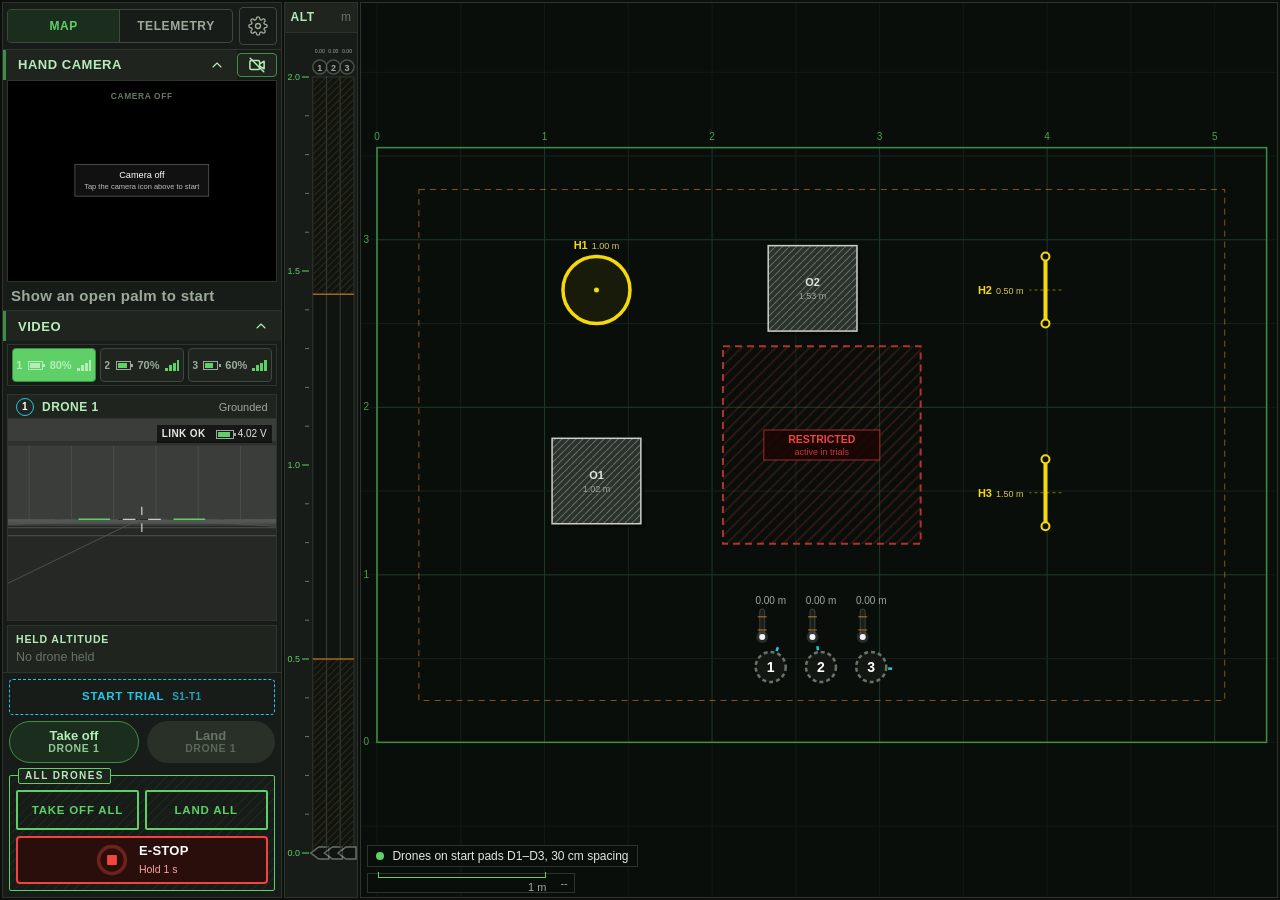
==== index.html @ 1b7cb474 "feat(mockup): paper-based trial start and automatic end; controls under video - Start trial checks p" ====
<!DOCTYPE html>
<html lang="en">
<head>
<meta charset="utf-8">
<meta name="viewport" content="width=device-width, initial-scale=1, maximum-scale=1, user-scalable=no, viewport-fit=cover">
<meta name="mobile-web-app-capable" content="yes">
<meta name="apple-mobile-web-app-capable" content="yes">
<meta name="apple-mobile-web-app-status-bar-style" content="black-translucent">
<meta name="apple-mobile-web-app-title" content="Thesis UI">
<meta name="theme-color" content="#181C18">
<link rel="manifest" href="manifest.webmanifest">
<link rel="icon" type="image/png" sizes="64x64" href="icons/favicon-64.png">
<link rel="icon" type="image/png" sizes="192x192" href="icons/icon-192.png">
<link rel="apple-touch-icon" href="icons/apple-touch-icon.png">
<title>Thesis UI Mockup</title>
<style>
/* =====================================================================
   TYPE: Helvetica / Arial system stack throughout (no web fonts).
   TOKENS — modeled on the reference C2 screenshot:
   neutral charcoal (no blue tint), neo-grotesk UI text, monospace for
   time/telemetry, green affiliation chip, amber-yellow primary action.
   ===================================================================== */
:root{
  --bg:#0C0F0C; --panel:#181C18; --panel-2:#1F241F; --panel-3:#283028;
  --line:#2C342C; --line-2:#3E483D;
  --tx:#E1E8DF; --tx-2:#9DAA9B; --tx-3:#687566;
  --grn:#5FD068; --grn-2:#3E8F46; --grn-dim:#1B2E1D; --grn-tx:#B4EDB8; /* tactical green */
  --friend:#5FD068; --friend-bg:#16301A;    /* affiliation / online */
  --own:#25C6E8;                            /* own units, commands */
  --sel:#F5D90A;                            /* detection box / selection */
  --task:#4CB957;                           /* primary action (green) */
  --caut:#FF9A1F; --crit:#F2453D;
  --f:"Helvetica Neue",Helvetica,Arial,sans-serif;
  --fm:"Helvetica Neue",Helvetica,Arial,sans-serif;
  --r:4px; --touch:48px;
  --ovl:rgba(10,14,11,.88); --mapbg:#0A0E0B;
}
*{box-sizing:border-box;margin:0;padding:0}
html,body{height:100%;overscroll-behavior:none;background:var(--bg);color:var(--tx);font-family:var(--f);font-size:14px;line-height:1.35;overflow:hidden;-webkit-font-smoothing:antialiased}
button{font:inherit;color:inherit;background:none;border:0;cursor:pointer;touch-action:manipulation}
:focus-visible{outline:2px solid var(--grn);outline-offset:1px}
.m{font-family:var(--fm);font-variant-numeric:tabular-nums;font-feature-settings:"tnum" 1}
.mut{color:var(--tx-2)} .dim{color:var(--tx-3)}
.ico{width:20px;height:20px;stroke:currentColor;fill:none;stroke-width:1.6;stroke-linecap:round;stroke-linejoin:round}
svg text{font-family:"Helvetica Neue",Helvetica,Arial,sans-serif;font-variant-numeric:tabular-nums}

/* =====================================================================
   LAYOUT
   ===================================================================== */
/* ===== Target display: 11" tablet, 2560 x 1600 px (WQXGA, 16:10).
   Designed on a fixed 1280 x 800 CSS-px stage = exactly 2560 x 1600 physical px at devicePixelRatio 2.
   On any other window the stage is scaled uniformly to fit (letterboxed), never re-flowed. */
html,body{background:#000}
/* ---------- light mode: same layout, neon-on-glass: electric blue accent, magenta selection, cyan own units ---------- */
:root.light{--bg:#E6ECF5;--panel:rgba(255,255,255,.82);--panel-2:#F1F5FC;--panel-3:#E2EAF7;--line:#CCD8EA;--line-2:#A9BCD9;--tx:#07132A;--tx-2:#3C4E6B;--tx-3:#7486A3;
  --grn:#0066FF;--grn-2:#4D8DFF;--grn-dim:#E1ECFF;--grn-tx:#0047C2;--friend:#0066FF;--friend-bg:#E1ECFF;--own:#00A6C8;--sel:#E0147C;--task:#0066FF;--caut:#EA7300;--crit:#E5173F;
  --ovl:rgba(255,255,255,.86);--mapbg:#F3F7FD;--neon:0 0 0 1px rgba(0,102,255,.55),0 0 16px rgba(0,102,255,.35);--glass:0 10px 30px -12px rgba(18,52,120,.28),inset 0 1px 0 rgba(255,255,255,.9)}
:root.light,:root.light body,:root.light .stage{background:radial-gradient(1200px 600px at 85% -10%,rgba(0,102,255,.14),transparent 60%),radial-gradient(900px 500px at -10% 110%,rgba(224,20,124,.10),transparent 60%),linear-gradient(180deg,#EEF3FA,#DFE7F3)}
:root.light .card,:root.light .mapcard,:root.light .alt{background:var(--panel);-webkit-backdrop-filter:blur(14px) saturate(1.4);backdrop-filter:blur(14px) saturate(1.4);border:1px solid rgba(0,102,255,.20);box-shadow:var(--glass);border-radius:10px}
:root.light .card,:root.light .alt{border-top:2px solid var(--grn)}
:root.light .mapcard{overflow:hidden;border-top:2px solid var(--grn)}
:root.light .gbar{background:linear-gradient(180deg,rgba(255,255,255,.7),rgba(225,236,255,.7));box-shadow:0 0 0 1px rgba(0,102,255,.15),0 0 16px rgba(0,102,255,.15)}
:root.light .gbar .glabel{color:#fff;background:var(--grn);border-color:var(--grn);box-shadow:0 0 10px rgba(0,102,255,.4)}
:root.light .gbtn{border:1.5px solid var(--grn);border-radius:6px;background:linear-gradient(180deg,#FFFFFF,#E6EFFF);color:var(--grn-tx);box-shadow:var(--neon)}
:root.light .gbtn:active{background:var(--grn);color:#fff}
:root.light .gbtn[disabled]{box-shadow:none;background:#F2F5FA;border-color:var(--line-2);color:var(--tx-3)}
:root.light .pair{border-radius:999px}
:root.light .pair.ld{background:linear-gradient(135deg,#0066FF,#6A3DFF);color:#fff;border:0;box-shadow:0 6px 18px -6px rgba(0,102,255,.7)}
:root.light .pair.to{background:linear-gradient(135deg,rgba(0,102,255,.10),rgba(106,61,255,.10));border:1px solid rgba(0,102,255,.45);color:var(--grn-tx)}
:root.light .cbs[aria-checked="true"],:root.light .cb[aria-checked="true"],:root.light .apply{color:#FFFFFF}
:root.light .vtabs button[aria-selected="true"]{background:linear-gradient(135deg,#0066FF,#3D7BFF);color:#fff;box-shadow:0 0 14px rgba(0,102,255,.45)}
:root.light .cbs[aria-checked="true"]{box-shadow:0 0 0 1px var(--grn),0 0 12px rgba(0,102,255,.4)}
:root.light .estop{background:linear-gradient(180deg,#FFF1F3,#FFD9E0);color:#7A0A22;border-color:var(--crit);box-shadow:0 0 0 1px rgba(229,23,63,.35),0 0 18px rgba(229,23,63,.30)} :root.light .estop small{color:#C3102F}
:root.light .estop.fired{background:var(--crit);color:#fff} :root.light .estop.fired small{color:#fff}
:root.light .alertbar{background:#FFECEF;color:#7A0A22;box-shadow:0 0 0 1px rgba(229,23,63,.4),0 0 18px rgba(229,23,63,.25)}
:root.light .sec>button,:root.light .camhead>button:first-child{border-left-color:var(--grn);color:var(--grn-tx);letter-spacing:.08em}
:root.light .camico{background:#fff;border-color:rgba(0,102,255,.45);box-shadow:var(--neon)}
:root.light .camico.on{background:linear-gradient(135deg,#0066FF,#6A3DFF);color:#fff;border-color:transparent}
:root.light .dfeed .fh .num{color:var(--tx)}
:root.light .telpane{background:transparent}
:root.light .tcard{background:var(--panel);border:1px solid rgba(0,102,255,.18);border-radius:10px;overflow:hidden;box-shadow:var(--glass)}
:root.light .tcard h3{background:linear-gradient(90deg,rgba(0,102,255,.12),rgba(224,20,124,.05) 70%,transparent);border-bottom-color:rgba(0,102,255,.2);color:var(--grn-tx)}
:root.light .tlog li.lh{background:#F6F9FE}
:root.light .ds{border-radius:6px}
:root.light .mapbody{background:radial-gradient(900px 520px at 70% 0%,rgba(0,102,255,.07),transparent 65%),radial-gradient(700px 420px at 0% 100%,rgba(224,20,124,.05),transparent 60%),var(--mapbg)}
:root.light .settings{background:rgba(250,252,255,.94);-webkit-backdrop-filter:blur(16px);backdrop-filter:blur(16px)}
.stage{position:fixed;inset:0;overflow:hidden;background:var(--bg)}
.rotate{position:fixed;inset:0;z-index:100;display:grid;place-items:center;padding:24px;background:var(--bg);color:var(--tx);font-size:18px;font-weight:700;text-align:center}
.rotate[hidden]{display:none}
.app{display:grid;height:100%;grid-template-rows:minmax(0,1fr);grid-template-columns:clamp(200px,22vw,310px) clamp(56px,6vw,90px) minmax(0,1fr);grid-template-areas:"side alt main";position:relative}
.top{grid-area:top;display:flex;align-items:center;gap:8px;padding:0 6px;border-bottom:2px solid var(--grn-2);background:var(--panel)}
.top .ttl{font-weight:700;font-size:16px;letter-spacing:.06em;color:var(--grn)}
.top .right{margin-left:auto;display:flex;align-items:center;gap:6px}
.online{font-family:var(--fm);font-size:13px}
.online b{color:var(--friend);font-weight:500;margin-right:8px}
.lk{font-family:var(--fm);font-size:12px;color:var(--tx-2);display:flex;align-items:center;gap:6px}
.lk i{width:7px;height:7px;border-radius:0;background:var(--grn)}
.lk[data-s="warn"]{color:var(--caut)} .lk[data-s="warn"] i{background:var(--caut)}
.tbtn{height:30px;padding:0 10px;border:1px solid var(--line-2);border-radius:var(--r);font-size:12px;color:var(--tx-2)}
.tbtn[aria-expanded="true"]{color:var(--grn);border-color:var(--grn)}

.rail{grid-area:rail;display:flex;flex-direction:column;align-items:center;gap:6px;padding-top:8px;border-right:1px solid var(--line)}
.rail button{width:40px;height:40px;display:grid;place-items:center;color:var(--tx-2);border-radius:var(--r)}
.rail button[aria-expanded="true"]{color:var(--grn);background:var(--grn-dim);box-shadow:inset 3px 0 0 var(--grn)}

/* =====================================================================
   SIDE PANEL (entity + camera)
   ===================================================================== */
.side{grid-area:side;padding:4px 0 4px 4px;display:flex;min-height:0}
.card{flex:1;background:var(--panel);border:1px solid var(--line);display:flex;flex-direction:column;min-height:0}
.hdr{display:flex;align-items:center;height:40px;border-bottom:1px solid var(--line);background:var(--panel-2)}
.hdr>*{height:100%;display:flex;align-items:center}
.hdr .ib{width:40px;justify-content:center;color:var(--tx-2);border-right:1px solid var(--line)}
.hdr .ib:last-child{border-right:0;border-left:1px solid var(--line);margin-left:auto}
.hdr .nm{gap:8px;padding:0 12px;font-size:15px}
.unitTabs{display:flex;border-bottom:1px solid var(--line)}
.unitTabs button{flex:1;height:36px;font-family:var(--fm);font-size:13px;color:var(--tx-2);border-right:1px solid var(--line);display:flex;align-items:center;justify-content:center;gap:6px}
.unitTabs button:last-child{border-right:0}
.unitTabs button[aria-pressed="true"]{color:var(--grn);background:var(--grn-dim);box-shadow:inset 0 -3px 0 var(--grn)}
.unitTabs i{width:8px;height:8px;border-radius:50%;border:1.5px solid var(--own)}
.unitTabs .h i{background:var(--own)}
.scroll{flex:1;overflow:auto;min-height:0;scrollbar-width:thin;scrollbar-color:#3A3A3E transparent}
.ent{padding:10px 12px;border-bottom:1px solid var(--line)}
.ent-row{display:flex;justify-content:space-between;gap:10px;align-items:flex-start}
.crumb{font-size:15px;font-weight:500;line-height:1.3}
.chip{min-width:104px;padding:5px 10px;border:1px solid var(--friend);background:var(--friend-bg);color:var(--friend);font-size:13px;text-align:center;line-height:1.2}
.chip.held{border-color:var(--own);background:#0C2A30;color:var(--own)}
.ent h1{font-size:20px;font-weight:600;margin:8px 0 6px;letter-spacing:-.005em}
.meta{font-size:13px;color:var(--tx-2);line-height:1.5}
.meta b{color:var(--tx);font-weight:600}
.sec{border-bottom:1px solid var(--line)}
.sec>button,.camhead>button:first-child{width:100%;height:34px;display:flex;align-items:center;justify-content:space-between;padding:0 12px;background:var(--panel-2);color:var(--grn-tx);border-left:3px solid var(--grn-2);font-size:13px;font-weight:600;letter-spacing:.04em;text-transform:uppercase}
.sec>button svg,.camhead>button:first-child svg{transition:transform .15s}
.sec.closed>button svg,.sec.closed .camhead>button:first-child svg{transform:rotate(180deg)}
.sec.closed .sbody{display:none}
.sbody{padding:0 12px 12px}
.srcRow{display:flex;align-items:center;gap:8px;height:34px;font-size:13px;font-weight:600;letter-spacing:.02em}
.srcRow .m{font-weight:400;color:var(--tx-2);font-size:12px}
.feed{aspect-ratio:1/1;background:#000;border:1px solid var(--line);position:relative;overflow:hidden}
.feed svg{display:block;width:100%;height:100%}
.feedbar{display:flex;align-items:center;justify-content:space-between;height:32px;font-family:var(--fm);font-size:12px;color:var(--tx-2)}
.feedbar b{color:var(--friend);font-weight:500}
.kv{display:grid;grid-template-columns:1fr 1fr;gap:10px 16px}
.kv>div{display:flex;flex-direction:column;gap:2px;min-width:0}
.kv .k{font-size:13px;color:var(--tx-2)}
.kv .v{font-size:15px;font-weight:500;color:var(--grn-tx)}
.kv .v small{font-size:12px;color:var(--tx-3);font-weight:400;margin-left:3px}
.gsum{display:grid;grid-template-columns:1fr 1fr;gap:10px 16px}
.gsum>div{display:flex;flex-direction:column;gap:2px;min-width:0}
.act{display:flex;gap:8px;padding:10px 12px;border-top:1px solid var(--line)}
.more{width:40px;height:var(--touch);background:var(--panel-3);border-radius:var(--r);display:grid;place-items:center;color:var(--tx-2)}
.primary{flex:1;height:var(--touch);background:var(--task);color:#07120A;border-radius:var(--r);font-weight:600;font-size:16px;display:flex;align-items:center;justify-content:center;gap:8px}
.primary:hover{background:#5CCB67} .primary:active{background:#3E9A48}
.primary[disabled]{background:var(--panel-3);color:var(--tx-3);cursor:not-allowed}

/* =====================================================================
   MAP
   ===================================================================== */
.main{grid-area:main;padding:2px;display:flex;min-width:0;min-height:0}
.mapcard{flex:1;display:flex;flex-direction:column;border:1px solid var(--line);background:var(--panel);min-width:0;min-height:0}
.mtool{display:flex;align-items:center;height:34px;border-bottom:1px solid var(--line);background:var(--panel-2)}
.mtool>*{height:100%;display:flex;align-items:center;padding:0 10px;border-right:1px solid var(--line);white-space:nowrap}
.mtool .tab{font-weight:600;font-size:12.5px;letter-spacing:.05em;text-transform:uppercase;color:var(--tx-2)}
.mtool .tab[aria-selected="true"]{color:var(--grn);box-shadow:inset 0 -3px 0 var(--grn)}
.mtool .coord{min-width:170px;gap:8px;color:var(--tx-2);font-family:var(--fm);font-size:13px}
.mtool .sp{flex:1;border-right:0}
.mtool .dd{border-left:1px solid var(--line);border-right:0;font-size:13px;color:var(--tx-2);gap:8px}
.mapbody{position:relative;flex:1;min-height:0;background:var(--mapbg)}
#mapSvg{position:absolute;inset:0;width:100%;height:100%;touch-action:none;user-select:none}
.ov{position:absolute;background:rgba(24,28,24,.95);border:1px solid var(--line)}
.altcol{grid-area:alt;padding:4px 0 4px 4px;display:flex;min-height:0}
.alt{flex:1;display:flex;flex-direction:column;background:var(--panel);border:1px solid var(--line);min-height:0}
/* Drone camera column */
.feeds{grid-area:feeds;padding:4px 0 4px 4px;display:flex;flex-direction:column;gap:4px;min-height:0}
.dfeed{flex:1 1 0;min-height:0;display:flex;flex-direction:column;background:var(--panel);border:1px solid var(--line);text-align:left;padding:0}
.dfeed.on{border-color:var(--grn);box-shadow:inset 0 0 0 1px var(--grn)}
.dfeed .fh{height:26px;flex:none;display:flex;align-items:center;gap:8px;padding:0 8px;background:var(--panel-2);border-bottom:1px solid var(--line);font-size:12px;font-weight:700;letter-spacing:.04em;color:var(--grn-tx)}
.dfeed .fh .num{width:18px;height:18px;border-radius:50%;border:1.5px solid var(--own);display:grid;place-items:center;font-size:10px;color:#fff}
.dfeed .fh .simtag{font-size:9px;font-weight:600;color:var(--tx-3);border:1px solid var(--line-2);padding:0 3px;letter-spacing:.06em}
.dfeed.held svg{box-shadow:inset 0 0 0 2px var(--own)}
.dfeed{position:relative}
.dfeed.held::after{content:"";position:absolute;left:0;right:0;top:26px;bottom:0;border:2px solid var(--own);pointer-events:none}
.dfeed .fh .st{margin-left:auto;font-weight:500;font-size:11px;color:var(--tx-2);letter-spacing:0}
.dfeed svg{flex:1;min-height:0;width:100%;display:block;background:#262826;overflow:hidden}
.alt .h{color:var(--grn-tx);background:var(--panel-2);height:30px;display:flex;align-items:center;justify-content:space-between;padding:0 10px;font-size:12px;font-weight:600;letter-spacing:.04em;border-bottom:1px solid var(--line)}
#tapeSvg{flex:1;width:100%;min-height:0}
.dimchip{position:absolute;left:10px;top:10px;height:30px;padding:0 10px;display:flex;align-items:center;font-family:var(--fm);font-size:13px}
.hud{position:absolute;right:10px;bottom:10px;display:flex;gap:8px;align-items:stretch}
.hud>div{background:rgba(18,18,19,.94);border:1px solid var(--line);padding:6px 10px;font-family:var(--fm);font-size:12px;display:flex;align-items:center;gap:6px}
.scale{flex-direction:column;align-items:flex-end!important;gap:2px!important;background:none!important;border:0!important;padding:0 4px!important}
.scale i{display:block;width:60px;height:6px;border:1px solid var(--tx-2);border-top:0}
.hint{position:absolute;left:10px;bottom:10px;font-size:12px;color:var(--tx-3)}
.blink{animation:blink 1s steps(2,end) infinite}
@keyframes blink{50%{opacity:.2}}

/* ---------------- Responsive modes (set by layout()) ---------------- */
.top .gear2{display:none}
.app[data-mode="portrait"] .feeds{padding:0 4px 4px 4px}
.app[data-mode="compact"] .dfeed svg{flex:none;height:auto;aspect-ratio:4/3}
.app[data-mode="portrait"] .side{padding:0 0 4px 4px}
.app[data-mode="portrait"] .altcol{padding:4px 4px 4px 0}
.app[data-mode="portrait"] .main{padding:4px}
.app[data-mode="compact"]{height:auto;min-height:100dvh}
html:has(.app[data-mode="compact"]),html:has(.app[data-mode="compact"]) body{overflow:auto;height:auto}
.app[data-mode="compact"] .rail{display:none}
.app[data-mode="compact"] .top .gear2{display:grid;width:40px;height:40px;place-items:center;color:var(--tx-2);margin-left:4px}
.app[data-mode="compact"] .side,.app[data-mode="compact"] .feeds,.app[data-mode="compact"] .altcol,.app[data-mode="compact"] .main{padding:4px}
.app[data-mode="compact"] .scroll{overflow:visible;flex:none}
.app[data-mode="compact"] .feeds{flex-direction:row;height:auto;align-items:flex-start}
.app[data-mode="compact"] .dfeed{flex:1 1 0;min-width:0;overflow:hidden}
.app[data-mode="compact"] .dfeed .fh .simtag,.app[data-mode="compact"] .dfeed .fstat .m{display:none}
.dfeed .fh{overflow:hidden;white-space:nowrap}
.app[data-mode="compact"] .plan{position:sticky;bottom:0;grid-template-columns:1fr;grid-template-rows:auto auto;height:auto;padding:4px 0;gap:4px}
.app[data-mode="compact"] .plan-l,.app[data-mode="compact"] .plan-r{border:0}
.app[data-mode="compact"] .plan .tl{display:none}
.app[data-mode="compact"] .settings{position:fixed;left:0;right:0;width:auto;top:40px;bottom:0}
@media (max-width:1100px){.lk span{font-size:11px}}
@media (max-width:900px){.lk{display:none}}
#secCam .sbody{padding:0 4px 4px}
#secCam .feedbar{padding:0 6px}
/* drone feed status overlay: signal + battery */
.fstat{position:absolute;right:4px;top:30px;display:flex;align-items:center;gap:4px;padding:2px 5px;background:rgba(0,0,0,.62);font-size:10px;color:var(--tx);pointer-events:none}
.fstat .sig{display:flex;align-items:flex-end;gap:1px;height:10px}
.fstat .sig i{width:2.5px;background:#4a524a}.fstat .sig i:nth-child(1){height:3px}.fstat .sig i:nth-child(2){height:5px}.fstat .sig i:nth-child(3){height:7.5px}.fstat .sig i:nth-child(4){height:10px}
.fstat .sig i.on{background:var(--grn)} .fstat .sig.warn i.on{background:var(--caut)} .fstat .sig.crit i.on{background:var(--crit)}
.fstat .bat{position:relative;width:18px;height:9px;border:1.2px solid var(--tx-2);margin-left:4px}
.fstat .bat::after{content:"";position:absolute;right:-3.5px;top:2px;width:2px;height:3px;background:var(--tx-2)}
.fstat .bat i{position:absolute;left:1px;top:1px;bottom:1px;background:var(--grn)}
.fstat .bat.warn i{background:var(--caut)} .fstat .bat.crit i{background:var(--crit)}
.fstat .m.warn{color:var(--caut)} .fstat .m.crit{color:var(--crit)}
/* map corner chip (scale + cursor) */
.mapchip{position:absolute;left:6px;bottom:4px;z-index:2;display:flex;align-items:center;gap:10px;height:20px;padding:0 6px;background:var(--ovl);border:1px solid var(--line);font-size:11px;color:var(--tx-2);pointer-events:none}
.mapchip .scale{display:flex;align-items:center;gap:5px}
.mapchip .scale i{display:block;height:6px;border:1px solid var(--grn);border-top:0}
/* side panel: info beside the CV camera when there is room */
.side.wide .scroll{display:grid;grid-template-columns:minmax(0,1.7fr) minmax(0,1fr);grid-template-areas:"ent ent" "cam alt" "cam trk";align-content:start}
.side.wide .ent{grid-area:ent} .side.wide #secCam{grid-area:cam;border-right:1px solid var(--line)} .side.wide #secAlt{grid-area:alt} .side.wide #secTrk{grid-area:trk}
.side.wide #secAlt .gsum{grid-template-columns:1fr}
.side.wide #secTrk .kv{grid-template-columns:1fr 1fr}
.side.wide #secCam{align-self:start}
/* drone connection indicators (top bar) */
.conn{display:flex;gap:6px;margin-left:6px}
.cn{display:flex;align-items:center;gap:6px;height:26px;padding:0 9px;border:1px solid var(--line-2);background:var(--bg);font-size:12px;font-weight:700;letter-spacing:.03em;white-space:nowrap}
.cn i{width:8px;height:8px;border-radius:50%;background:var(--grn);box-shadow:0 0 6px var(--grn)}
.cn small{font-weight:500;font-size:11px;color:var(--tx-2)}
.cn.weak{border-color:var(--caut)} .cn.weak i{background:var(--caut);box-shadow:0 0 6px var(--caut)} .cn.weak small{color:var(--caut)}
.cn.lost{border-color:var(--crit);background:#2A0B09} .cn.lost i{background:var(--crit);box-shadow:none;animation:blink 1s steps(2,end) infinite} .cn.lost small{color:var(--crit)}
@media (max-width:1100px){.cn small{display:none}}
/* essential gesture status under the CV camera */
.gstat{display:flex;flex-direction:column;gap:2px;padding:8px 6px 4px}
.gstat b{font-size:17px;font-weight:700;letter-spacing:.02em}
.gstat span{font-size:13px;color:var(--tx-2)}
.gstat[data-k="ok"] b{color:var(--own)} .gstat[data-k="warn"] b{color:var(--caut)} .gstat[data-k="lock"] b{color:var(--tx)} .gstat[data-k="idle"] b{color:var(--tx-2)}
/* camera feed picker */
.fpick{display:flex;flex-direction:column;gap:6px;padding:8px 10px;border:1px solid var(--line);background:var(--panel-2);border-radius:var(--r);font-size:13px}
.fp-row{display:grid;grid-template-columns:repeat(3,1fr);gap:6px}
.fp-row:last-child{grid-template-columns:1fr 1fr}
.cb{height:44px;display:flex;align-items:center;justify-content:center;gap:8px;border:1px solid var(--line-2);background:var(--panel);border-radius:var(--r);font-weight:700;font-size:13px;color:var(--tx-2)}
.cb::before{content:"";width:16px;height:16px;border:1.5px solid var(--tx-3);border-radius:2px;box-sizing:border-box}
.cb[aria-checked="true"]{color:var(--grn-tx);border-color:var(--grn-2)}
.cb[aria-checked="true"]::before{background:var(--grn) url("data:image/svg+xml,%3Csvg xmlns='http://www.w3.org/2000/svg' viewBox='0 0 16 16'%3E%3Cpath d='M3.5 8.5l3 3 6-7' fill='none' stroke='%230C0F0C' stroke-width='2.2'/%3E%3C/svg%3E") center/100% no-repeat;border-color:var(--grn)}
.fp-all{height:36px;border:1px solid var(--line-2);background:var(--panel);border-radius:var(--r);font-size:12px;color:var(--tx-2)}
.fp-all:active{border-color:var(--grn)}
.dfeed.off{display:none}
.feeds.few .dfeed{flex:none} .feeds.few .dfeed svg{flex:none;height:auto;aspect-ratio:4/3}
.dispinfo{font-size:12px;color:var(--tx-2);line-height:1.5;padding:6px 10px;border:1px solid var(--line);background:var(--panel-2);border-radius:var(--r)}
/* left-handed mirror */
.app.lefty .plan{direction:rtl} .app.lefty .plan>*{direction:ltr}
.app.lefty .plan-l .estop{margin-left:0;margin-right:6px}
.app.lefty .settings{left:auto;right:0;border-right:0;border-left:1px solid var(--grn-2)}
.app.lefty .rail{border-right:0;border-left:1px solid var(--line)}
.app.lefty .rail button[aria-expanded="true"]{box-shadow:inset -3px 0 0 var(--grn)}
.app.lefty .side{padding:4px 4px 4px 0}
.app.lefty .altcol{padding:4px 4px 4px 0}
.app.lefty .feeds{padding:4px 0 4px 4px}
/* E-stop in the top bar */
.gbar .estop strong{font-size:13px}
.gbar .estop small{font-size:10.5px}
.gbar .estop svg{width:34px;height:34px;flex:none}
/* feed selector is single-choice (radio): selected = filled, no checkbox */
.cbs::before,.cb::before{display:none}
.cbs{min-width:52px}
.cbs[aria-checked="true"],.cb[aria-checked="true"]{background:var(--grn);color:#07120A;border-color:var(--grn)}
.cbs[aria-checked="true"]::before,.cb[aria-checked="true"]::before{display:none}
/* drone on/off status dot on selector buttons */
.sd{width:9px;height:9px;border-radius:50%;background:var(--grn);box-shadow:0 0 0 2px rgba(0,0,0,.35);flex:none}
.sd.weak{background:var(--caut)}
.sd.lost{background:var(--crit);animation:blink 1s steps(2,end) infinite}
.cbs,.cb{gap:7px}
/* Settings drawer */
.settings{position:absolute;left:0;top:0;bottom:0;width:min(320px,92vw);z-index:20;background:var(--panel);border-right:1px solid var(--grn-2);display:flex;flex-direction:column;box-shadow:8px 0 24px rgba(0,0,0,.45)}
.settings[hidden]{display:none}
.set-h{height:40px;flex:none;display:flex;align-items:center;justify-content:space-between;padding:0 4px 0 14px;background:var(--panel-2);border-bottom:1px solid var(--line);font-weight:700;color:var(--grn)}
.set-h button{width:40px;height:40px;display:grid;place-items:center;color:var(--tx-2)}
.set-b{flex:1;overflow:auto;padding:4px 12px 12px;display:flex;flex-direction:column;gap:6px}
.set-b>*{flex:none}
.set-g{margin-top:10px;font-size:11px;font-weight:700;letter-spacing:.08em;text-transform:uppercase;color:var(--grn-tx)}
.stp{display:grid;grid-template-columns:1fr 44px 64px 44px;align-items:center;gap:4px;font-size:13px}
.stp button{height:44px;border:1px solid var(--line-2);background:var(--panel-2);font-size:18px;border-radius:var(--r)}
.stp button:active{border-color:var(--grn)}
.stp b{text-align:center;font-weight:500;color:var(--grn-tx);font-size:14px}
.sw-row{height:44px;display:flex;align-items:center;justify-content:space-between;padding:0 10px;border:1px solid var(--line);background:var(--panel-2);border-radius:var(--r);font-size:13px;text-align:left}
.sw-row::after{content:"";width:34px;height:18px;border-radius:9px;background:var(--panel-3);box-shadow:inset 0 0 0 1px var(--line-2),inset 18px 0 0 -2px var(--tx-3)}
.sw-row[aria-pressed="true"]::after{background:var(--grn-2);box-shadow:inset -16px 0 0 -2px var(--grn-tx)}
.sw-row.reset{justify-content:center;color:var(--tx-2)} .sw-row.reset::after{display:none}
.settings .seg{display:grid;grid-template-columns:1fr 1fr;gap:4px}
.settings .seg button{height:40px;border:1px solid var(--line);background:var(--panel-2);border-radius:var(--r);font-size:12px;color:var(--tx-2)}
.settings .seg button[aria-pressed="true"]{color:var(--grn);border-color:var(--grn)}
.app.nofeeds .feeds{display:none}
#fheadSlot .fhead{margin:4px 0 6px}
#sideFeed .dfeed{flex:none;border-color:var(--line)}
/* CV camera and drone camera are equal squares */
#camVideo{position:absolute;inset:0;width:100%;height:100%;object-fit:cover}
#camVideo.mirror{transform:scaleX(-1)}
.camsw{position:absolute;left:6px;bottom:6px;z-index:2;display:flex;align-items:center;gap:6px;height:32px;padding:0 10px;background:rgba(11,16,12,.85);border:1px solid var(--line-2);border-radius:var(--r);color:var(--tx-2);font-size:12px;font-weight:700;white-space:nowrap}
.camhead{display:flex;align-items:stretch}
.camhead>button:first-child{flex:1;min-width:0;white-space:nowrap;overflow:hidden;text-overflow:ellipsis}
.camico{flex:none;width:40px;display:grid;place-items:center;border:1px solid var(--grn-2);border-radius:var(--r);margin:3px 4px 3px 0;color:var(--grn-tx);background:var(--panel-2)}
.camico .slash{display:inline}
.camico.on{background:var(--grn);border-color:var(--grn);color:var(--bg)}
.camico.on .slash{display:none}
#camSvg{position:absolute;inset:0;width:100%;height:100%}
.cambtn{white-space:nowrap;position:absolute;right:6px;bottom:6px;z-index:2;display:flex;align-items:center;gap:6px;height:32px;padding:0 10px;background:rgba(11,16,12,.85);border:1px solid var(--grn-2);border-radius:var(--r);color:var(--grn-tx);font-size:12px;font-weight:700}
.cambtn.on{border-color:var(--line-2);color:var(--tx-2)}
.camnote{position:absolute;left:6px;right:6px;top:6px;z-index:2;padding:4px 6px;background:rgba(0,0,0,.72);font-size:10.5px;line-height:1.35;color:var(--caut)}
#sideFeed .dfeed{flex:none}
#sideFeed .dfeed svg{flex:none;height:auto;aspect-ratio:1/1}
.side .gstat{padding:4px 4px 2px;gap:0}
.side #secCam .camhead>button:first-child{height:30px}
.side #secCam .sbody{padding:0 4px 2px}
.side .gstat b{font-size:15px}
.side .gstat span{font-size:12px}
#fheadSlot .fhead{height:34px;margin:3px 0 4px}
#fheadSlot .cbs{height:34px;flex:1;min-width:0;padding:0 4px}
#fheadSlot .fhead{height:42px;padding:0 4px}
/* each video button carries that drone's battery and radio signal */
.cbs .ds{height:auto;border:0;background:none;padding:0;gap:4px;display:flex;align-items:center;justify-content:center;min-width:0;overflow:hidden}
.cbs .ds>*{flex:none} .cbs .ds .bt{margin-left:2px;margin-right:4px}
.cbs[aria-checked="true"] .ds .bt{border-color:currentColor} .cbs[aria-checked="true"] .ds .bt::after{background:currentColor}
.cbs[aria-checked="true"] .ds .v{color:inherit}
.cbs[aria-checked="true"] .ds .sg i:not(.on){background:rgba(0,0,0,.25)}
.cbs[aria-checked="true"] .ds .sg i.on,.cbs[aria-checked="true"] .ds .bt i{background:currentColor}
#sideFeed .dfeed .fh{height:24px}
/* feed checkbox bar */
.fhead{flex:none;display:flex;align-items:center;gap:4px;height:40px;padding:0 4px 0 8px;background:var(--panel);border:1px solid var(--line)}
.fhead .fl{font-size:11px;font-weight:700;letter-spacing:.08em;color:var(--grn-tx);margin-right:auto}
.cbs{height:32px;min-width:44px;padding:0 8px;display:flex;align-items:center;justify-content:center;gap:6px;border:1px solid var(--line-2);background:var(--panel-2);border-radius:var(--r);font-weight:700;font-size:13px;color:var(--tx-2)}
.cbs::before{content:"";width:14px;height:14px;border:1.5px solid var(--tx-3);border-radius:2px;box-sizing:border-box}
.cbs[aria-checked="true"]{color:var(--grn-tx);border-color:var(--grn-2)}
.cbs[aria-checked="true"]::before{background:var(--grn) url("data:image/svg+xml,%3Csvg xmlns='http://www.w3.org/2000/svg' viewBox='0 0 16 16'%3E%3Cpath d='M3.5 8.5l3 3 6-7' fill='none' stroke='%230C0F0C' stroke-width='2.2'/%3E%3C/svg%3E") center/100% no-repeat;border-color:var(--grn)}
/* all feeds off: column collapses to a slim strip that keeps the checkboxes */
/* video feed section under the hand camera, and the per-drone take off / land pair */
#secVid .sbody{padding:0 4px 4px;display:flex;flex-direction:column;gap:4px}
.side #secVid>button{height:30px}
.side .feed{aspect-ratio:4/3}
#sideFeed .dfeed svg{aspect-ratio:4/3!important}
.heldalt{border:1px solid var(--line);background:var(--panel-2);padding:5px 8px;display:flex;flex-wrap:wrap;gap:2px 12px;font-size:12px}
.heldalt .t{width:100%;font-size:10.5px;font-weight:700;letter-spacing:.08em;color:var(--grn-tx)}
.heldalt b{color:var(--own);font-weight:600;margin-left:4px} .heldalt .none{color:var(--tx-3)}
.side .act{padding:6px}
.pair{flex:1;height:52px;border-radius:var(--r);display:flex;flex-direction:column;align-items:center;justify-content:center;gap:0;font-weight:700;font-size:14px;line-height:1.15}
.pair small{font-size:11px;font-weight:600;letter-spacing:.04em;opacity:.8}
.pair.to{border:1px solid var(--grn-2);background:var(--grn-dim);color:var(--grn-tx)}
.pair.to:active{border-color:var(--grn)}
.pair.ld{background:var(--task);color:#07120A}
.pair.ld:active{background:#3E9A48}
.pair[disabled]{background:var(--panel-3);border-color:var(--line);color:var(--tx-3);cursor:not-allowed}
/* telemetry / logs tab */
.telpane{flex:1;min-height:0;overflow:auto;padding:8px;display:flex;flex-direction:column;gap:8px;background:#0A0E0B}
.telpane[hidden],.mapbody[hidden]{display:none}
.telpane>.tcard:not(.tlog),.telpane>.tel-row{flex:none}
.tlog{min-height:320px}
.tel-row{display:grid;grid-template-columns:1fr 1fr;gap:8px}
.tcard{background:var(--panel);border:1px solid var(--line);display:flex;flex-direction:column;min-height:0}
.tcard h3{height:28px;flex:none;display:flex;align-items:center;justify-content:space-between;padding:0 10px;background:var(--panel-2);border-bottom:1px solid var(--line);font-size:12px;font-weight:700;letter-spacing:.06em;text-transform:uppercase;color:var(--grn-tx)}
.tcard h3 .gbtn{border-width:1px}
.tcard h3 span{font-weight:500;letter-spacing:0;text-transform:none;color:var(--tx-3)}
.tscroll{overflow-x:auto}
.ttab{width:100%;border-collapse:collapse;font-size:12.5px;font-variant-numeric:tabular-nums}
.ttab th{text-align:right;font-weight:600;color:var(--tx-3);font-size:11px;padding:6px 8px;border-bottom:1px solid var(--line);white-space:nowrap}
.ttab td{text-align:right;padding:6px 8px;border-bottom:1px solid var(--line);white-space:nowrap}
.ttab tr:last-child td{border-bottom:0}
.ttab thead tr:first-child th:nth-child(-n+2),.ttab td:nth-child(-n+2){text-align:left}
.ttab .grp{text-align:center;color:var(--grn-tx);border-bottom:1px solid var(--line-2)}
.ttab .warn{color:var(--caut)} .ttab .crit{color:var(--crit)} .ttab .ok{color:var(--grn)} .ttab .own{color:var(--own)} .ttab .caut{color:var(--caut)} .ttab .dim{color:var(--tx-3)}
.kvs{display:grid;grid-template-columns:auto 1fr;gap:6px 14px;padding:8px 10px;margin:0;font-size:12.5px}
.kvs dt{color:var(--tx-2)} .kvs dd{margin:0;text-align:right;font-variant-numeric:tabular-nums}
.kvs dd.warn{color:var(--caut)} .kvs dd.crit{color:var(--crit)} .kvs dd.ok{color:var(--grn)}
.tlog{flex:1;min-height:180px}
.tlog ol{list-style:none;margin:0;padding:0 10px;overflow:auto;flex:1;min-height:0}
.tlog li{display:grid;grid-template-columns:84px 64px 10px 1fr;gap:10px;align-items:center;padding:5px 0;border-bottom:1px solid var(--line);font-size:12.5px}
.tlog li.lh{position:sticky;top:0;background:var(--panel);font-size:11px;font-weight:700;letter-spacing:.06em;text-transform:uppercase;color:var(--tx-3)}
.tlog .t{color:var(--tx-2);font-size:12px;font-variant-numeric:tabular-nums}
.tlog li.ldiv{display:flex;align-items:center;gap:10px;padding:8px 0 4px;border-bottom:0;font-size:11px;font-weight:800;letter-spacing:.08em;text-transform:uppercase;color:var(--grn-tx)}
.tlog li.ldiv::before,.tlog li.ldiv::after{content:"";flex:1;height:0;border-top:1px dashed var(--grn-2)}
.tlog li.ldiv::before{flex:0 0 12px}
.logtools{display:flex;align-items:center;gap:12px}
.logsel{display:flex;align-items:center;gap:6px;font-size:11px;font-weight:700;letter-spacing:.06em;text-transform:uppercase;color:var(--tx-3)}
.logsel select{height:24px;padding:0 6px;background:var(--panel);color:var(--tx);border:1px solid var(--line-2);border-radius:var(--r);font:inherit;font-size:12px;text-transform:none;letter-spacing:0}
.trsum{grid-template-columns:repeat(4,auto 1fr);border-bottom:1px solid var(--line);background:var(--panel-2)}
.trsum dd{white-space:nowrap}
.trsum[hidden]{display:none}
@media (max-width:900px){.trsum{grid-template-columns:auto 1fr auto 1fr}}
/* top bar: per-drone telemetry and the trial clock */
.dstat{display:flex;gap:4px}
.ds{display:flex;align-items:center;gap:6px;height:30px;padding:0 8px;border:1px solid var(--line-2);background:var(--bg);font-size:12px;white-space:nowrap}
.ds b{font-weight:700;letter-spacing:.03em}
.ds .v{color:var(--tx-2)} .ds .v.warn{color:var(--caut)}
.ds em{font-style:normal;color:var(--tx-2)} .ds em.caut{color:var(--caut)} .ds em.crit{color:var(--crit)} .ds em.own{color:var(--own)} .ds em.ok{color:var(--grn)}
.trial{display:flex;align-items:center;gap:8px;height:30px;padding:0 8px;border:1px solid var(--line-2);font-size:12px;white-space:nowrap;color:var(--tx-2)}
.trial b{color:var(--tx);font-weight:700;letter-spacing:.03em}
.trial.run{border-color:var(--grn-2)} .trial.run b{color:var(--grn)}
.trial.fail{border-color:var(--crit)} .trial.fail b{color:var(--crit)}
.fstat .lnk{font-weight:700;letter-spacing:.04em;margin-right:2px} .fstat .lnk.warn{color:var(--caut)} .fstat .lnk.crit{color:var(--crit)}
.alertbar{position:absolute;left:50%;top:10px;transform:translateX(-50%);z-index:3;display:flex;align-items:center;gap:12px;max-width:92%;padding:8px 8px 8px 12px;background:#2A0B09;border:1px solid var(--crit);color:#fff;font-size:13px;box-shadow:0 4px 16px rgba(0,0,0,.5)}
.alertbar[hidden]{display:none}
.alertbar button{flex:none;height:30px;padding:0 10px;border:1px solid var(--line-2);border-radius:var(--r);color:var(--tx)}
/* simplified shell: one top bar, side panel with cameras + altitude, map fills the rest */
.vtabs{display:flex;height:34px;border:1px solid var(--line-2);border-radius:var(--r);overflow:hidden;flex:none}
.vtabs button{padding:0 12px;font-size:12px;font-weight:700;letter-spacing:.05em;text-transform:uppercase;color:var(--tx-2)}
.vtabs button+button{border-left:1px solid var(--line-2)}
.vtabs button[aria-selected="true"]{background:var(--grn-dim);color:var(--grn)}
.tbtn2{height:38px;padding:0 12px;border:1px solid var(--grn-2);background:var(--grn-dim);color:var(--grn-tx);border-radius:var(--r);font-weight:700;font-size:13px;white-space:nowrap}
.tbtn2:active{border-color:var(--grn)}
.gear{width:38px;height:38px;display:grid;place-items:center;color:var(--tx-2);border:1px solid var(--line-2);border-radius:var(--r)}
.gear[aria-expanded="true"]{color:var(--grn);border-color:var(--grn)}
.side{padding:2px 0 2px 2px}
.side .card{overflow:hidden}
.side .scroll{flex:1;min-height:0;overflow-y:auto;overflow-x:hidden}
.side .act{padding:4px;border-top:1px solid var(--line)}
.side .pair{height:42px;font-size:13px}
.altcol{padding:2px 0 2px 2px}
.app.lefty .altcol{padding:2px 2px 2px 0}
.alt .h{height:30px;padding:0 6px}
.ticker{position:absolute;left:6px;bottom:30px;z-index:2;max-width:44%;height:22px;display:flex;align-items:center;gap:8px;padding:0 8px;background:var(--ovl);border:1px solid var(--line);font-size:12px;text-align:left;color:var(--tx)}
.ticker .ln{min-width:0;white-space:nowrap;overflow:hidden;text-overflow:ellipsis}
.sync{position:absolute;inset:0;z-index:30;background:rgba(0,0,0,.6);display:grid;place-items:center}
.sync[hidden]{display:none}
.sync .dlg{width:min(640px,94vw);max-height:92%;background:var(--panel);border:1px solid var(--grn-2);display:flex;flex-direction:column;box-shadow:0 12px 40px rgba(0,0,0,.6)}
.sync .dh{height:40px;flex:none;display:flex;align-items:center;padding:0 14px;background:var(--panel-2);border-bottom:1px solid var(--line);font-weight:700;color:var(--grn)}
.sync .db{padding:10px 14px;overflow:auto;display:flex;flex-direction:column;gap:10px;font-size:13px}
.sync .db p{color:var(--tx-2);line-height:1.45}
.sync .df{display:flex;justify-content:flex-end;gap:8px;padding:10px 14px;border-top:1px solid var(--line)}
.sync .apply{height:38px;padding:0 16px;background:var(--task);color:#07120A;border-radius:var(--r);font-weight:700}
.sync .apply[disabled]{background:var(--panel-3);color:var(--tx-3)}
.vid{grid-area:vid;padding:2px 2px 2px 0;display:flex;min-height:0}
.app.lefty .vid{padding:2px 0 2px 2px}
.vid .card{overflow:hidden}
.vid .vhead{height:30px;flex:none;display:flex;align-items:center;padding:0 10px;background:var(--panel-2);color:var(--grn-tx);border-left:3px solid var(--grn-2);border-bottom:1px solid var(--line);font-size:13px;font-weight:600;letter-spacing:.04em;text-transform:uppercase}
.vid .vbody{flex:1;min-height:0;overflow:auto;padding:4px;display:flex;flex-direction:column;gap:4px}
.vid #sideFeed .dfeed svg{aspect-ratio:4/3!important}
.vid .act{padding:4px;border-top:1px solid var(--line)}
.vid .pair{height:42px;font-size:13px}
.heldalt{border:1px solid var(--line);background:var(--panel-2);padding:6px 8px;display:flex;flex-direction:column;gap:3px;font-size:12.5px}
.heldalt .t{font-size:10.5px;font-weight:700;letter-spacing:.08em;color:var(--grn-tx)}
.heldalt div{display:flex;justify-content:space-between} .heldalt b{color:var(--own);font-weight:600} .heldalt .none{color:var(--tx-3)}
/* top bar: battery and signal per drone */
.ds .bt{position:relative;width:18px;height:9px;border:1.2px solid var(--tx-2);margin-right:3px}
.ds .bt::after{content:"";position:absolute;right:-3.5px;top:2px;width:2px;height:3px;background:var(--tx-2)}
.ds .bt i{position:absolute;left:1px;top:1px;bottom:1px;background:var(--grn)}
.ds .bt.warn i{background:var(--caut)} .ds .bt.crit i{background:var(--crit)}
.ds .sg{display:flex;align-items:flex-end;gap:1px;height:11px;margin-left:4px}
.ds .sg i{width:3px;background:#3a423a}.ds .sg i:nth-child(1){height:3px}.ds .sg i:nth-child(2){height:5.5px}.ds .sg i:nth-child(3){height:8px}.ds .sg i:nth-child(4){height:11px}
.ds .sg i.on{background:var(--grn)} .ds .sg.warn i.on{background:var(--caut)} .ds .sg.crit i.on{background:var(--crit)}
.ds .v{min-width:30px;text-align:right}
/* left sidebar: view tabs, settings, drone status, hand camera, video, one-drone commands */
.side{padding:2px 0 2px 2px}
.app.lefty .side{padding:2px 2px 2px 0}
.shead{display:flex;align-items:center;gap:6px;padding:4px;border-bottom:1px solid var(--line);flex:none}
.shead .vtabs{flex:1} .shead .vtabs button{flex:1}
.side .dstat{display:flex;gap:4px;padding:4px;border-bottom:1px solid var(--line);flex:none}
.side .ds{flex:1;min-width:0;justify-content:center;gap:3px;padding:0 3px;height:28px;font-size:11px}
.side .ds .v{min-width:24px} .side .ds .bt{width:15px;margin-right:2px} .side .ds .sg{margin-left:2px}
/* chips share the panel width; on a narrow panel the percentage hides and the battery bar remains */
.side .card{container-type:inline-size}
.side .ds{flex:1;min-width:0;gap:3px;padding:0 4px;justify-content:center;overflow:hidden}
@container (max-width:250px){.side .ds .v{display:none}}
@container (max-width:220px){.vtabs button{font-size:11px;letter-spacing:.02em;padding:0 4px}}
#secVid .sbody{padding:0 4px 4px;display:flex;flex-direction:column;gap:4px}
.side #secVid>button{height:30px}
#sideFeed .dfeed svg{aspect-ratio:4/3!important}
.side .act{margin-top:auto}
.pair{flex:1;height:46px;border-radius:999px;display:flex;flex-direction:column;align-items:center;justify-content:center;line-height:1.1}
.pair span{font-size:13px;font-weight:700} .pair small{font-size:10.5px;font-weight:700;letter-spacing:.06em}
/* all-drone controls: bottom right of the map, square and outlined, apart from the one-drone pills */
/* panel footer: trial, one-drone pills, then the framed all-drone group */
.foot{flex:none;display:flex;flex-direction:column;gap:6px;padding:6px;border-top:1px solid var(--line)}
.side .foot .act{padding:0;border-top:0;margin:0}
.trl{display:flex} .trl>*{flex:1}
.trbtn{min-height:36px;display:flex;align-items:center;justify-content:center;gap:8px;border:1.5px dashed var(--own);border-radius:var(--r);color:var(--own);background:transparent;font-weight:800;font-size:11.5px;letter-spacing:.06em;text-transform:uppercase}
.trbtn small{font-size:10px;font-weight:700;opacity:.8;letter-spacing:.04em}
.trbtn.wait{border-color:var(--line-2);color:var(--tx-3)}
.trbtn[hidden],.trrun[hidden]{display:none}
.trrun{min-height:36px;display:flex;align-items:center;justify-content:center;gap:8px;border:1.5px solid var(--own);border-radius:var(--r);background:color-mix(in srgb,var(--own) 10%,transparent)}
.trlab{font-size:11px;font-weight:800;letter-spacing:.08em;text-transform:uppercase;color:var(--own)}
.trdot{width:10px;height:10px;border-radius:50%;background:var(--own);box-shadow:0 0 8px var(--own);animation:trp 1.6s ease-in-out infinite}
@keyframes trp{50%{opacity:.35}}
@media (prefers-reduced-motion:reduce){.trdot{animation:none}}
.gbar{position:relative;display:grid;grid-template-columns:1fr 1fr;gap:6px;margin-top:6px;padding:14px 6px 6px;border:1.5px solid var(--grn);border-radius:2px;background:repeating-linear-gradient(135deg,transparent 0 6px,color-mix(in srgb,var(--grn) 6%,transparent) 6px 7px)}
.gbar .glabel{position:absolute;top:-8px;left:8px;padding:0 6px;background:var(--panel-2);font-size:10px;font-weight:800;letter-spacing:.14em;text-transform:uppercase;line-height:14px;color:var(--grn-tx);border:1px solid var(--grn);border-radius:2px}
.gbar .gbtn{height:40px;padding:0 4px;white-space:normal;line-height:1.1;font-size:11.5px;border-radius:2px}
.gbar .estop{grid-column:span 2;width:100%;height:48px;flex-direction:row;justify-content:center;gap:10px;padding:0 8px}
.gbar .estop small{white-space:nowrap}
@media (max-height:520px){.foot{gap:4px;padding:4px}.gbar{gap:4px;padding:12px 4px 4px}.gbar .gbtn{height:34px}.gbar .estop{height:40px}.trbtn,.trrun{min-height:30px}.side .pair{height:38px}}
.gbtn{height:46px;padding:0 16px;border:2px solid var(--grn);background:transparent;color:var(--grn);border-radius:3px;font-weight:800;font-size:13px;letter-spacing:.07em;text-transform:uppercase;white-space:nowrap}
.gbtn:active{background:var(--grn-dim)}
.gbtn[disabled]{border-color:var(--line-2);color:var(--tx-3)}
.settings .note{font-size:11.5px;color:var(--tx-3);line-height:1.4}
/* Sim controls (mockup only) */
.sim{position:absolute;top:6px;right:158px;z-index:9;width:230px;background:var(--panel);border:1px solid var(--line-2);display:none;padding:8px;gap:6px;flex-direction:column}
.sim.open{display:flex}
.sim .lbl{font-size:11px;color:var(--tx-3);letter-spacing:.06em;text-transform:uppercase}
.sim .seg{display:grid;grid-template-columns:1fr 1fr;gap:4px}
.sim button{min-height:30px;padding:4px 8px;background:var(--panel-2);border:1px solid var(--line);border-radius:var(--r);font-size:12px;color:var(--tx-2);text-align:left}
.sim button[aria-pressed="true"]{color:var(--grn);border-color:var(--grn)}

/* =====================================================================
   PLAN / TIMELINE STRIP
   ===================================================================== */
.plan{grid-area:plan;border-top:2px solid var(--grn-2);display:grid;grid-template-rows:1fr;grid-template-columns:auto minmax(0,1fr);background:var(--bg);position:relative;z-index:5}
.plan-h{grid-column:1/4;display:flex;align-items:center;justify-content:space-between;padding:0 10px;font-weight:600;font-size:14px;border-bottom:1px solid var(--line)}
.plan-l{display:flex;align-items:center;gap:8px;padding:0 10px;border-right:1px solid var(--line)}
.sbtn{flex:1;height:48px;border:1px solid var(--grn-2);background:var(--grn-dim);color:var(--grn-tx);border-radius:var(--r);display:flex;flex-direction:column;align-items:center;justify-content:center;gap:1px;font-weight:600;font-size:14px}
.sbtn small{font-family:var(--fm);font-size:11px;color:var(--tx-3);font-weight:400}
.sbtn:hover{background:#22402A} .sbtn:active{border-color:var(--grn);background:#2A4F32}
.tl{position:relative;min-width:0}
#tlSvg{position:absolute;inset:0;width:100%;height:100%}
.tl-evt{position:absolute;left:10px;right:10px;bottom:2px;height:24px;display:flex;align-items:center;gap:10px;font-size:13px;text-align:left;background:none}
.tl-evt .ln{flex:1;min-width:0;white-space:nowrap;overflow:hidden;text-overflow:ellipsis}
.tl-evt .t{font-family:var(--fm);font-size:12px;color:var(--grn);margin-right:8px}
.plan-r{display:flex;align-items:center;padding:0 10px;border-left:1px solid var(--line)}
.plan-l .sbtn{flex:none;width:150px}
.estop{width:100%;height:52px;border-radius:var(--r);background:#2A0E0C;border:2px solid var(--crit);display:flex;align-items:center;gap:10px;padding:0 10px;color:#fff;user-select:none;touch-action:none;text-align:left}
.estop:hover{background:#3A1310} .estop:active{background:var(--crit)}
.estop strong{display:block;font-size:15px;font-weight:700;letter-spacing:.02em}
.estop small{white-space:nowrap;font-family:var(--fm);font-size:11px;color:#FCA5A0}
.estop.fired{background:var(--crit)}
.estop.fired small{color:#fff}
.rbg{stroke:rgba(242,69,61,.35)} .rfg{stroke:var(--crit);transition:stroke-dashoffset 60ms linear}
.estop:active .rfg,.estop.fired .rfg{stroke:#fff}
.logpop{position:absolute;left:0;right:0;bottom:calc(100% + 2px);height:0;overflow:hidden;background:var(--panel);border-top:1px solid var(--line-2);z-index:8;transition:height .18s}
.log-open .logpop{height:220px}
.logpop ol{list-style:none;height:100%;overflow:auto;padding:4px 12px}
.logpop li{display:grid;grid-template-columns:110px 12px 1fr;gap:10px;align-items:center;padding:5px 0;border-bottom:1px solid var(--line);font-size:13px}
.logpop .t{font-family:var(--fm);font-size:12px;color:var(--tx-2)}
.dot{width:8px;height:8px;border-radius:50%;background:var(--tx-3)}
.dot[data-k="ok"]{background:var(--friend)} .dot[data-k="warn"]{background:var(--caut)} .dot[data-k="crit"]{background:var(--crit)}
@media (prefers-reduced-motion:reduce){*{animation:none!important;transition:none!important}}
</style>
</head>
<body>
<div class="rotate" id="rotate" hidden aria-hidden="true">Turn the tablet to landscape.<br><span style="font-weight:400;font-size:14px">The interface runs in a fixed landscape layout (§1.7.3.5).</span></div>
<div class="stage" id="stage">
<div class="app" id="app">



<!-- =============================== SIDE PANEL =============================== -->
<aside class="side" id="side">
  <section class="card" aria-label="Controls, hand camera and video">
    <div class="shead">
      <div class="vtabs" role="tablist" aria-label="Main view">
    <button role="tab" id="tabMap" aria-selected="true" aria-controls="mapbody">Map</button>
    <button role="tab" id="tabTel" aria-selected="false" aria-controls="telPane">Telemetry</button>
  </div>
      <button class="gear" id="setBtn" aria-expanded="false" aria-controls="settings" aria-label="Settings"><svg class="ico" viewBox="0 0 24 24"><circle cx="12" cy="12" r="3"/><path d="M19.4 15a1.7 1.7 0 0 0 .3 1.8l.1.1a2 2 0 1 1-2.8 2.8l-.1-.1a1.7 1.7 0 0 0-1.8-.3 1.7 1.7 0 0 0-1 1.5V21a2 2 0 1 1-4 0v-.1a1.7 1.7 0 0 0-1.1-1.5 1.7 1.7 0 0 0-1.8.3l-.1.1a2 2 0 1 1-2.8-2.8l.1-.1a1.7 1.7 0 0 0 .3-1.8 1.7 1.7 0 0 0-1.5-1H3a2 2 0 1 1 0-4h.1a1.7 1.7 0 0 0 1.5-1.1 1.7 1.7 0 0 0-.3-1.8l-.1-.1a2 2 0 1 1 2.8-2.8l.1.1a1.7 1.7 0 0 0 1.8.3H9a1.7 1.7 0 0 0 1-1.5V3a2 2 0 1 1 4 0v.1a1.7 1.7 0 0 0 1 1.5 1.7 1.7 0 0 0 1.8-.3l.1-.1a2 2 0 1 1 2.8 2.8l-.1.1a1.7 1.7 0 0 0-.3 1.8V9a1.7 1.7 0 0 0 1.5 1H21a2 2 0 1 1 0 4h-.1a1.7 1.7 0 0 0-1.5 1Z"/></svg></button>
    </div>
    <div class="scroll">
      <div class="sec" id="secCam">
        <div class="camhead"><button aria-expanded="true">Hand camera<svg class="ico" viewBox="0 0 24 24" style="width:16px;height:16px"><path d="m6 15 6-6 6 6"/></svg></button>
          <button class="camico" id="camBtn" aria-label="Turn the hand camera on" aria-pressed="false" title="Camera on/off"><svg viewBox="0 0 24 24" width="18" height="18" fill="none" stroke="currentColor" stroke-width="2" stroke-linecap="round" stroke-linejoin="round"><rect x="2.5" y="6" width="13" height="12" rx="2"/><path d="m15.5 10.5 6-3.5v10l-6-3.5"/><path class="slash" d="M3 3l18 18"/></svg></button></div>
        <div class="sbody">
          <div class="feed"><video id="camVideo" class="mirror" playsinline muted autoplay hidden></video>
            <svg id="camSvg" viewBox="0 0 320 240" preserveAspectRatio="xMidYMid slice"></svg>
            <span class="camnote" id="camNote" hidden></span></div>
          <div class="gstat" id="gstat"><b id="gMain">--</b><span id="gSub"></span></div>
        </div>
      </div>
      <div class="sec" id="secVid">
        <button aria-expanded="true">Video<svg class="ico" viewBox="0 0 24 24" style="width:16px;height:16px"><path d="m6 15 6-6 6 6"/></svg></button>
        <div class="sbody">
          <div id="fheadSlot"><div class="fhead" id="fhead" role="radiogroup" aria-label="Video feed source"><button class="cbs" data-fs="cf1" role="radio" aria-label="Show DRONE 1 video, battery and signal"><span class="ds" id="ds-cf1"><b>1</b><span class="bt"><i></i></span><span class="m v">--</span><span class="sg"><i></i><i></i><i></i><i></i></span></span></button><button class="cbs" data-fs="cf2" role="radio" aria-label="Show DRONE 2 video, battery and signal"><span class="ds" id="ds-cf2"><b>2</b><span class="bt"><i></i></span><span class="m v">--</span><span class="sg"><i></i><i></i><i></i><i></i></span></span></button><button class="cbs" data-fs="cf3" role="radio" aria-label="Show DRONE 3 video, battery and signal"><span class="ds" id="ds-cf3"><b>3</b><span class="bt"><i></i></span><span class="m v">--</span><span class="sg"><i></i><i></i><i></i><i></i></span></span></button></div></div>
          <div id="sideFeed"></div>
          <div class="heldalt" id="heldAlt"></div>
        </div>
      </div>
    </div>
    <div class="foot">
      <div class="trl" id="trl" aria-live="polite">
        <button class="trbtn" id="trGo"><span>Start trial</span><small id="trNext">S1-T1</small></button>
        <div class="trrun" id="trRun" hidden><span class="trdot"></span><span class="trlab">Trial running</span></div>
      </div>
      <!-- one drone: rounded pills naming the drone -->
      <div class="act">
        <button class="pair to" id="btnTakeoffSel"><span>Take off</span><small>DRONE 1</small></button>
        <button class="pair ld" id="btnLandSel"><span>Land</span><small>DRONE 1</small></button>
      </div>
      <!-- all drones: square buttons inside a labelled frame -->
      <div class="gbar" id="gbar" role="group" aria-labelledby="allLbl">
        <span class="glabel" id="allLbl">All drones</span>
        <button class="gbtn" id="btnTakeoff">Take off all</button>
        <button class="gbtn" id="btnLand">Land all</button>
        <button class="estop" id="estop" aria-label="Emergency stop. Press and hold for one second.">
        <svg width="38" height="38" viewBox="0 0 38 38" aria-hidden="true"><circle class="rbg" cx="19" cy="19" r="15" fill="none" stroke-width="4"/><circle class="rfg" id="estopRing" cx="19" cy="19" r="15" fill="none" stroke-width="4" stroke-dasharray="94.25" stroke-dashoffset="94.25" transform="rotate(-90 19 19)"/><rect x="13.5" y="13.5" width="11" height="11" rx="1" fill="#F2453D"/></svg>
        <span><strong id="estopTitle">E-STOP</strong><small id="estopSub">Hold 1 s</small></span>
          </button>
      </div>
    </div>
  </section>
</aside>

<!-- altitude readout, beside the cameras in the left panel (§1.7.3.5) -->
<aside class="altcol" aria-label="Altitude">
  <div class="alt"><div class="h">ALT<span class="m dim" style="font-weight:400">m</span></div><svg id="tapeSvg" viewBox="0 0 100 600" preserveAspectRatio="none"></svg></div>
</aside>



<!-- =============================== MAP =============================== -->
<main class="main">
  <section class="mapcard" aria-label="Arena map and telemetry">
    <div class="mapbody" id="mapbody" role="tabpanel" aria-labelledby="tabMap">
      <button class="ticker" id="logToggle" aria-label="Latest event. Open the event log."><span class="dot" id="lastDot"></span><span class="ln" id="logLatest"></span></button>
      <div class="alertbar" id="alertBar" role="alert" hidden><span id="alertTxt"></span><button id="alertOk">Dismiss</button></div>
      <div class="mapchip"><span class="scale"><i id="scaleBar"></i><span class="m">1 m</span></span><span class="m" id="cursor">--</span></div>
      <svg id="mapSvg" viewBox="0 0 600 600" preserveAspectRatio="none" role="application" aria-label="Tap a unit to select, hold and drag to set target"><g id="mapStatic"></g><g id="mapDyn"></g></svg>
    </div>
    <div class="telpane" id="telPane" role="tabpanel" aria-labelledby="tabTel" hidden>
      <section class="tcard"><h3>Drones</h3><div class="tscroll"><table class="ttab" id="telTable"></table></div></section>
      <div class="tel-row">
        <section class="tcard"><h3>Altitude channel</h3><dl class="kvs" id="telAlt"></dl></section>
        <section class="tcard"><h3>Trial</h3><dl class="kvs" id="telTrial"></dl></section>
      </div>
      <section class="tcard"><h3>Health<button class="gbtn" id="hcBtn" style="height:24px;padding:0 10px;font-size:11px">Run health check</button></h3><div class="tscroll"><table class="ttab" id="telHealth"></table></div></section>
      <section class="tcard tlog"><h3>Event log<span class="logtools"><span id="logCount"></span><label class="logsel">View <select id="logView" aria-label="Show the history of a session or trial"><option value="all">All sessions</option></select></label></span></h3>
        <dl class="kvs trsum" id="logSum" hidden></dl><ol id="telLog"></ol></section>
    </div>
  </section>
</main>

<!-- hidden store for the video tiles that are not shown -->
<aside class="feeds" aria-label="Drone camera feeds" id="feeds"></aside>

<!-- =============================== SYNC LAYOUT WITH MOTIVE =============================== -->
<div class="sync" id="syncDlg" role="dialog" aria-modal="true" aria-labelledby="syncTitle" hidden>
  <div class="dlg">
    <div class="dh" id="syncTitle">Sync layout with Motive</div>
    <div class="db">
      <p id="syncStatus">Reading rigid bodies from Motive…</p>
      <div class="tscroll"><table class="ttab" id="syncTable"></table></div>
      <p>Simulated in this mockup. In the real system the ground station reads the marked rigid bodies from Motive and sends the new course to the tablet.</p>
    </div>
    <div class="df"><button class="tbtn2" id="syncCancel">Cancel</button><button class="apply" id="syncApply" disabled>Apply to map</button></div>
  </div>
</div>

<!-- =============================== SETTINGS DRAWER =============================== -->
<section class="settings" id="settings" aria-label="Settings" hidden>
  <div class="set-h"><span>Settings</span><button id="setClose" aria-label="Close settings"><svg class="ico" viewBox="0 0 24 24"><path d="M6 6l12 12M18 6 6 18"/></svg></button></div>
  <div class="set-b">
    <div class="set-g">Trial log</div>
    <div class="note">Start trial is at the top of the left-hand column. A trial ends by itself: completed when every drone has flown H1, H2 and H3 in order and landed on its start position, or failed on a collision or at the time limit.</div>
    <button class="sw-row reset" id="trVoid" disabled>Void running trial (hardware fault)</button>
    <button class="sw-row reset" id="trSession">Start new session</button>
    <button class="sw-row reset" id="trExport">Export trial log (JSON)</button>
    <div class="set-g">Course layout</div>
    <button class="sw-row reset" id="syncBtn">Sync layout with Motive</button>
    <p class="note" id="syncNote">Using the proposal's Figure 5 positions. Not synced yet.</p>
    <div class="set-g">Ground station configuration</div>
    <p class="note">Set by the flight host in the real system. Values are placeholders until lab tests.</p>
    <div class="stp" data-k="zmin"><span>Minimum altitude</span><button data-d="-1" aria-label="Decrease">−</button><b class="m"></b><button data-d="1" aria-label="Increase">+</button></div>
    <div class="stp" data-k="zmax"><span>Maximum altitude</span><button data-d="-1" aria-label="Decrease">−</button><b class="m"></b><button data-d="1" aria-label="Increase">+</button></div>
    <div class="stp" data-k="takeoff"><span>Takeoff height</span><button data-d="-1" aria-label="Decrease">−</button><b class="m"></b><button data-d="1" aria-label="Increase">+</button></div>
    <div class="stp" data-k="rate"><span>Maximum climb rate</span><button data-d="-1" aria-label="Decrease">−</button><b class="m"></b><button data-d="1" aria-label="Increase">+</button></div>
    <div class="stp" data-k="dhtrig"><span>Defensive hover distance</span><button data-d="-1" aria-label="Decrease">−</button><b class="m"></b><button data-d="1" aria-label="Increase">+</button></div>
    <div class="stp" data-k="tlim"><span>Trial time limit</span><button data-d="-1" aria-label="Decrease">−</button><b class="m"></b><button data-d="1" aria-label="Increase">+</button></div>
    <div class="stp" data-k="prox"><span>Proximity warning</span><button data-d="-1" aria-label="Decrease">−</button><b class="m"></b><button data-d="1" aria-label="Increase">+</button></div>
    <div class="stp" data-k="nfzr"><span>Restricted zone size</span><button data-d="-1" aria-label="Decrease">−</button><b class="m"></b><button data-d="1" aria-label="Increase">+</button></div>
    <div class="stp" data-k="aw"><span>Room width (x)</span><button data-d="-1" aria-label="Decrease">−</button><b class="m"></b><button data-d="1" aria-label="Increase">+</button></div>
    <div class="stp" data-k="ad"><span>Room depth (y)</span><button data-d="-1" aria-label="Decrease">−</button><b class="m"></b><button data-d="1" aria-label="Increase">+</button></div>
    <div class="set-g">Display</div>
    <button class="sw-row" data-o="light">Light mode</button>
    <button class="sw-row" data-o="lefty">Left-handed layout</button>
    <button class="sw-row" data-o="latch">Tap to hold (mouse testing)</button>
    <button class="sw-row" data-o="course">Boxes and hoops</button>
    <button class="sw-row" data-o="trails">Flight trails</button>
    <div class="fpick" role="radiogroup" aria-label="Drone camera feed">
      <span>Video feed</span>
      <div class="fp-row">
        <button class="cb" data-fs="cf1" role="radio">DRONE 1</button>
        <button class="cb" data-fs="cf2" role="radio">DRONE 2</button>
        <button class="cb" data-fs="cf3" role="radio">DRONE 3</button>
      </div>

    </div>
    <div class="set-g">Simulation (mockup only)</div>
    <div class="seg" id="gestSeg"><button data-g="idle">Idle</button><button data-g="confirming">Confirming</button><button data-g="climb">Active climb</button><button data-g="descend">Active descend</button><button data-g="locked">Locked</button><button data-g="unrecognized">Unrecognized pose</button><button data-g="lost" style="grid-column:span 2">Tracking lost</button></div>
    <button class="sw-row" data-t="simHold">Hold DRONE 1 + DRONE 2</button>
    <button class="sw-row" data-t="degraded">Link degraded</button>
    <button class="sw-row" data-t="lowBatt">DRONE 3 low battery (3.15 V)</button>
    <button class="sw-row" data-t="motorFault">DRONE 2 motor M3 fault</button>
    <button class="sw-row" data-t="cf3Lost">DRONE 3 disconnected</button>
    <button class="sw-row" data-t="proximity">Send DRONE 3 toward DRONE 2</button>
    <button class="sw-row reset" id="simReset">Reset scenario</button>
    <div class="set-g">Display target</div>
    <div class="dispinfo m" id="dispInfo">--</div>
    <button class="sw-row reset" id="fsBtn">Enter fullscreen (hide browser bars)</button>
  </div>
</section>

</div>
</div>

<script>
/* =====================================================================
   MOCK DATA
   ===================================================================== */
const CONFIG={
  arena:{xMin:0,xMax:5.31,yMin:0,yMax:3.55,margin:0.25},   // Miguel 409: 531 x 355 cm, origin at room corner (Fig. 5); 0.25 m capture-volume margin is a placeholder
  z:{min:0.50,max:1.44,displayMax:2.00},   // 0.5 m flight floor (SO2); 1.44 m "all cams" ceiling (Figs. 5-7) until the capture volume is measured
  nfz:{x:2.655,y:1.775,h:0.59},   // 118 cm restricted zone at the room centre (§1.7.6 prose; Fig. 5 draws it ~11 cm lower)
  boxes:[{id:"O1",x:1.31,y:1.56,hx:0.265,hy:0.255,h:1.02},{id:"O2",x:2.60,y:2.71,hx:0.265,hy:0.255,h:1.53}],   // balikbayan stacks 53x51 cm
  hoops:[{id:"H1",x:1.31,y:2.70,type:"horizontal",z:1.00,r:0.20},{id:"H2",x:3.99,y:2.70,ang:90,z:0.50,r:0.20},{id:"H3",x:3.99,y:1.49,ang:90,z:1.50,r:0.20}],   // 40 cm hoops
  zoneMargin:0.06,
  droneBuf:0.20,droneVsep:0.10,   // drag buffer between drones at similar height (two 0.05 m bodies plus margin); placeholders   // targets stay this far outside the restricted zone (protocol v1 zone_margin placeholder)
  rateMax:0.20,hSpeed:1.0,proxWarn:0.25,proxCrit:0.15,takeoffZ:0.60,lowBatt:20,
  padTol:0.15,     // placeholder: a drone counts as back on its start position within 15 cm, half the 30 cm pad spacing (§1.7.6)
  timeLimit:300,   // placeholder: the proposal sets it from two expert pilots' mean times x 2 (§1.7.4)
  sessionStart:12*60+31,timelineSec:300,
  drones:[
    {id:"cf1",n:1,x:2.35,y:0.45,z:0,vbat:4.02,link:98,yaw:20},
    {id:"cf2",n:2,x:2.65,y:0.45,z:0,vbat:3.98,link:97,yaw:350},
    {id:"cf3",n:3,x:2.95,y:0.45,z:0,vbat:3.94,link:96,yaw:95}],
  initialLog:[[-151,"Session S1 started","info"],[-148,"MoCap lock, 3 of 3 rigid bodies","ok"],
    [-9,"Drones on start pads D1–D3, 30 cm spacing","ok"]]
};
// Map and gauge colours. Dark mode uses the tactical green accent; light mode uses an electric blue accent.
const PAL={
  dark:{bg:"#0A0E0B",panel:"#181C18",line:"#2C342C",line2:"#3E483D",tx:"#E1E8DF",tx2:"#9DAA9B",tx3:"#687566",grn:"#5FD068",grnDim:"#1B2E1D",friend:"#5FD068",own:"#25C6E8",sel:"#F5D90A",selDim:"#D9C95A",caut:"#FF9A1F",crit:"#F2453D",
    critBg:"#1A0605",tagBg:"#0B100C",iconFill:"#121712",iconTx:"#FFFFFF",heldTx:"#07120A",grid0:"#101A12",gridMaj:"#1F3A24",gridMin:"#14231A",arena:"#3E8F46",boxFill:"#2B312B",boxLine:"#C9D1C7",threatA:[95,208,104]},
  light:{bg:"#F3F7FD",panel:"#FFFFFF",line:"#CCD8EA",line2:"#A9BCD9",tx:"#07132A",tx2:"#3C4E6B",tx3:"#7486A3",grn:"#0066FF",grnDim:"#E1ECFF",friend:"#0066FF",own:"#00A6C8",sel:"#E0147C",selDim:"#B0106A",caut:"#EA7300",crit:"#E5173F",
    critBg:"#FFECEF",tagBg:"#FFFFFF",iconFill:"#FFFFFF",iconTx:"#07132A",heldTx:"#FFFFFF",grid0:"#EDF3FC",gridMaj:"#A8C2EC",gridMin:"#DCE6F6",arena:"#0066FF",boxFill:"#DDE6F5",boxLine:"#1D2E4D",threatA:[0,102,255]}};
const K=Object.assign({},PAL.dark);

/* =====================================================================
   STATE + HELPERS
   ===================================================================== */
const S={liveRate:0,t:CONFIG.sessionStart,gesture:"idle",beforeConfirm:"idle",simHold:false,degraded:false,lowBatt:false,motorFault:false,cf3Lost:false,proximity:false,stopped:false,log:[],prox:new Map(),wob:0,video:"cf1",holdOrder:[],altBlock:null,altBlockKey:null,appliedRate:0,trial:{n:1,running:false,t0:0,dh:0,restrict:0,last:null},session:1,curTrial:"",trials:[],logView:"all"};
let drones=[];const pointers=new Map();
const $=id=>document.getElementById(id);
const clamp=(v,a,b)=>Math.max(a,Math.min(b,v));
const sg=(v,d=2)=>(v>=0?"+":"−")+Math.abs(v).toFixed(d);
const fmtT=s=>{s=Math.max(0,Math.floor(s));return[s/3600,s%3600/60,s%60].map(n=>String(Math.floor(n)).padStart(2,"0")).join(":")};
const U=s=>/^cf\d$/i.test(s)?`DRONE ${s.slice(2)}`:s.toUpperCase();
let SC=128,OX=300,OY=300,VW=600,VH=600;const px=x=>OX+x*SC,py=y=>OY-y*SC;
const isHeld=d=>d.pHeld||d.latched||(S.simHold&&(d.id==="cf1"||d.id==="cf2"));
const airborne=d=>d.z>0.08&&!S.stopped&&!d.crashed;
const gAct=()=>S.gesture==="climb"||S.gesture==="descend";
/* ---------- live camera + hand tracking ---------- */
const CAM={on:false,stream:null,hands:null,tracking:false,lm:null,cat:null,lastFrame:-1,busy:false,last:0,fps:0,fc:0,ft:0,neutral:null,conf:null,label:"",score:0,deviceId:null,mirror:true,devices:[]};
const GEST={confirmMs:500,still:0.04,dead:0.03,full:0.18,landHold:1.0};   // landHold: seconds of lowering at the floor before a gesture landing   // confirmation hold, steadiness, dead zone and full-rate displacement (fractions of frame height); placeholders (OPEN-07)
// MediaPipe Gesture Recognizer (DEC-06): the MediaPipe Hands landmark model (SO2) plus a landmark-based classifier
// with the built-in Open_Palm and Closed_Fist labels. Served from local files (README: no cloud dependency):
// tasks-vision 1.0.1 and gesture_recognizer.task float16 v1, SHA-256 97952348...b0482 as pinned in the README.
const MP_BASE=new URL("vendor/mediapipe/tasks-vision-1.0.1",location.href).href,
      MP_MODEL=new URL("vendor/mediapipe/models/gesture_recognizer.task",location.href).href;
function camNote(t){const n=$("camNote");if(!n)return;n.hidden=!t;n.textContent=t||"";}
function camIcon(on){const b=$("camBtn");b.classList.toggle("on",on);b.setAttribute("aria-pressed",on);b.setAttribute("aria-label",on?"Turn the hand camera off":"Turn the hand camera on");}
async function toggleCamera(){if(CAM.on){stopCamera();return;}await startCamera(CAM.deviceId);}
// open a real camera: a specific deviceId, else the front (user-facing) camera
async function startCamera(deviceId,quiet){
  if(!window.isSecureContext||!navigator.mediaDevices||!navigator.mediaDevices.getUserMedia){camNote("Camera needs a secure page. Open it over https (e.g. GitHub Pages) or from localhost.");return false;}
  const video=deviceId?{deviceId:{exact:deviceId},width:{ideal:640},height:{ideal:480}}:{facingMode:"user",width:{ideal:640},height:{ideal:480}};
  let stream;
  try{stream=await navigator.mediaDevices.getUserMedia({video,audio:false});}
  catch(err){const n=err&&err.name;
    if(!quiet)camNote(n==="NotAllowedError"?"Camera permission was denied. Allow camera access for this site in the browser (address-bar camera icon or site settings), then tap the camera icon.":n==="NotFoundError"?"No camera found on this device.":n==="NotReadableError"?"The camera is in use by another app. Close it, then tap the camera icon.":`Camera unavailable (${n||"error"}).`);
    return false;}
  CAM.stream&&CAM.stream.getTracks().forEach(t=>t.stop());CAM.stream=stream;
  const tr=stream.getVideoTracks()[0],st=tr.getSettings?tr.getSettings():{};
  CAM.deviceId=st.deviceId||deviceId||null;CAM.mirror=st.facingMode?st.facingMode!=="environment":!/back|rear|environment/i.test(tr.label||"");
  tr.addEventListener("ended",()=>{if(CAM.stream===stream){stopCamera();camNote("Camera disconnected. Tap the camera icon to reconnect.");}});
  const v=$("camVideo");v.classList.toggle("mirror",CAM.mirror);v.srcObject=stream;v.hidden=false;await v.play().catch(()=>{});
  const was=CAM.on;CAM.on=true;
  camIcon(true);camNote("");
  try{CAM.devices=(await navigator.mediaDevices.enumerateDevices()).filter(d=>d.kind==="videoinput");}catch(e){CAM.devices=[];}

  if(!was){log(`Tablet camera on${tr.label?`, ${tr.label}`:""}`,"ok");loadHands();}else log(`Camera switched to ${tr.label||"next camera"}`);
  return true;}
async function switchCamera(){const L=CAM.devices||[];if(L.length<2)return;const i=L.findIndex(d=>d.deviceId===CAM.deviceId),next=L[(i+1)%L.length];CAM.lm=null;CAM.neutral=null;await startCamera(next.deviceId);}
function stopCamera(){CAM.stream&&CAM.stream.getTracks().forEach(t=>t.stop());CAM.stream=null;CAM.on=false;CAM.tracking=false;CAM.lm=null;
  const v=$("camVideo");v.srcObject=null;v.hidden=true;camIcon(false);camNote("");log("Tablet camera off");}
// start the camera on load; if the browser wants a tap first, the camera icon stays available
async function autoCamera(){
  let state="prompt";try{state=(await navigator.permissions.query({name:"camera"})).state;}catch(e){}
  if(state==="denied"){camNote("Camera access is blocked for this site. Allow it in the browser's site settings, then tap the camera icon.");return;}
  await startCamera(null,true);}
async function loadHands(){if(CAM.hands){CAM.tracking=true;handLoop();return;}
  camNote("Loading MediaPipe Gesture Recognizer…");
  const fail=()=>camNote("Live video only: the gesture recognizer could not load. Gestures stay on the simulation controls.");
  let V,files;try{V=await import(MP_BASE+"/vision_bundle.mjs");files=await V.FilesetResolver.forVisionTasks(MP_BASE+"/wasm");}catch(e){fail();return;}
  const make=delegate=>V.GestureRecognizer.createFromOptions(files,{baseOptions:{modelAssetPath:MP_MODEL,delegate},runningMode:"VIDEO",numHands:1,minHandDetectionConfidence:0.6,minHandPresenceConfidence:0.6,minTrackingConfidence:0.5});
  try{CAM.hands=await make("GPU");}catch(e){try{CAM.hands=await make("CPU");}catch(e2){fail();return;}}
  CAM.tracking=true;camNote("");log("Gesture Recognizer running","ok");handLoop();}
function handLoop(){if(!CAM.on||!CAM.tracking)return;const v=$("camVideo"),now=performance.now();
  if(v.readyState>=2&&v.currentTime!==CAM.lastFrame){CAM.lastFrame=v.currentTime;
    try{const r=CAM.hands.recognizeForVideo(v,now),g=r.gestures&&r.gestures[0]&&r.gestures[0][0];
      CAM.lm=r.landmarks&&r.landmarks[0]||null;CAM.cat=g?g.categoryName:null;CAM.score=g?g.score:0;CAM.fc++;}catch(e){}}
  if(now-CAM.ft>1000){CAM.fps=CAM.fc;CAM.fc=0;CAM.ft=now;}
  requestAnimationFrame(handLoop);}
// Gesture channel (§1.7.3.6). An open palm must be held steady for GEST.confirmMs before the wrist height
// is captured as the neutral point, so a resting hand in view does not activate altitude control.
// Open_Palm activates and drives the rate, Closed_Fist locks, every other label (None, Pointing_Up, ...) counts as unrecognised
const MIN_SCORE=0.5;
function classify(){return CAM.score>=MIN_SCORE&&CAM.cat==="Open_Palm"?"open":CAM.score>=MIN_SCORE&&CAM.cat==="Closed_Fist"?"fist":"other";}
// proportional to displacement from neutral, zero inside the dead zone, capped at the maximum rate
function gestureRate(disp){const a=Math.abs(disp);if(a<=GEST.dead)return 0;return Math.sign(disp)*CONFIG.rateMax*Math.min(1,(a-GEST.dead)/(GEST.full-GEST.dead));}
function liveGesture(){if(!CAM.tracking)return;const L=CAM.lm,now=performance.now();
  if(!L){CAM.label="";CAM.conf=null;S.liveRate=0;
    if(gAct()||S.gesture==="unrecognized")setGesture("lost");else if(S.gesture==="confirming")setGesture(S.beforeConfirm||"idle");return;}
  const c=classify(),W=L[0];CAM.label=(c==="open"?"Open Palm":c==="fist"?"Closed Fist":"Unrecognized")+(c==="other"?"":` ${Math.round(CAM.score*100)}%`);
  if(c==="fist"){CAM.conf=null;S.liveRate=0;if(S.gesture!=="locked"){CAM.neutral=null;setGesture("locked");}return;}
  if(c==="other"){S.liveRate=0;if(gAct())setGesture("unrecognized");else if(S.gesture==="confirming"){CAM.conf=null;setGesture(S.beforeConfirm||"idle");}return;}
  // open palm: keep driving the rate, resume after an unrecognised pose, or confirm a fresh activation
  if(gAct()||(S.gesture==="unrecognized"&&CAM.neutral!=null)){S.liveRate=gestureRate(CAM.neutral-W.y);
    if(!gAct())setGesture(S.liveRate<0?"descend":"climb");else if(S.liveRate)S.gesture=S.liveRate>0?"climb":"descend";return;}
  if(S.gesture!=="confirming"||!CAM.conf){CAM.conf={t0:now,y0:W.y};setGesture("confirming");return;}
  if(Math.abs(W.y-CAM.conf.y0)>GEST.still){CAM.conf={t0:now,y0:W.y};return;}   // hand still moving: restart the hold
  if(now-CAM.conf.t0>=GEST.confirmMs){CAM.neutral=W.y;CAM.conf=null;S.liveRate=0;setGesture("climb");}}
const confirmPct=()=>CAM.conf?Math.round(clamp((performance.now()-CAM.conf.t0)/GEST.confirmMs,0,1)*100):0;
const rateCmd=()=>CAM.tracking&&gAct()?S.liveRate:S.gesture==="climb"?0.75*CONFIG.rateMax:S.gesture==="descend"?-0.75*CONFIG.rateMax:0;
const videoD=()=>drones.find(d=>d.id===S.video);
const fmtMS=s=>{s=Math.max(0,Math.floor(s));return String(Math.floor(s/60)).padStart(2,"0")+":"+String(s%60).padStart(2,"0");};
/* ---------- Crazyflie battery and health, using the firmware's own values (crazyflie-firmware 2026.08) ----------
   pm.vbat (V); pm.batteryLevel = 10 x the step on LiPoTypicalChargeCurve (0 to 90 %); pm.state goes to lowPower
   below pm.lowVoltage 3.2 V for 5 s; pm.criticalLowVoltage is 3.0 V. The health test group: health.startPropTest
   gives health.motorPass (bit n = motor n+1 passed); health.startBatTest gives health.batterySag, a pass when the sag
   is 0.70 V or less. sys.canfly and sys.isTumbled come from the supervisor. Link quality (0-100) comes from cflib. */
const LIPO=[3.00,3.78,3.83,3.87,3.89,3.92,3.96,4.00,4.04,4.10],BAT_LOW=3.2,BAT_CRIT=3.0,BAT_LOW_S=5,SAG_MAX=0.70;
const volts=d=>d.vbat;
function batteryLevel(v){if(v<LIPO[0])return 0;if(v>LIPO[9])return 90;let c=0;while(v>LIPO[c])c++;return c*10;}
const pmState=d=>(d.lowT||0)>=BAT_LOW_S?"lowPower":"battery";
function healthOf(d){const h=d.health,why=[];
  if(connState(d)==="lost")why.push("radio link lost");
  if(pmState(d)==="lowPower")why.push(`battery low (${d.vbat.toFixed(2)} V)`);
  if(d.tumbled)why.push("tumbled");
  if(h&&h.motorPass){const bad=h.motorPass.map((p,i)=>p?null:`M${i+1}`).filter(Boolean);if(bad.length)why.push(`motor ${bad.join(", ")} failed`);}
  if(h&&h.batPass===false)why.push(`battery sag ${h.sag.toFixed(2)} V`);
  return why.length?{k:"crit",text:why.join("; ")}:h?{k:"ok",text:"Passed"}:{k:"",text:"Not checked"};}
// Propeller and battery tests, run on the ground between trials. Display only: they never block a command.
function runHealthCheck(){
  if(S.trial.running){log("Run the health check between trials","warn");return;}
  if(drones.some(d=>d.z>0.02)){log("Land every drone before the health check: the test spins the propellers","warn");return;}
  log("Health check: propeller and battery tests on all drones");
  setTimeout(()=>{drones.forEach(d=>{if(connState(d)==="lost"){d.health=null;return;}
      const motorPass=[0,1,2,3].map(i=>!(S.motorFault&&d.id==="cf2"&&i===2)),sag=+(0.25+Math.max(0,4.10-d.vbat)*0.9).toFixed(2);
      d.health={motorPass,sag,batPass:sag<=SAG_MAX,at:S.t};const hs=healthOf(d);log(`${U(d.id)} health: ${hs.text}`,hs.k==="crit"?"crit":"ok");});
    const bad=drones.filter(d=>healthOf(d).k==="crit");if(bad.length)S.alert=`Health check: ${bad.map(d=>`${U(d.id)} ${healthOf(d).text}`).join(". ")}. Check before flying.`;
    renderTelemetry();},1200);}
function log(text,k="info"){S.log.push({t:S.t,text,k,ses:sessionId(),tr:S.curTrial||""});renderLog();}
function dtgZ(){const d=new Date(),mo=["JAN","FEB","MAR","APR","MAY","JUN","JUL","AUG","SEP","OCT","NOV","DEC"],dw=["SUN","MON","TUE","WED","THU","FRI","SAT"],p=n=>String(n).padStart(2,"0");
  return{long:`${dw[d.getUTCDay()]} ${mo[d.getUTCMonth()]} ${p(d.getUTCDate())} ${d.getUTCFullYear()} ${p(d.getUTCHours())}:${p(d.getUTCMinutes())}:${p(d.getUTCSeconds())} ZULU`,
         hms:`${p(d.getUTCHours())}:${p(d.getUTCMinutes())}:${p(d.getUTCSeconds())}Z`};}

function resetScenario(){
  drones=CONFIG.drones.map(d=>({...d,tx:d.x,ty:d.y,vx:0,vy:0,vz:0,roll:0,pitch:0,pHeld:false,zTarget:null,landing:false,clampMax:false,clampMin:false,trail:[],ranges:{},dh:null,crashed:false}));
  Object.assign(S,{gesture:"idle",simHold:false,degraded:false,lowBatt:false,cf3Lost:false,proximity:false,stopped:false,prox:new Map(),video:"cf1",holdOrder:[],altBlock:null,altBlockKey:null,appliedRate:0});
  S.trial.running=false;S.trial.last=null;S.alert=null;S.frameErr=false;
  S.log=CONFIG.initialLog.map(([dt,text,k])=>({t:S.t+dt,text,k,ses:sessionId(),tr:""}));S.curTrial="";
  $("estop").classList.remove("fired");$("estopTitle").textContent="E-STOP";$("estopSub").textContent="Hold 1 s";
  if(window.__ready){OPT.feed="cf1";Object.keys(OPT.feedSel).forEach(x=>OPT.feedSel[x]=x==="cf1");}
  syncSim();renderLog();buildFeeds();buildSensorScene();if(window.__ready)applyFeeds();
}
/* ---------- restricted zone: interface-level, course trials only (§1.7.6) ---------- */
// The restricted zone is "only active while the lap-course trials are being run" (§1.7.6), so it applies while a trial runs.
function restrictedZones(){const N=CONFIG.nfz;return S.trial.running?[{id:"NFZ",name:"restricted zone",x:N.x,y:N.y,hx:N.h,hy:N.h}]:[];}
// green (clear) -> amber (near) -> red (at the defensive-hover distance)
function threatColor(t){const L=(a,b,k)=>Math.round(a+(b-a)*k),A=K.threatA,B=[255,154,31],C=[242,69,61];
  const [p,q,k]=t<0.5?[A,B,t/0.5]:[B,C,(t-0.5)/0.5];return `rgb(${L(p[0],q[0],k)},${L(p[1],q[1],k)},${L(p[2],q[2],k)})`;}
// The touch surface rejects any drag that would place a drone entity inside the restricted zone.
// Physical obstacles are not blocked here: they exist to test the onboard Multi-ranger stop (§1.7.6).
function dragBlocked(x,y){const B=CONFIG.zoneMargin;for(const o of restrictedZones())if(Math.abs(x-o.x)<o.hx+B&&Math.abs(y-o.y)<o.hy+B)return o.name;return null;}
// Interface-level obstacle buffer around other drones (SO1, §1.7.3.2): a drag is rejected when it would bring a drone
// within CONFIG.droneBuf of another drone flying at a similar height (within CONFIG.droneVsep), where they would really touch.
// Drags that increase the gap are always allowed. Placeholder distances, pending flight tests.
function segMinDist(ax,ay,bx,by,cx,cy){const dx=bx-ax,dy=by-ay,L=dx*dx+dy*dy,t=L?clamp(((cx-ax)*dx+(cy-ay)*dy)/L,0,1):0;return Math.hypot(ax+dx*t-cx,ay+dy*t-cy);}
function droneBlocked(d,ax,ay,bx,by){for(const e of drones){if(e===d||!airborne(e))continue;
    const ez=e.zTarget!=null?e.zTarget:e.z;if(Math.abs(d.z-e.z)>=CONFIG.droneVsep&&Math.abs(d.z-ez)>=CONFIG.droneVsep)continue;
    for(const[cx,cy] of [[e.x,e.y],[e.tx,e.ty]]){const d0=Math.hypot(ax-cx,ay-cy),dm=segMinDist(ax,ay,bx,by,cx,cy);if(dm<CONFIG.droneBuf&&dm<d0-1e-4)return U(e.id);}}
  return null;}
function dragPathBlocked(d,ax,ay,bx,by){const B=CONFIG.zoneMargin;for(const o of restrictedZones())if(segHitsRect(ax,ay,bx,by,o.x,o.y,o.hx+B,o.hy+B))return o.name;
  return dragBlocked(bx,by)||droneBlocked(d,ax,ay,bx,by)||droneBlocked(d,d.x,d.y,bx,by);}
function segHitsRect(ax,ay,bx,by,cx,cy,hx,hy){let t0=0,t1=1;const dx=bx-ax,dy=by-ay;
  const P=[-dx,dx,-dy,dy],Q=[ax-(cx-hx),(cx+hx)-ax,ay-(cy-hy),(cy+hy)-ay];
  for(let i=0;i<4;i++){if(Math.abs(P[i])<1e-9){if(Q[i]<0)return false;}else{const r=Q[i]/P[i];if(P[i]<0){if(r>t1)return false;if(r>t0)t0=r;}else{if(r<t0)return false;if(r<t1)t1=r;}}}
  return t1-t0>1e-4;}
// 3D distance from a point to a hoop's ring (the frame, not the opening)
function hoopRim(h,d){const a=(h.ang||0)*Math.PI/180,n=h.type==="horizontal"?[0,0,1]:[-Math.sin(a),Math.cos(a),0],
  v=[d.x-h.x,d.y-h.y,d.z-h.z],vn=v[0]*n[0]+v[1]*n[1]+v[2]*n[2],p=[v[0]-vn*n[0],v[1]-vn*n[1],v[2]-vn*n[2]],pl=Math.hypot(p[0],p[1],p[2])||1e-6;
  return{dist:Math.hypot(vn,pl-h.r),pt:[h.x+p[0]/pl*h.r,h.y+p[1]/pl*h.r,h.z+p[2]/pl*h.r]};}

/* ---------- simulated Multi-ranger deck (§1.7.3.2) ----------
   Five time-of-flight sensors facing front, back, left, right and up, about 4 m range. There is no downward sensor.
   Each sensor sees a cone of about 27°. Readings drive the proximity ring and the onboard defensive hover.
   Trigger and clear distances are placeholders until bench tests (OPEN-04). */
const MR={half:13.5*Math.PI/180,max:4.0,trig:0.15,clear:0.20,show:0.60,body:0.05,ceil:2.55};
const DIRS=["front","right","back","left","up"];
let HOOP_PTS=[];
function buildSensorScene(){HOOP_PTS=[];if(!OPT.course)return;CONFIG.hoops.forEach(h=>{const a=(h.ang||0)*Math.PI/180;
  for(let i=0;i<72;i++){const t=i/72*2*Math.PI,c=Math.cos(t)*h.r,s=Math.sin(t)*h.r;
    HOOP_PTS.push(h.type==="horizontal"?[h.x+c,h.y+s,h.z]:[h.x+Math.cos(a)*c,h.y+Math.sin(a)*c,h.z+s]);}});}
function dirVec(d,k){const y=d.yaw*Math.PI/180,f=[Math.sin(y),Math.cos(y),0],r=[Math.cos(y),-Math.sin(y),0];
  return k==="front"?f:k==="back"?[-f[0],-f[1],0]:k==="right"?r:k==="left"?[-r[0],-r[1],0]:[0,0,1];}
const cross=(a,b)=>[a[1]*b[2]-a[2]*b[1],a[2]*b[0]-a[0]*b[2],a[0]*b[1]-a[1]*b[0]],unit=a=>{const l=Math.hypot(a[0],a[1],a[2])||1;return[a[0]/l,a[1]/l,a[2]/l];};
function coneRays(u){ // the sensor axis plus eight rays around the edge of its field of view
  const v=unit(cross(u,Math.abs(u[2])>0.9?[1,0,0]:[0,0,1])),w=cross(u,v),c=Math.cos(MR.half),s=Math.sin(MR.half),R=[u];
  for(let i=0;i<8;i++){const t=i/8*2*Math.PI,ct=Math.cos(t),st=Math.sin(t);R.push([u[0]*c+(v[0]*ct+w[0]*st)*s,u[1]*c+(v[1]*ct+w[1]*st)*s,u[2]*c+(v[2]*ct+w[2]*st)*s]);}
  return R;}
function rayBox(p,u,b){let t0=0,t1=1e9;const lo=[b.x-b.hx,b.y-b.hy,0],hi=[b.x+b.hx,b.y+b.hy,b.h];
  for(let i=0;i<3;i++){if(Math.abs(u[i])<1e-9){if(p[i]<lo[i]||p[i]>hi[i])return null;}
    else{let a=(lo[i]-p[i])/u[i],c=(hi[i]-p[i])/u[i];if(a>c){const t=a;a=c;c=t;}t0=Math.max(t0,a);t1=Math.min(t1,c);if(t0>t1)return null;}}
  return t0;}
function sensorRange(d,k){const p=[d.x,d.y,d.z],u=dirVec(d,k),A=CONFIG.arena,ca=Math.cos(MR.half);let best=MR.max;
  [[0,A.xMin],[0,A.xMax],[1,A.yMin],[1,A.yMax],[2,MR.ceil]].forEach(([i,v])=>{if(Math.abs(u[i])>1e-9){const t=(v-p[i])/u[i];if(t>0&&t<best)best=t;}});
  if(OPT.course){const rays=coneRays(u);
    CONFIG.boxes.forEach(b=>rays.forEach(r=>{const t=rayBox(p,r,b);if(t!=null&&t<best)best=t;}));
    for(const q of HOOP_PTS){const vx=q[0]-p[0],vy=q[1]-p[1],vz=q[2]-p[2],L=Math.hypot(vx,vy,vz);if(L<1e-6||L-0.01>=best)continue;
      if((vx*u[0]+vy*u[1]+vz*u[2])/L>=ca)best=Math.max(0,L-0.01);}}
  drones.forEach(e=>{if(e===d||e.z<0.02)return;const vx=e.x-p[0],vy=e.y-p[1],vz=e.z-p[2],L=Math.hypot(vx,vy,vz);if(L<1e-6)return;
    if((vx*u[0]+vy*u[1]+vz*u[2])/L>=ca&&L-MR.body<best)best=Math.max(0,L-MR.body);});
  return best<MR.max?best:null;}
function senseAll(){drones.forEach(d=>{d.ranges={};d.below=null;if(!airborne(d))return;DIRS.forEach(k=>d.ranges[k]=sensorRange(d,k));d.below=clearBelow(d);});}
// Clearance below a drone. The Multi-ranger has no downward sensor, so this comes from the motion-capture height and
// the known course layout: floor, box tops, hoop frames and other drones. It is shown only. The interface never
// stops a drone by itself (§1.6.3); only the onboard sensors trigger defensive hover (§1.7.3.7).
function clearBelow(d){let best={dist:d.z,what:"floor"};const B=MR.body,take=(c,what)=>{if(c>=0&&c<best.dist)best={dist:c,what};};
  if(OPT.course){
    CONFIG.boxes.forEach(b=>{if(Math.abs(d.x-b.x)<b.hx+B&&Math.abs(d.y-b.y)<b.hy+B)take(d.z-b.h,b.id);});
    CONFIG.hoops.forEach(h=>{
      if(h.type==="horizontal"){if(Math.abs(Math.hypot(d.x-h.x,d.y-h.y)-h.r)<B+0.01)take(d.z-h.z,h.id);return;}
      const a=h.ang*Math.PI/180,ux=Math.cos(a),uy=Math.sin(a),s=(d.x-h.x)*ux+(d.y-h.y)*uy,perp=Math.abs(-(d.x-h.x)*uy+(d.y-h.y)*ux);
      if(perp<B+0.01&&Math.abs(s)<h.r){const q=Math.sqrt(h.r*h.r-s*s);[h.z+q,h.z-q].forEach(zr=>take(d.z-zr,h.id));}});}
  drones.forEach(e=>{if(e!==d&&e.z>0.02&&Math.hypot(d.x-e.x,d.y-e.y)<2*B)take(d.z-e.z,U(e.id));});
  return best;}
// physical contact: drone body against a box, a hoop frame or another drone. A collision fails the trial (§1.7.6).
function collisionOf(d){
  if(OPT.course){for(const b of CONFIG.boxes){const dx=Math.max(Math.abs(d.x-b.x)-b.hx,0),dy=Math.max(Math.abs(d.y-b.y)-b.hy,0),dz=Math.max(d.z-b.h,0);if(Math.hypot(dx,dy,dz)<MR.body)return{what:b.id};}
    for(const h of CONFIG.hoops)if(hoopRim(h,d).dist<MR.body+0.01)return{what:`${h.id} frame`};}
  for(const e of drones){if(e===d||e.crashed||e.z<0.03)continue;if(Math.hypot(d.x-e.x,d.y-e.y,d.z-e.z)<2*MR.body)return{what:U(e.id),other:e};}
  return null;}
function segCross(ax,ay,bx,by,cx,cy,dx,dy){const d1=(dx-cx)*(ay-cy)-(dy-cy)*(ax-cx),d2=(dx-cx)*(by-cy)-(dy-cy)*(bx-cx),d3=(bx-ax)*(cy-ay)-(by-ay)*(cx-ax),d4=(bx-ax)*(dy-ay)-(by-ay)*(dx-ax);return d1*d2<0&&d3*d4<0;}
// during a trial each drone must pass the hoops in order, H1 then H2 then H3 (§1.4.2, §1.7.6)
function passed(d,h){const T=S.trial;if(!T.running||!T.prog){log(`${U(d.id)} passed ${h.id}`,"ok");return;}
  const i=CONFIG.hoops.indexOf(h),p=T.prog[d.id],n=CONFIG.hoops.length;
  if(i===p){T.prog[d.id]++;log(`${U(d.id)} passed ${h.id}${p+1===n?", all hoops done, return to the start position and land":""}`,"ok");}
  else if(i<p)log(`${U(d.id)} passed ${h.id} again`);
  else log(`${U(d.id)} passed ${h.id} out of order; ${CONFIG.hoops[p].id} comes first, so it does not count`,"warn");}
function checkHoops(d,x0,y0,z0){if(!OPT.course)return;CONFIG.hoops.forEach(h=>{
  if(h.type==="horizontal"){ // pass by climbing/descending through the ring
    if((z0-h.z)*(d.z-h.z)<0){const r=Math.hypot(d.x-h.x,d.y-h.y);if(r<=h.r*0.8)passed(d,h);}return;}
  const a=h.ang*Math.PI/180,ux=Math.cos(a)*h.r,uy=Math.sin(a)*h.r;
  if(segCross(x0,y0,d.x,d.y,h.x-ux,h.y-uy,h.x+ux,h.y+uy)){
    if(Math.abs(d.z-h.z)<=h.r*0.8)passed(d,h);
    else if(Math.abs(d.z-h.z)>h.r+MR.body)log(`${U(d.id)} went ${d.z<h.z?"under":"over"} ${h.id}, not through it (frame ${(h.z-h.r).toFixed(2)}–${(h.z+h.r).toFixed(2)} m)`,"warn");}});}
function flightState(d){
  if(d.crashed)return["Collision","crit"];
  if(S.stopped)return["Motors cut","crit"];
  if(connState(d)==="lost")return["No link","crit"];
  if(d.dh&&d.z>0.02)return["Defensive hover","caut"];
  if(d.landing)return d.z>0.02?["Landing","own"]:["Grounded",""];
  if(d.z<=0.02&&d.zTarget==null)return["Grounded",""];
  if(d.zTarget!=null)return["Taking off","own"];
  if(isHeld(d)&&S.gesture==="lost")return["Holding altitude","caut"];
  const mv=Math.hypot(d.tx-d.x,d.ty-d.y)>0.03||(isHeld(d)&&S.appliedRate!==0);
  return mv?["Moving","own"]:["Hovering","ok"];
}

/* =====================================================================
   MAP
   ===================================================================== */
/* Fit the arena to the largest square the map body allows (minus the altitude overlay),
   and extend the grid across the whole viewport so no space is left empty. */
function fitMap(){
  const rr=document.querySelector(".mapbody").getBoundingClientRect(),r={width:rr.width/SCALE,height:rr.height/SCALE};
  VW=Math.max(300,r.width);VH=Math.max(300,r.height);
  const padL=16,padT=16,padB=26,rightReserve=0,availW=VW-rightReserve-padL-10,availH=VH-padT-padB;   // small bottom band for the scale and event ticker
  const A=CONFIG.arena,aw=A.xMax-A.xMin,ad=A.yMax-A.yMin;SC=Math.min(availW/aw,availH/ad);
  OX=padL+availW/2-((A.xMax+A.xMin)/2)*SC;OY=padT+availH/2+((A.yMax+A.yMin)/2)*SC;
  $("mapSvg").setAttribute("viewBox",`0 0 ${VW} ${VH}`);
  $("scaleBar").style.width=SC.toFixed(0)+"px";
  buildMapStatic();
}
function buildMapStatic(){
  const a=CONFIG.arena;let g=`<rect x="0" y="0" width="${VW}" height="${VH}" fill="${K.bg}"/>`;
  // extended background grid (outside the capture volume, dimmer)
  const gx0=Math.floor((0-OX)/SC*2)/2,gx1=Math.ceil((VW-OX)/SC*2)/2,gy0=Math.floor((OY-VH)/SC*2)/2,gy1=Math.ceil(OY/SC*2)/2;
  for(let v=gx0;v<=gx1;v+=0.5)g+=`<line x1="${px(v)}" y1="0" x2="${px(v)}" y2="${VH}" stroke="${K.grid0}"/>`;
  for(let v=gy0;v<=gy1;v+=0.5)g+=`<line x1="0" y1="${py(v)}" x2="${VW}" y2="${py(v)}" stroke="${K.grid0}"/>`;
  g+=`<rect x="${px(a.xMin)}" y="${py(a.yMax)}" width="${(a.xMax-a.xMin)*SC}" height="${(a.yMax-a.yMin)*SC}" fill="${K.bg}"/>`;
  for(let v=Math.ceil(a.xMin*2)/2;v<=a.xMax+1e-6;v+=0.5){const mj=Math.abs(v%1)<1e-6;
    g+=`<line x1="${px(v)}" y1="${py(a.yMax)}" x2="${px(v)}" y2="${py(a.yMin)}" stroke="${mj?K.gridMaj:K.gridMin}"/>`;
    if(mj)g+=`<text x="${px(v)}" y="${py(a.yMax)-8}" fill="${K.grn}" fill-opacity=".75" font-size="10" text-anchor="middle">${v.toFixed(0)}</text>`;}
  for(let v=Math.ceil(a.yMin*2)/2;v<=a.yMax+1e-6;v+=0.5){const mj=Math.abs(v%1)<1e-6;
    g+=`<line x1="${px(a.xMin)}" y1="${py(v)}" x2="${px(a.xMax)}" y2="${py(v)}" stroke="${mj?K.gridMaj:K.gridMin}"/>`;
    if(mj){g+=`<text x="${px(a.xMin)-8}" y="${py(v)+3}" fill="${K.grn}" fill-opacity=".75" font-size="10" text-anchor="end">${v.toFixed(0)}</text>`;}}
  const m=a.margin;
  g+=`<rect x="${px(a.xMin)}" y="${py(a.yMax)}" width="${(a.xMax-a.xMin)*SC}" height="${(a.yMax-a.yMin)*SC}" fill="none" stroke="${K.arena}" stroke-width="1.5"/>`;
  g+=`<rect x="${px(a.xMin+m)}" y="${py(a.yMax-m)}" width="${(a.xMax-a.xMin-2*m)*SC}" height="${(a.yMax-a.yMin-2*m)*SC}" fill="none" stroke="${K.caut}" stroke-opacity=".5" stroke-dasharray="6 5"/>`;
  // altitude gradient (bottom → top: below-min caution, safe band green, above-max caution)
  const Z=CONFIG.z,p=z=>(1-z/Z.displayMax)*100;
  g+=`<defs><linearGradient id="altGlass" x1="0" y1="0" x2="0" y2="1"><stop offset="0%" stop-color="#5FD068" stop-opacity=".9"/><stop offset="40%" stop-color="#F5D90A" stop-opacity=".82"/><stop offset="70%" stop-color="#FF9A1F" stop-opacity=".78"/><stop offset="100%" stop-color="#F2453D" stop-opacity=".75"/></linearGradient></defs>`;
  g+=`<defs><linearGradient id="altGrad" x1="0" y1="0" x2="0" y2="1">
    <stop offset="0%" stop-color="${K.caut}"/><stop offset="${p(Z.max)}%" stop-color="${K.caut}"/>
    <stop offset="${p(Z.max)+0.01}%" stop-color="#C8F7CF"/><stop offset="${(p(Z.max)+p(Z.min))/2}%" stop-color="${K.grn}"/>
    <stop offset="${p(Z.min)}%" stop-color="#2F6B37"/><stop offset="${p(Z.min)+0.01}%" stop-color="${K.caut}"/><stop offset="100%" stop-color="${K.caut}"/></linearGradient>
    <pattern id="nfzHatch" width="8" height="8" patternUnits="userSpaceOnUse" patternTransform="rotate(45)"><line x1="0" y1="0" x2="0" y2="8" stroke="${K.crit}" stroke-opacity=".45" stroke-width="3"/></pattern></defs>`;
  // obstacles: boxes (footprint + height) and hoops (gate line, posts, centre height)
  if(OPT.course){
    g+=`<defs><pattern id="boxHatch" width="7" height="7" patternUnits="userSpaceOnUse"><path d="M0 7L7 0" stroke="${K.boxLine}" stroke-opacity=".35" stroke-width="1.2"/></pattern></defs>`;
    CONFIG.boxes.forEach(b=>{const X=px(b.x-b.hx),Y=py(b.y+b.hy),W=2*b.hx*SC,H=2*b.hy*SC;
      g+=`<rect x="${X+4}" y="${Y+4}" width="${W}" height="${H}" fill="#000" opacity=".35"/>`;
      g+=`<rect x="${X}" y="${Y}" width="${W}" height="${H}" fill="${K.boxFill}" stroke="${K.boxLine}" stroke-width="1.5"/><rect x="${X}" y="${Y}" width="${W}" height="${H}" fill="url(#boxHatch)"/>`;
      g+=`<text x="${px(b.x)}" y="${py(b.y)-2}" fill="${K.tx}" font-size="11" font-weight="700" text-anchor="middle" font-family="Helvetica Neue,Helvetica,Arial,sans-serif">${b.id}</text>`;
      g+=`<text x="${px(b.x)}" y="${py(b.y)+11}" fill="${K.tx2}" font-size="9" text-anchor="middle">${b.h.toFixed(2)} m</text>`;});
    CONFIG.hoops.forEach(h=>{if(h.type==="horizontal"){const cx=px(h.x),cy=py(h.y),r=h.r*SC;
        g+=`<circle cx="${cx}" cy="${cy}" r="${r}" fill="${K.sel}" fill-opacity=".06" stroke="${K.sel}" stroke-width="3.5"/><circle cx="${cx}" cy="${cy}" r="2.5" fill="${K.sel}"/>`;
        g+=`<text x="${cx}" y="${cy-r-8}" fill="${K.sel}" font-size="11" font-weight="700" text-anchor="middle" font-family="Helvetica Neue,Helvetica,Arial,sans-serif">${h.id}<tspan fill="${K.selDim}" font-weight="400" font-size="9" dx="4">${h.z.toFixed(2)} m</tspan></text>`;return;}
      const a=h.ang*Math.PI/180,ux=Math.cos(a),uy=Math.sin(a),x1=px(h.x-ux*h.r),y1=py(h.y-uy*h.r),x2=px(h.x+ux*h.r),y2=py(h.y+uy*h.r),cx=px(h.x),cy=py(h.y),nx=-uy,ny=ux,L=16;
      g+=`<line x1="${cx-nx*L}" y1="${cy+ny*L}" x2="${cx+nx*L}" y2="${cy-ny*L}" stroke="${K.sel}" stroke-opacity=".5" stroke-dasharray="3 3"/>`;
      g+=`<line x1="${x1}" y1="${y1}" x2="${x2}" y2="${y2}" stroke="${K.sel}" stroke-width="4" stroke-linecap="round"/>`;
      g+=`<circle cx="${x1}" cy="${y1}" r="4" fill="${K.tagBg}" stroke="${K.sel}" stroke-width="2"/><circle cx="${x2}" cy="${y2}" r="4" fill="${K.tagBg}" stroke="${K.sel}" stroke-width="2"/>`;
      g+=`<text x="${cx+nx*22}" y="${cy-ny*22+(ny>0.5?0:4)}" fill="${K.sel}" font-size="11" font-weight="700" text-anchor="${nx<-0.5?"end":nx>0.5?"start":"middle"}" font-family="Helvetica Neue,Helvetica,Arial,sans-serif">${h.id}<tspan fill="${K.selDim}" font-weight="400" font-size="9" dx="4">${h.z.toFixed(2)} m</tspan></text>`;});
  }
  // drag margin around the restricted zone (where drags stop)
  restrictedZones().forEach(o=>{const B=CONFIG.zoneMargin;g+=`<rect x="${px(o.x-o.hx-B)}" y="${py(o.y+o.hy+B)}" width="${(2*(o.hx+B))*SC}" height="${(2*(o.hy+B))*SC}" fill="none" stroke="${K.tx}" stroke-opacity=".18" stroke-width="1" stroke-dasharray="2 4"/>`;});
  // restricted zone: active only in course-trial mode
  const N=CONFIG.nfz,s0=N.h*SC;
  if(S.trial.running){
    g+=`<rect x="${px(N.x)-s0}" y="${py(N.y)-s0}" width="${2*s0}" height="${2*s0}" fill="${K.crit}" fill-opacity=".10"/>`;
    g+=`<rect x="${px(N.x)-s0}" y="${py(N.y)-s0}" width="${2*s0}" height="${2*s0}" fill="url(#nfzHatch)" stroke="${K.crit}" stroke-width="2.5"/>`;
    g+=`<rect x="${px(N.x)-52}" y="${py(N.y)-10}" width="104" height="20" fill="${K.critBg}" stroke="${K.crit}"/><text x="${px(N.x)}" y="${py(N.y)+4}" fill="${K.crit}" font-size="10.5" font-weight="700" text-anchor="middle" font-family="Helvetica Neue,Helvetica,Arial,sans-serif">RESTRICTED</text>`;
  }
  else{ // shown between trials too, so the operator always knows where it is; drags are only blocked during a trial
    g+=`<rect x="${px(N.x)-s0}" y="${py(N.y)-s0}" width="${2*s0}" height="${2*s0}" fill="url(#nfzHatch)" fill-opacity=".45" stroke="${K.crit}" stroke-opacity=".7" stroke-width="2" stroke-dasharray="7 5"/>`;
    g+=`<rect x="${px(N.x)-58}" y="${py(N.y)-15}" width="116" height="30" fill="${K.critBg}" fill-opacity=".9" stroke="${K.crit}" stroke-opacity=".6"/><text x="${px(N.x)}" y="${py(N.y)-2}" fill="${K.crit}" font-size="10.5" font-weight="700" text-anchor="middle" font-family="Helvetica Neue,Helvetica,Arial,sans-serif">RESTRICTED</text><text x="${px(N.x)}" y="${py(N.y)+10}" fill="${K.crit}" fill-opacity=".8" font-size="9" text-anchor="middle" font-family="Helvetica Neue,Helvetica,Arial,sans-serif">active in trials</text>`;}
  $("mapStatic").innerHTML=g;
}
function renderMap(){
  let g="";
  // short comet trail: points live 0.7 s and fade out by age
  drones.forEach(d=>{const T=d.trail;if(!OPT.trails||T.length<2)return;const LIFE=0.7;
    for(let i=1;i<T.length;i++){const age=S.t-T[i][2];if(age>LIFE)continue;const a=1-age/LIFE;
      g+=`<line x1="${px(T[i-1][0]).toFixed(1)}" y1="${py(T[i-1][1]).toFixed(1)}" x2="${px(T[i][0]).toFixed(1)}" y2="${py(T[i][1]).toFixed(1)}" stroke="${K.grn}" stroke-width="${(0.8+2.6*a).toFixed(2)}" stroke-opacity="${(0.75*a*a).toFixed(3)}" stroke-linecap="round"/>`;}});
  S.prox.forEach((dist,key)=>{const[a,b]=key.split("|").map(id=>drones.find(d=>d.id===id)),crit=dist<CONFIG.proxCrit,col=crit?K.crit:K.caut,mx=(px(a.x)+px(b.x))/2,my=(py(a.y)+py(b.y))/2;
    g+=`<line x1="${px(a.x)}" y1="${py(a.y)}" x2="${px(b.x)}" y2="${py(b.y)}" stroke="${col}" stroke-width="1.5" stroke-dasharray="3 3"/>`;
    g+=`<g transform="translate(${mx},${my+58})"><rect x="-80" y="-12" width="160" height="22" fill="${K.tagBg}" stroke="${col}"/><text x="0" y="3" fill="${col}" font-size="11" text-anchor="middle" font-family="Helvetica Neue,Helvetica,Arial,sans-serif">${crit?"Collision risk":"Proximity warning"} ${dist.toFixed(2)} m</text></g>`;});
  drones.forEach(d=>{
    const X=px(d.x),Y=py(d.y),held=isHeld(d),gr=d.z<=0.02||S.stopped||d.crashed,dist=Math.hypot(d.tx-d.x,d.ty-d.y);
    if(dist>0.03&&!d.crashed){const TX=px(d.tx),TY=py(d.ty),gid=`wisp-${d.id}`;
      // straight line to the operator's target: the drone flies it directly, with no route planning (§1.6.3)
      g+=`<linearGradient id="${gid}" gradientUnits="userSpaceOnUse" x1="${X}" y1="${Y}" x2="${TX}" y2="${TY}"><stop offset="0" stop-color="${K.own}" stop-opacity="0"/><stop offset=".45" stop-color="${K.own}" stop-opacity=".22"/><stop offset="1" stop-color="${K.own}" stop-opacity=".6"/></linearGradient>`;
      g+=`<path d="M${X.toFixed(1)} ${Y.toFixed(1)}L${TX.toFixed(1)} ${TY.toFixed(1)}" fill="none" stroke="url(#${gid})" stroke-width="2.2" stroke-linecap="round"/>`;
      g+=`<circle cx="${TX}" cy="${TY}" r="11" fill="${K.own}" fill-opacity=".07"/><circle cx="${TX}" cy="${TY}" r="6" fill="none" stroke="${K.own}" stroke-opacity=".55" stroke-width="1.2"/><circle cx="${TX}" cy="${TY}" r="1.8" fill="${K.own}" fill-opacity=".8"/>`;
    }
    if(d.blockPt){const BX=px(d.blockPt[0]),BY=py(d.blockPt[1]),TX=px(d.tx),TY=py(d.ty),gb=`blk-${d.id}`;
      g+=`<linearGradient id="${gb}" gradientUnits="userSpaceOnUse" x1="${TX}" y1="${TY}" x2="${BX}" y2="${BY}"><stop offset="0" stop-color="${K.crit}" stop-opacity=".6"/><stop offset="1" stop-color="${K.crit}" stop-opacity="0"/></linearGradient>`;
      g+=`<path d="M${TX} ${TY} L${BX} ${BY}" stroke="url(#${gb})" stroke-width="6" stroke-linecap="round" opacity=".5"/><circle cx="${TX}" cy="${TY}" r="10" fill="none" stroke="${K.crit}" stroke-opacity=".7" stroke-width="1.5"/>`;
      g+=`<text x="${TX}" y="${TY-15}" fill="${K.crit}" font-size="10" font-weight="700" text-anchor="middle">DRAG REJECTED: ${d.blocked}</text>`;}
    g+=`<g data-drone="${d.id}" style="cursor:pointer"><circle cx="${X}" cy="${Y}" r="30" fill="transparent"/>`;
    // proximity ring (§1.7.3.5): one segment per side sensor; a segment fills in as an obstacle gets closer on that side
    if(airborne(d)){const R=26,sp=38*Math.PI/180,pt=a=>`${(X+R*Math.cos(a)).toFixed(1)} ${(Y+R*Math.sin(a)).toFixed(1)}`;
      ["front","right","back","left"].forEach(k=>{const u=dirVec(d,k),a=Math.atan2(-u[1],u[0]),r=d.ranges[k],t=r==null?0:clamp((MR.show-r)/(MR.show-MR.trig),0,1);
        g+=`<path d="M${pt(a-sp)}A${R} ${R} 0 0 1 ${pt(a+sp)}" fill="none" stroke="${t>0?threatColor(t):K.line2}" stroke-opacity="${t>0?(0.5+0.5*t).toFixed(2):0.8}" stroke-width="${t>0?(3.5+2.5*t).toFixed(1):2.5}" stroke-linecap="round"/>`;});
      // above (up sensor) and below (motion capture + course layout) indicators, right of the icon
      // above/below triangles sit in a cluster directly above the drone, clear of a fingertip on the icon and of
      // neighbours, which usually sit side by side (start pads 30 cm apart)
      const vt=r=>r==null?0:clamp((MR.show-r)/(MR.show-MR.trig),0,1),ru=d.ranges.up,rb=d.below?d.below.dist:null,xa=X+7,yc=Y-44;
      [[ru,-1],[rb,1]].forEach(([r,dir])=>{const t=vt(r),c=t>0?threatColor(t):K.line2,y0=yc+dir*5;
        g+=`<path d="M${xa-4.5} ${y0}L${xa} ${y0+dir*6}L${xa+4.5} ${y0}Z" fill="${c}" fill-opacity="${t>0?1:.8}"/>`;
        if(t>0)g+=`<text x="${xa+8}" y="${y0+dir*5+3}" fill="${c}" font-size="9.5" font-weight="700">${r.toFixed(2)}</text>`;});}
    // heading tick
    const hr=(d.yaw-90)*Math.PI/180;g+=`<line x1="${X+17*Math.cos(hr)}" y1="${Y+17*Math.sin(hr)}" x2="${X+21*Math.cos(hr)}" y2="${Y+21*Math.sin(hr)}" stroke="${K.own}" stroke-width="2.5"/>`;
    const lostC=connState(d)==="lost";g+=`<circle cx="${X}" cy="${Y}" r="15" fill="${held?K.own:K.iconFill}" stroke="${d.crashed||lostC?K.crit:gr?K.tx3:held?K.iconTx:K.own}" stroke-width="2.5" ${gr||lostC?'stroke-dasharray="4 3"':""}/>`;
    g+=`<text x="${X}" y="${Y+5}" fill="${held?K.heldTx:K.iconTx}" font-size="14" font-weight="700" text-anchor="middle" font-family="Helvetica Neue,Helvetica,Arial,sans-serif">${d.n}</text>`;
    if(d.dh&&airborne(d)){g+=`<circle class="blink" cx="${X}" cy="${Y}" r="33" fill="none" stroke="${K.caut}" stroke-width="2"/>`;
      g+=`<g transform="translate(${X},${Y+44})"><rect x="-50" y="-9" width="100" height="17" fill="${K.tagBg}" stroke="${K.caut}"/><text x="0" y="3.5" fill="${K.caut}" font-size="9.5" font-weight="700" text-anchor="middle" font-family="Helvetica Neue,Helvetica,Arial,sans-serif">DEFENSIVE HOVER</text></g>`;}
    if(d.crashed){g+=`<path d="M${X-9} ${Y-9}L${X+9} ${Y+9}M${X+9} ${Y-9}L${X-9} ${Y+9}" stroke="${K.crit}" stroke-width="3"/>`;
      g+=`<g transform="translate(${X},${Y+44})"><rect x="-40" y="-9" width="80" height="17" fill="${K.critBg}" stroke="${K.crit}"/><text x="0" y="3.5" fill="${K.crit}" font-size="9.5" font-weight="700" text-anchor="middle">COLLISION</text></g>`;}
    // altitude gradient bar (left of the icon, outside the proximity ring)
    {const Zc=CONFIG.z,bh=28,bw=5,bx=X-11,by=Y-58,f=clamp(d.z/Zc.displayMax,0,1),ly=by+bh*(1-f),zy=z=>by+bh*(1-z/Zc.displayMax),cid=`ac-${d.id}`;
     g+=`<clipPath id="${cid}"><rect x="${bx}" y="${ly}" width="${bw}" height="${by+bh-ly}"/></clipPath>`;
     g+=`<rect x="${bx}" y="${by}" width="${bw}" height="${bh}" rx="2.5" fill="${K.iconTx}" fill-opacity=".07" stroke="${K.iconTx}" stroke-opacity=".22" stroke-width=".8"/>`;
     g+=`<rect x="${bx}" y="${by}" width="${bw}" height="${bh}" rx="2.5" fill="url(#altGlass)" clip-path="url(#${cid})"/>`;
     g+=`<path d="M${bx-2} ${zy(Zc.max)}H${bx+bw+2}M${bx-2} ${zy(Zc.min)}H${bx+bw+2}" stroke="${K.caut}" stroke-opacity=".7" stroke-width="1"/>`;
     g+=`<circle cx="${bx+bw/2}" cy="${ly}" r="6" fill="${K.iconTx}" fill-opacity=".12"/><circle cx="${bx+bw/2}" cy="${ly}" r="3" fill="${K.iconTx}" fill-opacity=".95"/>`;}
    g+=`<text x="${X}" y="${Y-63}" fill="${K.tx2}" font-size="10" text-anchor="middle">${d.z.toFixed(2)} m</text></g>`;
  });
  $("mapDyn").innerHTML=g;
}

/* =====================================================================
   ALTITUDE OVERLAY
   ===================================================================== */
let TW=100,TH=600;
function renderTapes(){
  const svgT=$("tapeSvg");svgT.setAttribute("viewBox",`0 0 ${TW} ${TH}`);
  const Z=CONFIG.z,top=44,bot=TH-44,h=bot-top,zy=z=>bot-(z/Z.displayMax)*h;let s="";
  // battery-style heat gradient: red (low) → orange → yellow → green (high)
  s+=`<defs><linearGradient id="heatT" gradientUnits="userSpaceOnUse" x1="0" y1="${bot}" x2="0" y2="${top}"><stop offset="0" stop-color="#F2453D"/><stop offset=".3" stop-color="#FF9A1F"/><stop offset=".6" stop-color="#F5D90A"/><stop offset="1" stop-color="#5FD068"/></linearGradient></defs>`;
  const slot=(TW-32)/3,TWD=Math.max(14,Math.min(40,slot-8)),XS=[0,1,2].map(i=>28+slot*i+(slot-TWD)/2);
  s+=`<defs><pattern id="hx" width="5" height="5" patternUnits="userSpaceOnUse" patternTransform="rotate(45)"><line x1="0" y1="0" x2="0" y2="5" stroke="${K.caut}" stroke-opacity=".35" stroke-width="1.4"/></pattern></defs>`;
  for(let i=0;i<=20;i++){const v=i/10,mj=i%5===0;s+=`<line x1="${mj?17:20}" y1="${zy(v)}" x2="24" y2="${zy(v)}" stroke="${mj?K.grn:K.tx3}"/>`;if(mj)s+=`<text x="15" y="${zy(v)+3}" fill="${K.grn}" font-size="9" text-anchor="end">${v.toFixed(1)}</text>`;}
  XS.forEach((x,i)=>{const d=drones[i],held=isHeld(d),col=held?K.own:K.tx2,W=TWD,cz=clamp(d.z,0,Z.displayMax);
    s+=`<g opacity="${held?1:.6}">`;
    s+=`<rect x="${x}" y="${top}" width="${W}" height="${h}" fill="${K.tagBg}" stroke="${held?K.own:K.line2}"/>`;
    s+=`<rect x="${x+1}" y="${top+1}" width="${W-2}" height="${zy(Z.max)-top-1}" fill="url(#hx)"/><rect x="${x+1}" y="${zy(Z.min)}" width="${W-2}" height="${bot-zy(Z.min)-1}" fill="url(#hx)"/>`;
    s+=`<line x1="${x}" y1="${zy(Z.max)}" x2="${x+W}" y2="${zy(Z.max)}" stroke="${K.caut}" stroke-width="1.5"/><line x1="${x}" y1="${zy(Z.min)}" x2="${x+W}" y2="${zy(Z.min)}" stroke="${K.caut}" stroke-width="1.5"/>`;
    s+=`<rect x="${x+W*0.2}" y="${zy(cz)}" width="${W*0.6}" height="${bot-zy(cz)}" fill="url(#heatT)" opacity=".9"/>`;
    s+=`<path d="M${x-2} ${zy(cz)}L${x+6} ${zy(cz)-6}H${x+W+2}V${zy(cz)+6}H${x+6}Z" fill="${K.tagBg}" stroke="${col}" stroke-width="1.5"/>`;
    const r=held&&airborne(d)?S.appliedRate:0,blk=S.altBlock&&S.altBlock.d===d;
    if(r){const cx=x+W/2,dir=r>0?-1:1;for(let k=0;k<2;k++){const ay=zy(cz)+dir*(16+k*8);s+=`<path d="M${cx-6} ${ay-dir*3}L${cx} ${ay+dir*3}L${cx+6} ${ay-dir*3}" fill="none" stroke="${K.own}" stroke-width="2"/>`;}}
    if(blk){const w=S.altBlock.why,lbl=w==="maximum altitude"?"MAX":w==="minimum altitude"?"MIN":"DH";s+=`<text x="${x+W/2}" y="${zy(cz)-10}" fill="${K.caut}" font-size="9" font-weight="700" text-anchor="middle">${lbl}</text>`;}
    s+=`<text x="${x+W/2}" y="${top-24}" fill="${K.iconTx}" font-size="${Math.min(11,slot/2.6).toFixed(1)}" text-anchor="middle">${d.z.toFixed(2)}</text>`;
    s+=`<circle cx="${x+W/2}" cy="${top-10}" r="7" fill="${K.iconFill}" stroke="${d.z>0.02&&!S.stopped?K.own:K.tx3}" stroke-width="1.5"/><text x="${x+W/2}" y="${top-6.5}" fill="${K.iconTx}" font-size="9" font-weight="700" text-anchor="middle" font-family="Helvetica Neue,Helvetica,Arial,sans-serif">${d.n}</text>`;
    s+=`<text x="${x+W/2}" y="${bot+16}" fill="${held?K.own:K.tx3}" font-size="9" text-anchor="middle" font-family="Helvetica Neue,Helvetica,Arial,sans-serif">${held?(slot<24?"H":"Held"):""}</text></g>`;});
  $("tapeSvg").innerHTML=s;
}

/* =====================================================================
   CAMERA FEED (grayscale sensor look, yellow detection box)
   ===================================================================== */
const PALM=[[100,130],[80,120],[66,105],[56,92],[48,80],[85,90],[82,68],[80,54],[79,42],[100,88],[100,63],[100,48],[100,35],[114,90],[117,67],[119,53],[120,42],[126,96],[133,79],[137,68],[140,58]];
const FIST=[[100,130],[80,120],[74,108],[82,100],[92,98],[85,90],[84,76],[90,82],[92,92],[100,88],[100,74],[104,82],[104,92],[114,90],[114,76],[116,84],[114,93],[126,96],[128,84],[128,92],[124,98]];
const BONES=[[0,1],[1,2],[2,3],[3,4],[0,5],[5,6],[6,7],[7,8],[5,9],[9,10],[10,11],[11,12],[9,13],[13,14],[14,15],[15,16],[13,17],[0,17],[17,18],[18,19],[19,20]];
const HX=40,HY=50,OFF=24,MMPX=1.6,NEUT=130-5+HY; // neutral = wrist landmark height
const HALF=PALM.map((p,i)=>[(p[0]+FIST[i][0])/2,(p[1]+FIST[i][1])/2]);   // a half-closed hand for the unrecognised pose
function renderLiveCam(){let s="";const g=S.gesture,W=320,H=240;
  if(CAM.tracking&&CAM.lm){const P=CAM.lm.map(p=>[(CAM.mirror?1-p.x:p.x)*W,p.y*H]);  // matches the preview (mirrored for the front camera)
    if((gAct()||g==="unrecognized")&&CAM.neutral!=null){const ny=CAM.neutral*H,cy=P[0][1],dz=GEST.dead*H;
      s+=`<rect x="0" y="${ny-dz}" width="${W}" height="${2*dz}" fill="#fff" fill-opacity=".08"/>`;
      s+=`<line x1="0" y1="${ny}" x2="${W}" y2="${ny}" stroke="#fff" stroke-opacity=".8" stroke-dasharray="4 4"/><text x="${W-44}" y="${ny-dz-4}" fill="#fff" font-size="9" text-anchor="end">neutral</text>`;
      s+=`<line x1="${P[0][0]}" y1="${ny}" x2="${P[0][0]}" y2="${cy}" stroke="${K.own}" stroke-width="2.5"/>`;}
    s+=`<g stroke="${K.own}" stroke-width="2" stroke-linecap="round">${BONES.map(([a,b])=>`<line x1="${P[a][0]}" y1="${P[a][1]}" x2="${P[b][0]}" y2="${P[b][1]}"/>`).join("")}</g>`;
    P.forEach(([x,y],i)=>s+=`<circle cx="${x}" cy="${y}" r="${i===0?3.5:2.4}" fill="${K.friend}"/>`);
    if(CAM.label){const xs=P.map(p=>p[0]),ys=P.map(p=>p[1]),x0=Math.min(...xs)-8,y0=Math.min(...ys)-8,x1=Math.max(...xs)+8,y1=Math.max(...ys)+8,lbl=CAM.label+(g==="confirming"?` · confirming ${confirmPct()}%`:""),w=lbl.length*6.3+12,col=CAM.label.startsWith("Unrecognized")?K.caut:K.sel;
      s+=`<rect x="${x0}" y="${y0}" width="${x1-x0}" height="${y1-y0}" fill="none" stroke="${col}" stroke-width="2"/><rect x="${(x0+x1)/2-w/2}" y="${y0-22}" width="${w}" height="18" fill="#111"/><text x="${(x0+x1)/2}" y="${y0-9}" fill="${col}" font-size="11" text-anchor="middle" font-family="Helvetica Neue,Helvetica,Arial,sans-serif">${lbl}</text>`;}}
  else if(CAM.tracking&&g==="lost"){s+=`<rect x="80" y="100" width="160" height="38" fill="#111" fill-opacity=".85" stroke="${K.caut}"/><text x="160" y="116" fill="${K.caut}" font-size="11" text-anchor="middle" font-family="Helvetica Neue,Helvetica,Arial,sans-serif">No hand in frame</text><text x="160" y="130" fill="#BBB" font-size="9" text-anchor="middle" font-family="Helvetica Neue,Helvetica,Arial,sans-serif">Held units holding altitude</text>`;}
  if(CAM.tracking)s+=`<text x="46" y="232" fill="${CAM.fps>=15?K.grn:K.caut}" font-size="10" font-weight="700">${CAM.fps} fps</text>`;
  $("camSvg").innerHTML=s;}
function renderCam(){
  if(CAM.on){renderLiveCam();return;}
  const g=S.gesture,act=gAct(),wob=Math.sin(S.wob)*1.6,dy=(g==="climb"?-OFF:g==="descend"?OFF:0)+wob;let s="";
  s+=`<rect width="320" height="240" fill="#000"/><text x="160" y="22" fill="#687566" font-size="10" font-weight="700" text-anchor="middle" letter-spacing=".08em">CAMERA OFF${g!=="idle"&&g!=="lost"?" · SIM":""}</text>`;
  if(act){const dz=GEST.dead*240;s+=`<rect x="0" y="${NEUT-dz}" width="320" height="${2*dz}" fill="#fff" fill-opacity=".08"/><line x1="0" y1="${NEUT}" x2="320" y2="${NEUT}" stroke="#FFFFFF" stroke-opacity=".75" stroke-dasharray="4 4"/><text x="276" y="${NEUT-dz-4}" fill="#fff" font-size="9" text-anchor="end">neutral</text>`;
    const cy=NEUT+dy;s+=`<line x1="52" y1="${NEUT}" x2="52" y2="${cy}" stroke="${K.own}" stroke-width="2.5"/><path d="M46 ${cy+(dy<0?6:-6)}L52 ${cy}L58 ${cy+(dy<0?6:-6)}" fill="none" stroke="${K.own}" stroke-width="2.5"/>`;}
  if(act||g==="locked"||g==="confirming"||g==="unrecognized"){
    const shape=g==="locked"?FIST:g==="unrecognized"?HALF:PALM,off=act?dy:wob,pts=shape.map(([x,y])=>[x+HX,y-5+HY+off]),col=g==="unrecognized"?K.caut:K.sel;
    s+=`<g stroke="${K.own}" stroke-width="1.5" stroke-linecap="round">${BONES.map(([a,b])=>`<line x1="${pts[a][0]}" y1="${pts[a][1]}" x2="${pts[b][0]}" y2="${pts[b][1]}"/>`).join("")}</g>`;
    pts.forEach(([x,y],i)=>s+=`<circle cx="${x}" cy="${y}" r="${i===9?3:2.2}" fill="${K.friend}"/>`);
    const xs=pts.map(p=>p[0]),ys=pts.map(p=>p[1]),x0=Math.min(...xs)-8,y0=Math.min(...ys)-8,x1=Math.max(...xs)+8,y1=Math.max(...ys)+8,lbl=g==="locked"?"Closed Fist":g==="unrecognized"?"Unrecognized":g==="confirming"?"Open Palm · confirming":"Open Palm",w=lbl.length*6.3+12;
    s+=`<rect x="${x0}" y="${y0}" width="${x1-x0}" height="${y1-y0}" fill="none" stroke="${col}" stroke-width="2"/>`;
    s+=`<rect x="${(x0+x1)/2-w/2}" y="${y0-24}" width="${w}" height="18" fill="#111"/><text x="${(x0+x1)/2}" y="${y0-11}" fill="${col}" font-size="11" text-anchor="middle" font-family="Helvetica Neue,Helvetica,Arial,sans-serif">${lbl}</text>`;
  }else{const lost=g==="lost";
    s+=`<rect x="80" y="100" width="160" height="38" fill="#111" stroke="${lost?K.caut:"#555"}"/>`;
    s+=`<text x="160" y="116" fill="${lost?K.caut:"#fff"}" font-size="11" text-anchor="middle" font-family="Helvetica Neue,Helvetica,Arial,sans-serif">${lost?"No hand in frame":"Camera off"}</text><text x="160" y="130" fill="#BBB" font-size="9" text-anchor="middle" font-family="Helvetica Neue,Helvetica,Arial,sans-serif">${lost?"Held units holding altitude":"Tap the camera icon above to start"}</text>`;}
  $("camSvg").innerHTML=s;
}

/* =====================================================================
   DRONE CAMERA FEEDS (simulated forward camera; needs camera deck hardware)
   ===================================================================== */
function buildFeeds(){
  $("fheadSlot").appendChild($("fhead"));$("sideFeed").innerHTML="";
  $("feeds").innerHTML=drones.map(d=>`<div class="dfeed" data-f="${d.id}" role="img" aria-label="${U(d.id)} video">
    <span class="fh"><span class="num">${d.n}</span>${U(d.id)}<span class="st" id="fst-${d.id}">--</span></span>
    <svg id="fv-${d.id}" viewBox="0 0 240 190" preserveAspectRatio="xMidYMid meet" style="overflow:hidden"></svg>
    <span class="fstat"><span class="lnk" id="flk-${d.id}">LINK OK</span>
      <span class="bat" id="fbat-${d.id}" title="Battery"><i></i></span><span class="m" id="fbatv-${d.id}">--</span></span></div>`).join("");
}
const FS={};
function renderFeed(d){
  const box=FS[d.id]||{w:240,h:190},W=240,H=190,cx=W/2,z=Math.max(0.06,d.z),yr=d.yaw*Math.PI/180;
  const lat=d.x*Math.cos(yr)-d.y*Math.sin(yr),fwd=d.x*Math.sin(yr)+d.y*Math.cos(yr);
  const hy=H/2+d.pitch*4,F=150;let s="";
  const cut=S.stopped&&d.z<0.02;
  s+=`<g transform="rotate(${-d.roll} ${cx} ${H/2})">`;
  s+=`<rect x="-900" y="-900" width="2040" height="${hy+900}" fill="#3A3D3A"/><rect x="-900" y="${hy}" width="2040" height="1200" fill="#262826"/>`;
  // wall panel seams (move with yaw)
  const yo=((d.yaw%30)+30)%30;for(let k=-22;k<34;k++){const wx=k*40-yo*40/30;s+=`<line x1="${wx}" y1="${hy-70}" x2="${wx}" y2="${hy}" stroke="#4A4E4A" stroke-width="1"/>`;}
  s+=`<rect x="-900" y="${hy-74}" width="2040" height="4" fill="#2E312E"/>`;
  // floor grid in perspective, 0.5 m pitch
  const lo=((lat%0.5)+0.5)%0.5;
  for(let k=-24;k<=24;k++){const X=(k*0.5-lo);const bx=cx+X*F/z*0.8;s+=`<line x1="${cx+(bx-cx)*0.02}" y1="${hy}" x2="${cx+(bx-cx)*3}" y2="${hy+3*F*0.35}" stroke="#555A55" stroke-width=".8"/>`;}
  const fo=((fwd%0.5)+0.5)%0.5;
  for(let n=1;n<14;n++){const D=n*0.5-fo+0.25;const y=hy+F*z/D*0.9;if(y>H+40)continue;s+=`<line x1="-900" y1="${y}" x2="1140" y2="${y}" stroke="#555A55" stroke-width=".8"/>`;}
  s+=`</g>`;
  // link degradation → sensor noise
  if(S.degraded){for(let i=0;i<14;i++){const y=Math.random()*H;s+=`<rect x="0" y="${y}" width="${W}" height="${1+Math.random()*2}" fill="#fff" opacity="${.05+Math.random()*.12}"/>`;}}
  if(connState(d)==="lost")s+=`<rect x="-900" y="-900" width="2040" height="2040" fill="#000" opacity=".82"/><text x="${cx}" y="${H/2+4}" fill="#F2453D" font-size="13" font-weight="700" text-anchor="middle">NO SIGNAL</text>`;
  else if(cut)s+=`<rect width="${W}" height="${H}" fill="#000" opacity=".7"/><text x="${cx}" y="${H/2+4}" fill="#F2453D" font-size="12" text-anchor="middle">MOTORS CUT</text>`;
  // HUD
  s+=`<g stroke="#E1E8DF" stroke-width="1.2" fill="none" opacity=".85"><path d="M${cx-18} ${H/2}H${cx-6}M${cx+6} ${H/2}H${cx+18}M${cx} ${H/2-12}V${H/2-4}M${cx} ${H/2+4}V${H/2+12}"/></g>`;
  s+=`<g stroke="${K.grn}" stroke-width="1.4" fill="none" transform="rotate(${-d.roll} ${cx} ${H/2})"><path d="M${cx-60} ${H/2+d.pitch*4}H${cx-30}M${cx+30} ${H/2+d.pitch*4}H${cx+60}"/></g>`;
  if(S.degraded&&connState(d)!=="lost")s+=`<rect x="0" y="${H-18}" width="${W}" height="18" fill="#000" opacity=".55"/><text x="6" y="${H-5}" fill="${K.caut}" font-size="11">LINK WEAK (sim)</text>`;
  if(connState(d)==="lost")s+=`<rect x="-900" y="-900" width="2040" height="2040" fill="#050505"/><text x="${cx}" y="${H/2+4}" fill="#F2453D" font-size="13" font-weight="700" text-anchor="middle">NO SIGNAL</text>`;
  // widen/heighten the viewBox so the scene fills the tile without letterboxing
  const ar=box.w/box.h;let vb;
  if(ar>W/H){const vw=H*ar;vb=`${(W-vw)/2} 0 ${vw} ${H}`;}else{const vh=W/ar;vb=`0 ${(H-vh)/2} ${W} ${vh}`;}
  const el=$("fv-"+d.id);el.setAttribute("viewBox",vb);el.innerHTML=s;
  updFeedStat(d);
  const[st,k]=flightState(d),e=$("fst-"+d.id);e.textContent=st;e.style.color={ok:K.grn,own:K.own,caut:K.caut,crit:K.crit,"":K.tx2}[k];
}
function updFeedStat(d){
  const pct=batteryLevel(d.vbat),c=connState(d),bk=d.vbat<BAT_CRIT?"crit":pmState(d)==="lowPower"?"crit":d.vbat<BAT_LOW?"warn":"";
  const lk=$("flk-"+d.id);lk.textContent=c==="lost"?"LINK LOST":c==="weak"?"LINK WEAK":"LINK OK";lk.className="lnk "+(c==="lost"?"crit":c==="weak"?"warn":"");
  const bt=$("fbat-"+d.id);bt.className="bat "+bk;bt.firstElementChild.style.width=Math.max(1,pct/90*14)+"px";
  const bv=$("fbatv-"+d.id);bv.textContent=volts(d).toFixed(2)+" V";bv.className="m "+bk;
}
function renderFeeds(){drones.forEach(d=>{const t=document.querySelector(`.dfeed[data-f="${d.id}"]`);if(t&&!t.classList.contains("off"))renderFeed(d);});document.querySelectorAll(".dfeed").forEach(b=>{b.classList.toggle("on",b.dataset.f===S.video);b.classList.toggle("held",isHeld(drones.find(x=>x.id===b.dataset.f)));});}

/* =====================================================================
   SIDE PANEL
   ===================================================================== */
function renderSide(){
  // left panel: what the gesture is commanding, and for which held drones
  const g=S.gesture,hl=drones.filter(isHeld),to=hl.length?hl.map(x=>U(x.id)).join(" + "):"no drone held";let main,sub,k;
  const landing=hl.find(d=>d.landT>0),down=hl.find(d=>d.landing&&d.z>0.02),up=hl.find(d=>d.zTarget!=null&&!d.landing);
  if(gAct()&&landing){main=`Keep lowering to land ${U(landing.id)}`;sub=`${Math.max(0,GEST.landHold-landing.landT).toFixed(1)} s`;k="warn";}
  else if(down){main=`Landing ${U(down.id)}`;sub=to;k="ok";}
  else if(up){main=`Lifting off ${U(up.id)}`;sub=to;k="ok";}
  else if(gAct()){if(!hl.length){main="Hold a drone to use altitude";sub="Gesture active";k="idle";}
    else if(S.altBlock){main=`Paused: ${U(S.altBlock.d.id)} at ${S.altBlock.why}`;sub="Release it or reverse the gesture";k="warn";}
    else{const r=S.appliedRate;main=Math.abs(r)<0.005?"Palm at neutral, holding":`${r>0?"▲ Climbing":"▼ Descending"} ${Math.abs(r).toFixed(2)} m/s`;sub=to;k="ok";}}
  else if(g==="confirming"){main="Hold the open palm steady";sub=CAM.tracking?`Confirming, ${confirmPct()}%`:"Confirming";k="idle";}
  else if(g==="locked"){main="Altitude locked";sub=to;k="lock";}
  else if(g==="lost"){main="Hand lost, holding altitude";sub="Show an open palm to activate again";k="warn";}
  else if(g==="unrecognized"){main="Pose not recognised, holding";sub="Open palm resumes, fist locks";k="warn";}
  else{main="Show an open palm to start";sub="";k="idle";}
  const gs=$("gstat");gs.dataset.k=k;$("gMain").textContent=main;$("gSub").textContent=sub;
  // video panel: Take off / Land act on the drone shown (it follows the most recently touched held drone)
  const v=videoD(),bl=$("btnLandSel"),bt=$("btnTakeoffSel");
  bl.querySelector("small").textContent=U(v.id);bl.disabled=v.z<=0.02||v.landing||S.stopped||v.crashed;
  bt.querySelector("small").textContent=U(v.id);bt.disabled=v.z>0.05||v.zTarget!=null||S.stopped||connState(v)==="lost";
  // right panel also shows the held drones' current altitude (§1.7.3.5)
  $("heldAlt").innerHTML=`<span class="t">HELD ALTITUDE</span>`+(hl.length?hl.map(d=>`<div><span>${U(d.id)}</span><b class="m">${d.z.toFixed(2)} m</b></div>`).join(""):`<div class="none">No drone held</div>`);
}

/* =====================================================================
   TOP BAR + TIMELINE
   ===================================================================== */
function renderTrialCtl(){const T=S.trial,run=T.running;$("trGo").hidden=run;$("trRun").hidden=!run;$("trVoid").disabled=!run;
  if(!run){$("trNext").textContent=trialId();$("trGo").classList.toggle("wait",!!trialBlocker());}}
function renderTop(){renderTrialCtl();
  // on/off status dot on each video selector button
  document.querySelectorAll("[data-fs]").forEach(b=>{const d=drones.find(x=>x.id===b.dataset.fs);if(!d)return;const c=connState(d);
    b.title=`${U(d.id)} ${c==="lost"?"offline":c==="weak"?"online, weak signal":"online"}`;});
  // per-drone battery and radio signal (Figure 1; telemetry §1.7.3.7). Flight state lives in Telemetry and the video header.
  drones.forEach(d=>{const el=$("ds-"+d.id);if(!el)return;const c=connState(d),pct=batteryLevel(d.vbat),lq=linkQ(d),hs=healthOf(d),
      bk=pmState(d)==="lowPower"?"crit":d.vbat<BAT_LOW?"warn":"",sk=lq===0?"crit":lq<70?"warn":"",bars=lq===0?0:lq>90?4:lq>70?3:lq>45?2:1;
    const bt=el.querySelector(".bt");bt.className="bt "+bk;bt.firstElementChild.style.width=Math.max(1,pct/90*12)+"px";
    const v=el.querySelector(".v");v.textContent=pct+"%";v.className="m v "+bk;
    const sg=el.querySelector(".sg");sg.className="sg "+sk;[...sg.children].forEach((b,i)=>b.classList.toggle("on",i<bars));
    el.querySelector("b").style.color=hs.k==="crit"?"var(--crit)":"";
    el.title=`${U(d.id)}: pm.vbat ${d.vbat.toFixed(2)} V, pm.batteryLevel ${pct}%, link quality ${lq}%. Health: ${hs.text}`;});
  // trial clock (host-owned in the real system)
  const T=S.trial,tc=$("trialChip");if(!tc)return;   // the trial is shown in Telemetry, not on the main screen
  if(T.running){tc.className="trial run";tc.innerHTML=`<b>${trialId()}</b><span class="m">${fmtMS(S.t-T.t0)} / ${fmtMS(CONFIG.timeLimit)}</span>`;}
  else if(T.last){const f=T.last.outcome==="collision"||T.last.outcome==="timeout";tc.className="trial"+(f?" fail":"");
    tc.innerHTML=`<b>${T.last.id}</b><span>${f?"Failed: "+T.last.outcome:T.last.outcome==="completed"?"Completed":"Aborted"} ${fmtMS(T.last.elapsed)}</span>`;}
  else{tc.className="trial";tc.innerHTML=`<b>${trialId()}</b><span>Ready</span>`;}
}
// radio link quality in % (Crazyradio acknowledged packets); 0 when the link is lost
function linkQ(d){return connState(d)==="lost"?0:S.degraded?61:d.link;}
function connState(d){if(S.cf3Lost&&d.id==="cf3")return"lost";return S.degraded?"weak":"ok";}
function setLk(id,s,t){const e=$(id);e.dataset.s=s;e.querySelector("span").textContent=t;}
function renderLog(){
  const L=S.log[S.log.length-1];
  $("logLatest").textContent=L?L.text:"";$("lastDot").dataset.k=L?L.k:"";
}
/* ---------- Telemetry / Logs tab ---------- */
let TAB="map";
function setTab(t){if(t===TAB)return;TAB=t;
  $("tabMap").setAttribute("aria-selected",t==="map");$("tabTel").setAttribute("aria-selected",t==="tel");
  $("mapbody").hidden=t!=="map";$("telPane").hidden=t!=="tel";
  if(t==="tel"){ // the map is hidden, so nothing can stay held by a finger on it
    pointers.clear();drones.forEach(d=>{if(d.pHeld){d.pHeld=false;d.blocked=null;d.blockPt=null;log(`${U(d.id)} released (map hidden)`);}});renderTelemetry();}
  else requestAnimationFrame(()=>{fitMap();measure();});}
$("tabMap").addEventListener("click",()=>setTab("map"));$("alertOk").addEventListener("click",()=>{S.alert=null;renderAlert();});$("tabTel").addEventListener("click",()=>setTab("tel"));
function rangeCell(d,k){const r=d.ranges&&d.ranges[k];if(!airborne(d))return`<td class="dim">--</td>`;if(r==null)return`<td class="dim">&gt;4 m</td>`;
  return`<td class="${r<MR.trig?"crit":r<MR.show?"warn":""}">${r.toFixed(2)}</td>`;}
function protoState(d){return S.stopped?"stopped":d.landing&&d.z>0.02?"landing":d.zTarget!=null&&!d.landing?"taking_off":d.z>0.02?"flying":"grounded";}
function renderTelemetry(){if(TAB!=="tel")return;
  // fields follow protocol v1 telemetry and the Crazyflie firmware logs; "Below" is computed (DEC-19)
  let h=`<thead><tr><th rowspan="2">Drone</th><th rowspan="2">state</th><th rowspan="2">defensive_hover</th><th colspan="2" class="grp">Radio</th><th colspan="2" class="grp">Battery</th><th colspan="4" class="grp">Pose, motion capture (m, °)</th><th colspan="3" class="grp">cmd (m)</th><th colspan="5" class="grp">ranges, Multi-ranger (m)</th><th rowspan="2">Below (m)<br><span style="font-weight:400">computed</span></th><th rowspan="2">held</th></tr>
    <tr><th>link</th><th>quality</th><th>pm.vbat</th><th>level</th><th>x</th><th>y</th><th>z</th><th>yaw</th><th>x</th><th>y</th><th>z</th><th>front</th><th>back</th><th>left</th><th>right</th><th>up</th></tr></thead><tbody>`;
  drones.forEach(d=>{const c=connState(d),lq=linkQ(d),cz=d.zTarget!=null?d.zTarget:d.z,st=protoState(d);
    h+=`<tr><td><b>${U(d.id)}</b></td><td class="${st==="stopped"?"crit":st==="flying"?"ok":st==="grounded"?"dim":"own"}">${st}</td><td class="${d.dh?"caut":"dim"}">${d.dh?`${d.dh.dir} ${d.dh.range.toFixed(2)}`:"null"}</td>
      <td class="${c==="lost"?"crit":"ok"}">${c==="lost"?"lost":"ok"}</td><td class="${lq<70?"warn":""}">${lq}%</td>
      <td class="${pmState(d)==="lowPower"?"crit":d.vbat<BAT_LOW?"warn":""}">${d.vbat.toFixed(2)} V</td><td>${batteryLevel(d.vbat)}%</td>
      <td>${d.x.toFixed(2)}</td><td>${d.y.toFixed(2)}</td><td>${d.z.toFixed(2)}</td><td>${Math.round(((d.yaw+180)%360+360)%360-180)}</td>
      <td>${d.tx.toFixed(2)}</td><td>${d.ty.toFixed(2)}</td><td>${cz.toFixed(2)}</td>${DIRS.map(k=>rangeCell(d,k)).join("")}${d.below&&airborne(d)?`<td class="${d.below.dist<MR.trig?"crit":d.below.dist<MR.show?"warn":""}">${d.below.dist.toFixed(2)} <span class="dim">${d.below.what}</span></td>`:`<td class="dim">--</td>`}<td class="${isHeld(d)?"own":"dim"}">${isHeld(d)?"true":"false"}</td></tr>`;});
  $("telTable").innerHTML=h+"</tbody>";
  const g=S.gesture,gName={idle:"Idle",confirming:"Confirming",climb:"Active",descend:"Active",locked:"Locked",lost:"Hand lost",unrecognized:"Unrecognised pose"}[g]||g;
  $("telAlt").innerHTML=`<dt>Gesture state</dt><dd>${gName}</dd><dt>Source</dt><dd>${CAM.tracking?`Camera, ${CAM.fps} fps`:"Simulation controls"}</dd>
    <dt>Requested rate</dt><dd>${sg(gAct()?rateCmd():0)} m/s</dd><dt>Applied rate</dt><dd>${sg(S.appliedRate)} m/s</dd>
    <dt>Paused by</dt><dd class="${S.altBlock?"warn":""}">${S.altBlock?`${U(S.altBlock.d.id)}, ${S.altBlock.why}`:"--"}</dd>
    <dt>Limits</dt><dd>${CONFIG.z.min.toFixed(2)}–${CONFIG.z.max.toFixed(2)} m, max ${CONFIG.rateMax.toFixed(2)} m/s</dd>`;
  const T=S.trial,L=T.last;
  $("telTrial").innerHTML=`<dt>Trial</dt><dd>${T.running?trialId():L?L.id:trialId()}</dd><dt>Restricted zone</dt><dd>${T.running?"Active":"Inactive (no trial running)"}</dd>
    <dt>Status</dt><dd class="${T.running?"ok":L&&(L.outcome==="collision"||L.outcome==="timeout")?"crit":""}">${T.running?"Running":L?OUT[L.outcome]:"Not started"}</dd>
    <dt>Elapsed</dt><dd>${T.running?fmtMS(S.t-T.t0):L?fmtMS(L.elapsed):"--"} / ${fmtMS(CONFIG.timeLimit)}</dd>
    <dt>Hoops passed</dt><dd>${T.running&&T.prog?drones.map(d=>`${d.id.slice(2)}: ${T.prog[d.id]}/${CONFIG.hoops.length}`).join(", "):"--"}</dd>
    <dt>Defensive hovers</dt><dd>${T.running?T.dh:L?L.dh:0}</dd><dt>Drag restrictions</dt><dd>${T.running?T.restrict:L?L.restrict:0}</dd><dt>Layout</dt><dd>${CONFIG.layout?`Motive, ${new Date(CONFIG.layout.synced).toLocaleTimeString()}`:"Figure 5"}</dd>`;
  let hh=`<thead><tr><th>Drone</th><th>Status</th><th>pm.state</th><th>sys.canfly</th><th>sys.isTumbled</th><th>health.motorPass</th><th>health.batterySag</th><th>Last check</th></tr></thead><tbody>`;
  drones.forEach(d=>{const hs=healthOf(d),h=d.health;
    hh+=`<tr><td><b>${U(d.id)}</b></td><td class="${hs.k}">${hs.text}</td><td class="${pmState(d)==="lowPower"?"crit":""}">${pmState(d)}</td><td>${!(d.tumbled||connState(d)==="lost")}</td><td class="${d.tumbled?"crit":""}">${!!d.tumbled}</td>
      <td>${h&&h.motorPass?h.motorPass.map((p,i)=>`<span class="${p?"ok":"crit"}">M${i+1}</span>`).join(" "):"<span class=dim>--</span>"}</td>
      <td class="${h&&!h.batPass?"crit":""}">${h?`${h.sag.toFixed(2)} V ${h.batPass?"pass":"fail"}`:"<span class=dim>--</span>"}</td><td>${h?`T+${fmtT(h.at)}`:"<span class=dim>never</span>"}</td></tr>`;});
  $("telHealth").innerHTML=hh+"</tbody>";
  renderLogView();}
// Event log: every event carries its session and trial. "All events" puts a divider wherever the trial changes;
// choosing a finished or running trial shows its record and only its events, timed from the trial start.
const OUT={completed:"Completed",hardware_abort:"Voided, hardware fault",collision:"Failed, collision",timeout:"Failed, time limit"};
function trialList(){const L=[...S.trials];if(S.trial.running)L.push({id:trialId(),session:sessionId(),t0:S.trial.t0,t1:null,outcome:null,dh:S.trial.dh,restrict:S.trial.restrict,elapsed:S.t-S.trial.t0});return L;}
function renderLogView(){const sel=$("logView"),L=trialList();
  // one ID per event: its trial (S1-T2) when it happened during a trial, otherwise its session (S1)
  const idOf=e=>e.tr||e.ses||"",sessions=[...new Set([...S.log.map(e=>e.ses),sessionId()].filter(Boolean))];
  const key=sessions.join()+"|"+L.map(t=>t.id+(t.outcome||"")).join();
  if(sel.dataset.key!==key){sel.dataset.key=key;
    sel.innerHTML=`<option value="all">All sessions</option>`+sessions.map(ss=>`<optgroup label="Session ${ss}"><option value="${ss}">${ss} · whole session</option>`+
      L.filter(t=>t.session===ss).map(t=>`<option value="${t.id}">${t.id} · ${t.outcome?OUT[t.outcome]:"running"}</option>`).join("")+`</optgroup>`).join("");
    if(![...sel.options].some(o=>o.value===S.logView))S.logView="all";sel.value=S.logView;}
  const v=S.logView,tr=L.find(t=>t.id===v),ses=sessions.includes(v)?v:null,sum=$("logSum");
  const ev=tr?S.log.filter(e=>e.tr===tr.id):ses?S.log.filter(e=>e.ses===ses):S.log;
  if(tr){sum.hidden=false;
    sum.innerHTML=`<dt>Trial</dt><dd>${tr.id}</dd><dt>Outcome</dt><dd class="${tr.outcome==="completed"?"ok":tr.outcome?"crit":""}">${tr.outcome?OUT[tr.outcome]:"Running"}</dd><dt>Started</dt><dd>T+${fmtT(tr.t0)}</dd><dt>Ended</dt><dd>${tr.t1!=null?"T+"+fmtT(tr.t1):"running"}</dd>
      <dt>Time</dt><dd>${fmtMS(tr.elapsed)} / ${fmtMS(CONFIG.timeLimit)}</dd><dt>Defensive hovers</dt><dd>${tr.dh}</dd><dt>Drag restrictions</dt><dd>${tr.restrict}</dd><dt>Events</dt><dd>${ev.length}</dd>`;}
  else if(ses){const T=L.filter(t=>t.session===ses),done=T.filter(t=>t.outcome==="completed").length,fail=T.filter(t=>t.outcome==="collision"||t.outcome==="timeout").length;sum.hidden=false;
    sum.innerHTML=`<dt>Session</dt><dd>${ses}</dd><dt>Trials</dt><dd>${T.length}</dd><dt>Started</dt><dd>${ev.length?"T+"+fmtT(ev[0].t):"--"}</dd><dt>Last event</dt><dd>${ev.length?"T+"+fmtT(ev[ev.length-1].t):"--"}</dd>
      <dt>Completed</dt><dd class="ok">${done}</dd><dt>Failed</dt><dd class="${fail?"crit":""}">${fail}</dd><dt>Aborted</dt><dd>${T.filter(t=>t.outcome==="hardware_abort").length}</dd><dt>Events</dt><dd>${ev.length}</dd>`;}
  else sum.hidden=true;
  $("logCount").textContent=v==="all"?`${S.log.length} events`:`${ev.length} of ${S.log.length} events`;
  let h=`<li class="lh"><span>Time</span><span>${tr?"In trial":"ID"}</span><span></span><span>Event</span></li>`,prev;
  [...ev].reverse().forEach((e,i)=>{const k=idOf(e);
    if(!tr&&(i===0||k!==prev)){const t=e.tr&&L.find(x=>x.id===e.tr);
      h+=`<li class="ldiv" role="separator"><span>${e.tr?`${e.tr} · ${t&&t.outcome?OUT[t.outcome]:"running"}`:`${e.ses} · between trials`}</span></li>`;}
    prev=k;h+=`<li><span class="t">T+${fmtT(e.t)}</span><span class="m">${tr?fmtMS(Math.max(0,e.t-tr.t0)):k}</span><span class="dot" data-k="${e.k}"></span><span>${e.text}</span></li>`;});
  $("telLog").innerHTML=h;}
$("logView").addEventListener("change",e=>{S.logView=e.target.value;renderLogView();});
$("logToggle").addEventListener("click",()=>setTab("tel"));
document.querySelectorAll(".sec>button,.camhead>button:first-child").forEach(b=>b.addEventListener("click",()=>{const c=b.closest(".sec").classList.toggle("closed");b.setAttribute("aria-expanded",!c);}));

/* =====================================================================
   SIMULATION LOOP
   ===================================================================== */
function update(dt){
  S.t+=dt;liveGesture();S.wob+=dt*2.2;const Z=CONFIG.z;
  senseAll();
  // Onboard defensive hover (§1.7.3.7): a reading under the trigger distance stops translation and holds
  // position until that side clears, or the operator drags the drone the other way.
  drones.forEach(d=>{if(!airborne(d)){d.dh=null;return;}
    if(d.dh){const r=d.ranges[d.dh.dir];if(r==null||r>=MR.clear){log(`${U(d.id)} defensive hover cleared`,"ok");d.dh=null;}else d.dh.range=r;}
    if(!d.dh){let k=null;DIRS.forEach(dir=>{const r=d.ranges[dir];if(r!=null&&r<MR.trig&&(!k||r<d.ranges[k]))k=dir;});
      if(k){d.dh={dir:k,range:d.ranges[k]};d.mvx=d.mvy=0;log(`${U(d.id)} defensive hover, obstacle ${d.ranges[k].toFixed(2)} m ${k}`,"warn");if(S.trial.running)S.trial.dh++;}}});
  // Shared altitude rate (§1.7.2): the same rate for every held drone. If one cannot follow,
  // the rate pauses for all of them so their altitude offsets hold (OPEN-03).
  const rate=gAct()&&!S.stopped?rateCmd():0;let block=null;
  // Lift-off and landing with the altitude channel (§1.7.6): raising the hand lifts held grounded drones to the
  // 0.5 m flight floor (SO2); lowering the hand for GEST.landHold s with a held drone at the floor lands it.
  drones.forEach(d=>{if(!isHeld(d)||S.stopped||d.crashed||connState(d)==="lost"){d.landT=0;return;}
    if(d.z<=0.02&&d.zTarget==null&&rate>0){d.landing=false;d.zTarget=Z.min;log(`${U(d.id)} lifting off (gesture) to ${Z.min.toFixed(2)} m`);}
    if(airborne(d)&&!d.landing&&d.zTarget==null&&rate<0&&d.z<=Z.min+1e-3){d.landT=(d.landT||0)+dt;
      if(d.landT>=GEST.landHold){d.landT=0;landOne(d,`${U(d.id)} landing (gesture)`);}}else d.landT=0;});
  if(rate)drones.forEach(d=>{if(block||!isHeld(d)||!airborne(d))return;
    if(rate>0&&d.z>=Z.max-1e-3)block={d,why:"maximum altitude"};
    else if(rate<0&&d.z<=Z.min+1e-3)block={d,why:"minimum altitude"};
    else if(d.dh&&!(d.dh.dir==="up"&&rate<0))block={d,why:"defensive hover"};});
  const bk=block?block.d.id+block.why:null;
  if(bk!==S.altBlockKey){S.altBlockKey=bk;if(block&&block.why!=="minimum altitude")log(`Shared ${rate>0?"climb":"descent"} paused: ${U(block.d.id)} at ${block.why}`,"warn");}
  S.altBlock=block;S.appliedRate=block?0:rate;
  drones.forEach(d=>{
    const x0=d.x,y0=d.y,z0=d.z;if(airborne(d))d.vbat=Math.max(2.9,d.vbat-dt*0.00025);if(S.lowBatt&&d.id==="cf3")d.vbat=Math.min(d.vbat,3.15);
    d.lowT=d.vbat<BAT_LOW?(d.lowT||0)+dt:0;
    if(S.stopped||d.crashed){d.z=Math.max(0,d.z-dt*2.2);d.mvx=d.mvy=0;}
    else{
      if(d.zTarget!=null){const dz=d.zTarget-d.z,st=0.35*dt;if(Math.abs(dz)<=st){d.z=d.zTarget;d.zTarget=null;if(d.landing){d.landing=false;d.z=0;log(`${U(d.id)} landed`,"ok");}}else d.z+=Math.sign(dz)*st;}
      else if(airborne(d)&&isHeld(d)&&S.appliedRate)d.z=clamp(d.z+S.appliedRate*dt,Z.min,Z.max);
      d.clampMax=d.z>=Z.max-1e-3;d.clampMin=d.z<=Z.min+1e-3;
      if(airborne(d)){ // straight toward the operator's target (no route planning, §1.6.3), with inertia for smooth motion
        const dx=d.tx-d.x,dy=d.ty-d.y,hl=Math.hypot(dx,dy);let hold=false;
        if(d.dh){const u=dirVec(d,d.dh.dir);hold=!(hl>0.03&&(d.dh.dir==="up"||(dx*u[0]+dy*u[1])/hl<-0.2));}
        if(hold){d.mvx=d.mvy=0;}
        else{const sp=Math.min(CONFIG.hSpeed,hl*2.2),dvx=hl>0.002?dx/hl*sp:0,dvy=hl>0.002?dy/hl*sp:0,k=Math.min(1,dt*3.5);
          d.mvx=(d.mvx||0)+(dvx-(d.mvx||0))*k;d.mvy=(d.mvy||0)+(dvy-(d.mvy||0))*k;d.x+=d.mvx*dt;d.y+=d.mvy*dt;}
        checkHoops(d,x0,y0,z0);}
      if(d.z>0.02){const hit=collisionOf(d);if(hit){crash(d,hit.what);if(hit.other)crash(hit.other,U(d.id));}}
    }
    const a=Math.min(1,dt*6);d.vx+=((d.x-x0)/dt-d.vx)*a;d.vy+=((d.y-y0)/dt-d.vy)*a;d.vz+=((d.z-z0)/dt-d.vz)*a;
    const yr=d.yaw*Math.PI/180,fwd=d.vx*Math.sin(yr)+d.vy*Math.cos(yr),rgt=d.vx*Math.cos(yr)-d.vy*Math.sin(yr),air=airborne(d)?1:0;
    d.pitch=air*(-fwd*9+Math.sin(S.wob*1.3+d.x)*0.6);d.roll=air*(rgt*9+Math.cos(S.wob*1.1+d.y)*0.6);
  });
  const now=new Map();
  for(let i=0;i<3;i++)for(let j=i+1;j<3;j++){const a=drones[i],b=drones[j],dd=Math.hypot(a.x-b.x,a.y-b.y);
    if(airborne(a)&&airborne(b)&&dd<CONFIG.proxWarn){const key=a.id+"|"+b.id,was=S.prox.get(key);now.set(key,dd);
      if(was==null)log(`Proximity warning, ${U(a.id)} and ${U(b.id)} at ${dd.toFixed(2)} m`,"warn");
      else if(dd<CONFIG.proxCrit&&was>=CONFIG.proxCrit)log(`Collision risk, ${U(a.id)} and ${U(b.id)} at ${dd.toFixed(2)} m`,"crit");}}
  S.prox=now;
  drones.forEach(d=>{const T=d.trail,l=T[T.length-1];if(!l||Math.hypot(d.x-l[0],d.y-l[1])>0.006)T.push([d.x,d.y,S.t]);while(T.length&&S.t-T[0][2]>0.8)T.shift();});
  if(S.trial.running&&S.t-S.trial.t0>=CONFIG.timeLimit)endTrial("timeout");
  if(S.trial.running){const T=S.trial,n=CONFIG.hoops.length;
    drones.forEach(d=>{if(T.prog[d.id]>=n&&d.z<=0.02&&atPad(d)&&!T.home[d.id]){T.home[d.id]=true;log(`${U(d.id)} landed on its start position`,"ok");}
      else if(T.home[d.id]&&(d.z>0.02||!atPad(d)))T.home[d.id]=false;});
    if(trialDone())endTrial("completed");}
}
function crash(d,what){if(d.crashed)return;d.crashed=true;d.tumbled=true;d.zTarget=null;d.landing=false;d.dh=null;d.pHeld=false;d.latched=false;d.tx=d.x;d.ty=d.y;
  log(`Collision: ${U(d.id)} hit ${what}`,"crit");
  S.alert=S.trial.running?`Collision: ${U(d.id)} hit ${what}. Trial ${trialId()} failed, so all drones are landing. Press Take off all to fly again.`
    :`Collision: ${U(d.id)} hit ${what} and is down. Take off ${U(d.id)} or Take off all to fly it again.`;
  if(S.trial.running)endTrial("collision");}
let last=performance.now(),acc=0,frames=0,fpsAcc=0;
let fN=0;
function frame(now){
  // one bad frame must never stop the loop: log the error once and keep going
  try{const dt=Math.min((now-last)/1000,0.05);last=now;update(dt);renderMap();fN++;if(fN%2===0){renderTapes();renderCam();}if(fN%3===0)renderFeeds();
    frames++;fpsAcc+=dt;acc+=dt;
    if(acc>=0.2){acc=0;renderSide();renderTop();renderTelemetry();renderAlert();}}
  catch(e){last=now;console.error(e);if(!S.frameErr){S.frameErr=true;log(`Display error: ${e.message}. The simulation keeps running.`,"crit");}}
  requestAnimationFrame(frame);}
// banner after a collision or timeout, so a grounded, unresponsive map is explained
function renderAlert(){const el=$("alertBar"),A=S.alert;el.hidden=!A;if(!A)return;$("alertTxt").textContent=A;}

/* =====================================================================
   INPUT
   ===================================================================== */
const svg=$("mapSvg");
function toM(e){const p=svg.createSVGPoint();p.x=e.clientX;p.y=e.clientY;const q=p.matrixTransform(svg.getScreenCTM().inverse());return[(q.x-OX)/SC,(OY-q.y)/SC];}

svg.addEventListener("pointerdown",e=>{const g=e.target.closest("[data-drone]");if(!g)return;const d=drones.find(x=>x.id===g.dataset.drone);
  if(d.crashed||S.stopped||connState(d)==="lost"){if(d.id!==S.video)setVideo(d.id,true);return;}  // a tap still selects it for Take off
  if([...pointers.values()].includes(d.id))return;
  e.preventDefault();pointers.set(e.pointerId,d.id);svg.setPointerCapture(e.pointerId);
  d.dragStart=[e.clientX,e.clientY];d.dragMoved=false;
  if(OPT.latch&&d.latched){/* tapping a latched drone releases it on pointerup (unless dragged) */}
  else{d.pHeld=true;if(OPT.latch)d.latched=true;log(airborne(d)?`${U(d.id)} held`:`${U(d.id)} held on its pad: raise an open palm to lift off`);S.holdOrder=S.holdOrder.filter(x=>x!==d.id);S.holdOrder.push(d.id);followVideo();}});
svg.addEventListener("pointermove",e=>{if(pointers.has(e.pointerId))e.preventDefault();const[mx,my]=toM(e),a=CONFIG.arena,inside=mx>=a.xMin&&mx<=a.xMax&&my>=a.yMin&&my<=a.yMax,t=inside?`${sg(mx)}, ${sg(my)} m`:"Offscreen";
  $("cursor").textContent=inside?t:"--";
  const id=pointers.get(e.pointerId);if(!id)return;const d=drones.find(x=>x.id===id),m=a.margin;if(d.landing||d.crashed||!airborne(d))return;if(Math.hypot(e.clientX-d.dragStart[0],e.clientY-d.dragStart[1])>6)d.dragMoved=true;if(!d.dragMoved)return;const cx=clamp(mx,a.xMin+m,a.xMax-m),cy=clamp(my,a.yMin+m,a.yMax-m),hit=dragPathBlocked(d,d.tx,d.ty,cx,cy);
  if(!hit){d.tx=cx;d.ty=cy;d.blocked=null;}
  else{ // reject the part of the drag that enters the restricted zone: the target stops at its edge
    let lo=0,hi=1;for(let i=0;i<14;i++){const t=(lo+hi)/2;if(dragPathBlocked(d,d.tx,d.ty,d.tx+(cx-d.tx)*t,d.ty+(cy-d.ty)*t))hi=t;else lo=t;}
    d.tx+=(cx-d.tx)*lo;d.ty+=(cy-d.ty)*lo;
    if(d.blocked!==hit){d.blocked=hit;if(S.trial.running)S.trial.restrict++;log(`${U(d.id)} drag rejected: ${/^DRONE/.test(hit)?`too close to ${hit}`:`${hit}`}`,"warn");}}
  d.blockPt=hit?[cx,cy]:null;});
svg.addEventListener("pointerleave",()=>{$("cursor").textContent="--";});
function release(e){const id=pointers.get(e.pointerId);if(!id)return;pointers.delete(e.pointerId);const d=drones.find(x=>x.id===id);d.nfzFlag=false;d.blocked=null;d.blockPt=null;
  if(OPT.latch){ if(d.latched&&!d.pHeld&&!d.dragMoved){d.latched=false;log(`${U(d.id)} released`);} d.pHeld=false; if(d.dragMoved)log(`${U(d.id)} target ${sg(d.tx)}, ${sg(d.ty)} m`); followVideo(); return; }
  d.pHeld=false;log(`${U(d.id)} released, target ${sg(d.tx)}, ${sg(d.ty)} m`);followVideo();}
// The video feed follows touch: holding a drone selects it (§1.7.3.5), and the operator selects the feed (§1.6.3).
// With several drones held, the one touched most recently is shown. When it is released, the feed moves to the
// most recently touched drone still held; with none held it stays where it is. The 1 / 2 / 3 buttons still override.
function followVideo(){S.holdOrder=S.holdOrder.filter(id=>{const d=drones.find(x=>x.id===id);return d&&isHeld(d);});
  const id=S.holdOrder[S.holdOrder.length-1];if(id&&id!==S.video)setVideo(id,true);}
function setVideo(id,auto){OPT.feed=id;S.video=id;Object.keys(OPT.feedSel).forEach(x=>OPT.feedSel[x]=x===id);
  document.querySelectorAll(".dfeed").forEach(t=>t.classList.toggle("off",!OPT.feedSel[t.dataset.f]));placeFeeds();syncSettings();measure();renderSide();
  log(`Video: ${U(id)}${auto?"":" (manual)"}`);}
svg.addEventListener("pointerup",release);svg.addEventListener("pointercancel",release);

/* =====================================================================
   COMMANDS
   ===================================================================== */
function landOne(d,msg){if(d.z<=0.02||S.stopped||d.crashed)return;d.landing=true;d.zTarget=0;d.tx=d.x;d.ty=d.y;log(msg||`${U(d.id)} landing`);}
function landAll(msg){if(S.stopped)return;log(msg||"Land all");drones.forEach(d=>{if(d.z>0.02&&!d.crashed){d.landing=true;d.zTarget=0;d.tx=d.x;d.ty=d.y;d.pHeld=false;d.latched=false;}});}
function takeoffOne(d){if(S.stopped||d.z>0.05||d.zTarget!=null||connState(d)==="lost")return;if(d.crashed)S.alert=null;d.crashed=false;d.tumbled=false;d.landing=false;d.zTarget=CONFIG.takeoffZ;d.tx=d.x;d.ty=d.y;log(`${U(d.id)} taking off, target ${CONFIG.takeoffZ.toFixed(2)} m`);}
$("btnLandSel").addEventListener("click",()=>landOne(videoD()));
$("btnTakeoffSel").addEventListener("click",()=>takeoffOne(videoD()));
$("btnLand").addEventListener("click",()=>landAll());
$("btnTakeoff").addEventListener("click",()=>{
  if(S.stopped){if(drones.some(d=>d.z>0.02)){log("The emergency stop clears only when every drone is grounded","warn");return;}
    S.stopped=false;$("estop").classList.remove("fired");$("estopTitle").textContent="E-STOP";$("estopSub").textContent="Hold 1 s";log("Emergency stop cleared by operator","ok");}
  S.alert=null;const g=drones.filter(d=>d.z<=0.05);if(!g.length)return;log(`Take off all, target ${CONFIG.takeoffZ.toFixed(2)} m`);g.forEach(d=>{d.crashed=false;d.tumbled=false;d.landing=false;d.zTarget=CONFIG.takeoffZ;d.tx=d.x;d.ty=d.y;});});
// Trials (§1.7.4, §1.7.6): start on the ground; a collision or the time limit fails the trial and grounds the drones.
// Defensive hovers are counted separately and do not fail a trial.
// Simple IDs: session S1, S2 ... and trial S1-T1, S1-T2 ... (§1.7.7 logs "per participant and per trial")
const sessionId=()=>`S${S.session}`,trialId=()=>`${sessionId()}-T${S.trial.n}`;
function newSession(){if(S.trial.running){log("End the trial before starting a new session","warn");return;}
  S.session++;S.trial.n=1;S.trial.last=null;log(`Session ${sessionId()} started`,"ok");}
// What keeps a trial from starting: each drone on its own start position, telemetry up, E-STOP clear (§1.4.2, §1.7.6)
const padOf=d=>CONFIG.drones.find(c=>c.id===d.id),atPad=d=>{const p=padOf(d);return Math.hypot(d.x-p.x,d.y-p.y)<=CONFIG.padTol;};
function trialBlocker(){if(S.stopped)return"Clear the emergency stop before starting a trial";
  const a=drones.find(d=>d.z>0.02);if(a)return`Land ${U(a.id)} before starting a trial`;
  const p=drones.find(d=>!atPad(d));if(p)return`Place ${U(p.id)} on its start position before starting a trial`;
  const c=drones.find(d=>connState(d)==="lost");if(c)return`${U(c.id)} has no telemetry link, so the trial cannot start`;
  return null;}
function startTrial(){const T=S.trial;if(T.running)return;const why=trialBlocker();if(why){log(why,"warn");S.alert=why;renderAlert();return;}
  // "A trial starts with the system bringing up telemetry and the video feed" (§1.7.6): the clock starts here
  if(TAB!=="map")setTab("map");if(!OPT.feed||!drones.some(d=>d.id===OPT.feed))setVideo("cf1",true);
  Object.assign(T,{running:true,t0:S.t,dh:0,restrict:0,last:null,prog:Object.fromEntries(drones.map(d=>[d.id,0])),home:{}});S.curTrial=trialId();S.alert=null;buildMapStatic();
  log(`Trial ${trialId()} started: telemetry and video feed up, restricted zone active`,"ok");}
// completed when every drone has passed H1, H2, H3 in order and is on the ground at its own start position
function trialDone(){const T=S.trial,n=CONFIG.hoops.length;
  return drones.every(d=>T.prog[d.id]>=n&&d.z<=0.02&&d.zTarget==null&&!d.crashed&&atPad(d));}
function endTrial(outcome){const T=S.trial;if(!T.running)return;T.running=false;const el=S.t-T.t0,fail=outcome==="collision"||outcome==="timeout";
  log(`Trial ${trialId()} ${outcome==="completed"?"completed, all drones back on their start positions,":outcome==="hardware_abort"?"voided for a hardware fault":"failed: "+outcome} at ${fmtMS(el)}, ${T.dh} defensive hover${T.dh===1?"":"s"}`,fail?"crit":outcome==="completed"?"ok":"warn");
  T.last={id:trialId(),session:sessionId(),t0:T.t0,t1:S.t,outcome,elapsed:el,dh:T.dh,restrict:T.restrict};S.trials.push(T.last);T.n++;S.curTrial="";buildMapStatic();
  if(outcome==="timeout")S.alert=`Time limit reached. Trial ${T.last.id} failed, so all drones are landing. Press Take off all to fly again.`;
  if(fail||outcome==="hardware_abort")landAll(fail?"Trial failed, grounding all drones":"Grounding all drones");}
/* ---------- Sync course layout with Motive (simulated) ----------
   Reflective markers on each box, hoop, restricted-zone corner and start pad are set up in Motive as rigid bodies
   named O1, O2, H1-H3, ZONE and D1-D3. In the real system the ground station reads them from Motive, converts
   Motive's y-up frame to the z-up course frame, and sends the new course to the tablet. The course must not change
   during a trial or with drones in the air, so sync runs only between trials with every drone grounded. */
function layoutItems(){return[
  ...CONFIG.boxes.map(b=>({id:b.id,what:"Box",get:()=>[b.x,b.y,b.h],set:v=>{b.x=v[0];b.y=v[1];b.h=v[2];}})),
  ...CONFIG.hoops.map(h=>({id:h.id,what:"Hoop",get:()=>[h.x,h.y,h.z],set:v=>{h.x=v[0];h.y=v[1];h.z=v[2];}})),
  {id:"ZONE",what:"Restricted zone",get:()=>[CONFIG.nfz.x,CONFIG.nfz.y,0],set:v=>{CONFIG.nfz.x=v[0];CONFIG.nfz.y=v[1];}},
  ...CONFIG.drones.map((c,i)=>({id:"D"+(i+1),what:"Start pad",get:()=>[c.x,c.y,0],set:v=>{c.x=v[0];c.y=v[1];const d=drones[i];if(d.z<=0.02){d.x=d.tx=v[0];d.y=d.ty=v[1];}}}))];}
let SYNC=null,SIM_TRUE=null;
function syncLayout(){
  if(S.trial.running){log("Layout sync is only allowed between trials","warn");return;}
  if(drones.some(d=>d.z>0.02)){log("Land every drone before syncing the layout","warn");return;}
  toggleSettings(false);$("syncDlg").hidden=false;$("syncApply").disabled=true;$("syncTable").innerHTML="";
  $("syncStatus").textContent="Reading rigid bodies from Motive…";
  setTimeout(()=>{ // simulated readings: each body sits at a fixed spot a few cm off Figure 5, read with about 5 mm of noise
    const n=a=>(Math.random()*2-1)*a;
    if(!SIM_TRUE){SIM_TRUE={};layoutItems().forEach(it=>{const v=it.get();SIM_TRUE[it.id]=[v[0]+n(0.03),v[1]+n(0.03),v[2]?v[2]+n(0.015):0];});}
    SYNC=layoutItems().map(it=>{const now=it.get(),t=SIM_TRUE[it.id],m=[t[0]+n(0.005),t[1]+n(0.005),t[2]?t[2]+n(0.005):0];return{...it,now,m,dcm:Math.hypot(m[0]-now[0],m[1]-now[1],m[2]-now[2])*100};});
    const f=v=>v.map(x=>x.toFixed(2)).join(", "),big=SYNC.filter(r=>r.dcm>=5).length;
    $("syncTable").innerHTML=`<thead><tr><th>Body</th><th>Item</th><th>Now (x, y, z m)</th><th>Motive (x, y, z m)</th><th>Change</th></tr></thead><tbody>`+
      SYNC.map(r=>`<tr><td><b>${r.id}</b></td><td>${r.what}</td><td>${f(r.now)}</td><td>${f(r.m)}</td><td class="${r.dcm>=5?"warn":""}">${r.dcm.toFixed(1)} cm</td></tr>`).join("")+"</tbody>";
    $("syncStatus").textContent=`Found ${SYNC.length} of ${SYNC.length} rigid bodies. ${big?`${big} moved 5 cm or more: check the markers before applying.`:"All within 5 cm of the current map."}`;
    $("syncApply").disabled=false;},900);}
function applySync(){if(!SYNC)return;SYNC.forEach(r=>r.set(r.m));const most=SYNC.reduce((a,r)=>r.dcm>a.dcm?r:a,SYNC[0]);
  CONFIG.layout={source:"Motive",synced:new Date().toISOString(),bodies:SYNC.length};
  buildMapStatic();buildSensorScene();renderMap();
  log(`Layout synced from Motive: ${SYNC.length} rigid bodies, largest change ${most.dcm.toFixed(1)} cm (${most.id})`,"ok");
  $("syncNote").textContent=`Synced with Motive at ${new Date().toLocaleTimeString()}, ${SYNC.length} rigid bodies.`;
  SYNC=null;$("syncDlg").hidden=true;}
$("syncBtn").addEventListener("click",syncLayout);$("syncApply").addEventListener("click",applySync);
$("syncCancel").addEventListener("click",()=>{SYNC=null;$("syncDlg").hidden=true;});
function exportLog(){const last=S.trial.last,data={session:sessionId(),trial:last||{id:trialId(),outcome:S.trial.running?"running":null},
    config:{layout:CONFIG.layout||{source:"Figure 5"},room:CONFIG.arena,altitude:CONFIG.z,restricted_zone:CONFIG.nfz,obstacles:CONFIG.boxes,hoops:CONFIG.hoops,rate_max:CONFIG.rateMax,defensive_hover:{trigger_m:MR.trig,clear_m:MR.clear},time_limit_s:CONFIG.timeLimit},
    trials:S.trials.map(t=>({id:t.id,session:t.session,start_s:+t.t0.toFixed(3),end_s:+t.t1.toFixed(3),outcome:t.outcome,elapsed_s:+t.elapsed.toFixed(3),defensive_hovers:t.dh,drag_restrictions:t.restrict})),
    events:S.log.map(e=>({t_s:+e.t.toFixed(3),session:e.ses,trial:e.tr||null,kind:e.k,text:e.text}))};
  const url=URL.createObjectURL(new Blob([JSON.stringify(data,null,2)],{type:"application/json"})),a=document.createElement("a");
  a.href=url;a.download=`log-${(last||{id:trialId()}).id}.json`;document.body.appendChild(a);a.click();a.remove();setTimeout(()=>URL.revokeObjectURL(url),1000);log("Trial log exported");}
const estop=$("estop"),ring=$("estopRing"),CIRC=94.25;let hs=null,hr=null;
function tick(){const p=Math.min(1,(performance.now()-hs)/1000);ring.style.strokeDashoffset=CIRC*(1-p);$("estopSub").textContent=`Arming ${p.toFixed(1)} s`;if(p>=1){fire();cancel();return;}hr=requestAnimationFrame(tick);}
function start(){if(S.stopped)return;hs=performance.now();hr=requestAnimationFrame(tick);}
function cancel(){cancelAnimationFrame(hr);hs=null;ring.style.strokeDashoffset=CIRC;if(!S.stopped)$("estopSub").textContent="Hold 1 s";}
function fire(){S.stopped=true;drones.forEach(d=>{d.zTarget=null;d.landing=false;d.tx=d.x;d.ty=d.y;});estop.classList.add("fired");$("estopTitle").textContent="MOTORS CUT";$("estopSub").textContent="Take off all to clear";log("Emergency stop, all motors cut","crit");}
estop.addEventListener("pointerdown",e=>{estop.setPointerCapture(e.pointerId);start();});
estop.addEventListener("pointerup",cancel);estop.addEventListener("pointercancel",cancel);
estop.addEventListener("keydown",e=>{if((e.key===" "||e.key==="Enter")&&!e.repeat&&hs==null){e.preventDefault();start();}});
estop.addEventListener("keyup",e=>{if(e.key===" "||e.key==="Enter")cancel();});

/* =====================================================================
   SIM CONTROLS (mockup only)
   ===================================================================== */
function syncSim(){document.querySelectorAll("#gestSeg button").forEach(b=>b.setAttribute("aria-pressed",b.dataset.g===S.gesture));document.querySelectorAll("#settings [data-t]").forEach(b=>b.setAttribute("aria-pressed",!!S[b.dataset.t]));}
function setGesture(g){if(g===S.gesture)return;const was=S.gesture,wa=was==="climb"||was==="descend";if(g==="confirming")S.beforeConfirm=was;S.gesture=g;
  if((g==="climb"||g==="descend")&&!wa)log(was==="unrecognized"?"Open palm again, altitude control resumed":"Open palm confirmed, neutral point captured","ok");
  if(g==="confirming")log("Open palm seen, confirming");
  if(g==="locked")log("Closed fist, altitude locked, neutral point discarded");
  if(g==="lost")log("Hand tracking lost, held drones holding altitude","warn");
  if(g==="unrecognized")log("Hand pose not recognised, held drones holding altitude","warn");
  if(g==="idle")log("Gesture idle, waiting for open palm");syncSim();}
document.querySelectorAll("#gestSeg button").forEach(b=>b.addEventListener("click",()=>setGesture(b.dataset.g)));
$("camBtn").addEventListener("click",toggleCamera);
document.querySelectorAll("#settings [data-t]").forEach(b=>b.addEventListener("click",()=>{const k=b.dataset.t;S[k]=!S[k];syncSim();
  if(k==="simHold")log(S.simHold?"DRONE 1 and DRONE 2 held (sim)":"DRONE 1 and DRONE 2 released (sim)");
  if(k==="degraded")log(S.degraded?"Link degraded, radio 61%, backend latency high":"Links nominal",S.degraded?"warn":"ok");
  if(k==="lowBatt"&&S.lowBatt)log("DRONE 3 battery at 3.15 V, below pm.lowVoltage 3.2 V","warn");if(k==="lowBatt"&&!S.lowBatt)drones[2].vbat=3.94;
  if(k==="motorFault")log(S.motorFault?"DRONE 2 motor M3 fault (sim): shows on the next health check":"DRONE 2 motor M3 fault cleared (sim)");
  if(k==="cf3Lost")log(S.cf3Lost?"DRONE 3 connection lost":"DRONE 3 reconnected",S.cf3Lost?"crit":"ok");
  if(k==="proximity"){const c2=drones[1],c3=drones[2];if(S.proximity){c3.tx=c2.x+0.17;c3.ty=c2.y+0.02;log("DRONE 3 target set near DRONE 2 (sim)");}else{c3.tx=2.95;c3.ty=0.45;}}}));
$("simReset").addEventListener("click",()=>{pointers.clear();resetScenario();});

/* =====================================================================
   SETTINGS
   ===================================================================== */
const OPT={trails:true,feeds:false,mode:"course",course:true,lefty:false,latch:false,light:false,feedSel:{cf1:true,cf2:false,cf3:false},feed:"cf1"};
const feedCount=()=>1;
const STEP={
  zmin:{get:()=>CONFIG.z.min,set:v=>CONFIG.z.min=v,step:0.05,lo:0.10,hi:()=>CONFIG.z.max-0.30,fmt:v=>v.toFixed(2)+" m",name:"Minimum altitude"},
  zmax:{get:()=>CONFIG.z.max,set:v=>CONFIG.z.max=v,step:0.05,lo:()=>CONFIG.z.min+0.30,hi:2.00,fmt:v=>v.toFixed(2)+" m",name:"Maximum altitude"},
  takeoff:{get:()=>CONFIG.takeoffZ,set:v=>CONFIG.takeoffZ=v,step:0.05,lo:()=>CONFIG.z.min,hi:()=>CONFIG.z.max,fmt:v=>v.toFixed(2)+" m",name:"Takeoff height"},
  rate:{get:()=>CONFIG.rateMax,set:v=>CONFIG.rateMax=v,step:0.05,lo:0.05,hi:0.40,fmt:v=>v.toFixed(2)+" m/s",name:"Maximum climb rate"},
  dhtrig:{get:()=>MR.trig,set:v=>{MR.trig=v;MR.clear=Math.round((v+0.05)*100)/100;},step:0.05,lo:0.10,hi:0.50,fmt:v=>v.toFixed(2)+" m",name:"Defensive hover distance"},
  tlim:{get:()=>CONFIG.timeLimit,set:v=>CONFIG.timeLimit=v,step:30,lo:60,hi:900,fmt:v=>fmtMS(v),name:"Trial time limit"},
  aw:{get:()=>CONFIG.arena.xMax-CONFIG.arena.xMin,set:v=>{CONFIG.arena.xMin=0;CONFIG.arena.xMax=v;},step:0.05,lo:2,hi:10,fmt:v=>v.toFixed(2)+" m",name:"Room width"},
  ad:{get:()=>CONFIG.arena.yMax-CONFIG.arena.yMin,set:v=>{CONFIG.arena.yMin=0;CONFIG.arena.yMax=v;},step:0.05,lo:2,hi:10,fmt:v=>v.toFixed(2)+" m",name:"Room depth"},
  nfzr:{get:()=>CONFIG.nfz.h*2,set:v=>CONFIG.nfz.h=v/2,step:0.10,lo:0.30,hi:1.60,fmt:v=>v.toFixed(2)+" m",name:"Restricted zone size"},
  prox:{get:()=>CONFIG.proxWarn,set:v=>CONFIG.proxWarn=v,step:0.05,lo:()=>CONFIG.proxCrit+0.05,hi:1.00,fmt:v=>v.toFixed(2)+" m",name:"Proximity warning"}
};
const val=x=>typeof x==="function"?x():x;
function syncSettings(){
  document.querySelectorAll(".stp").forEach(r=>{const c=STEP[r.dataset.k];r.querySelector("b").textContent=c.fmt(c.get());});
  document.querySelectorAll("[data-o]").forEach(b=>b.setAttribute("aria-pressed",OPT[b.dataset.o]));
  document.querySelectorAll("[data-fs]").forEach(b=>b.setAttribute("aria-checked",b.dataset.fs===OPT.feed));
}
document.querySelectorAll(".stp button").forEach(b=>b.addEventListener("click",()=>{
  const k=b.closest(".stp").dataset.k,c=STEP[k],v=Math.round((c.get()+(+b.dataset.d)*c.step)*100)/100,nv=clamp(v,val(c.lo),val(c.hi));
  if(nv!==c.get()){c.set(nv);log(`${c.name} set to ${c.fmt(nv)}`);}
  if(k==="zmin"||k==="zmax")CONFIG.takeoffZ=clamp(CONFIG.takeoffZ,CONFIG.z.min,CONFIG.z.max);
  if(k==="aw"||k==="ad")layout();else buildMapStatic();
  syncSettings();}));
document.querySelectorAll("[data-o]").forEach(b=>b.addEventListener("click",()=>{const k=b.dataset.o;OPT[k]=!OPT[k];
  if(k==="feeds"){$("app").classList.toggle("nofeeds",!OPT.feeds);layout();}if(k==="latch"){if(!OPT.latch)drones.forEach(d=>d.latched=false);log(OPT.latch?"Tap-to-hold on: tap drones to hold, tap again to release":"Tap-to-hold off");}if(k==="lefty"){$("app").classList.toggle("lefty",OPT.lefty);layout();log(OPT.lefty?"Left-handed layout":"Right-handed layout");}if(k==="light")applyTheme();if(k==="course"){buildMapStatic();buildSensorScene();log(OPT.course?"Boxes and hoops in the room":"Boxes and hoops removed");}syncSettings();}));

// Trial control: Start trial brings up telemetry and the video feed (§1.7.6). The trial ends by itself when every drone
// has flown H1, H2 and H3 in order and landed on its start position, or fails on a collision or at the time limit.
$("trGo").addEventListener("click",()=>{startTrial();renderTrialCtl();});
$("trVoid").addEventListener("click",()=>{endTrial("hardware_abort");renderTrialCtl();});$("trExport").addEventListener("click",exportLog);$("hcBtn").addEventListener("click",runHealthCheck);$("trSession").addEventListener("click",newSession);
// A hidden page cannot keep streaming input, so release every contact and idle the altitude channel (protocol v1).
document.addEventListener("visibilitychange",()=>{if(!document.hidden)return;let n=0;
  drones.forEach(d=>{if(d.pHeld||d.latched)n++;d.pHeld=false;d.latched=false;d.blocked=null;d.blockPt=null;});pointers.clear();
  if(S.gesture!=="idle"){CAM.neutral=null;CAM.conf=null;setGesture("idle");}
  if(n)log(`Page hidden: ${n} drone${n>1?"s":""} released, altitude channel idle`,"warn");});
// 0–1 feeds: checkbox bar + the single feed sit under the CV camera (default).
// 2–3 feeds: bar and feeds move into their own column, sized to fill its height.
function placeFeeds(){
  const n=feedCount(),col=$("feeds"),tiles=drones.map(d=>document.querySelector(`.dfeed[data-f="${d.id}"]`)).filter(Boolean);
  if(n>=2){col.prepend($("fhead"));tiles.forEach(t=>col.appendChild(t));}
  else{$("fheadSlot").appendChild($("fhead"));tiles.forEach(t=>{if(n===1&&OPT.feedSel[t.dataset.f])$("sideFeed").appendChild(t);else col.appendChild(t);});}
}
function applyFeeds(){
  OPT.feeds=feedCount()>=2;
  document.querySelectorAll(".dfeed").forEach(t=>t.classList.toggle("off",!OPT.feedSel[t.dataset.f]));
  $("feeds").classList.remove("few");
  placeFeeds();
  $("app").classList.toggle("nofeeds",!OPT.feeds);syncSettings();layout();
}
document.addEventListener("click",e=>{const b=e.target.closest("[data-fs]");if(!b)return;const k=b.dataset.fs;if(k===OPT.feed)return;setVideo(k,false);});
$("fsBtn").addEventListener("click",()=>{const el=document.documentElement;(el.requestFullscreen||el.webkitRequestFullscreen||(()=>{})).call(el);setTimeout(layout,300);});
function applyTheme(){const light=!!OPT.light;document.documentElement.classList.toggle("light",light);Object.assign(K,light?PAL.light:PAL.dark);
  const m=document.querySelector('meta[name="theme-color"]');if(m)m.content=light?"#EEF3FA":"#181C18";
  try{localStorage.setItem("tum-light",light?"1":"0");}catch(e){}
  if(window.__ready){buildMapStatic();renderMap();renderTapes();}}
function toggleSettings(open){const o=open??$("settings").hidden;$("settings").hidden=!o;$("setBtn").setAttribute("aria-expanded",o);}
$("setBtn").addEventListener("click",()=>toggleSettings());$("setClose").addEventListener("click",()=>toggleSettings(false));

/* =====================================================================
   RESPONSIVE LAYOUT
   Landscape: size side columns so the map body is as close to square as
   possible (no dead bands); spare width is shared by the side columns.
   Portrait: map + altitude on top, unit panel + feeds below.
   Compact (phones): single scrolling column, controls pinned at bottom.
   ===================================================================== */
const STAGE={w:1280,h:800};let SCALE=1;
let PORTRAIT=false;
function fitStage(){
  // the layout fills any landscape screen; portrait shows a prompt, because the tablet stays in landscape (REQ-01)
  SCALE=1;$("stage").style.transform="";PORTRAIT=innerWidth<innerHeight;
  const dpr=window.devicePixelRatio||1,el=$("dispInfo");
  if(el)el.innerHTML=`Target: Galaxy Tab S9, 11" 16:10 landscape<br>This window: ${innerWidth} × ${innerHeight} CSS px, DPR ${dpr}<br>The layout fills any screen. Portrait stacks the map above the panel; trials use the tablet in landscape.`;
}
function layout(){
  fitStage();
  const vw=STAGE.w,vh=STAGE.h,app=$("app"),fOn=OPT.feeds;
  app.dataset.mode="landscape";
  const st=app.style;
  $("side").classList.remove("wide");
  st.gridTemplateRows="minmax(0,1fr)";
  // left panel (§1.7.3.5) with the hand camera, altitude beside it, and the video feed below (accepted deviation); the map fills the rest
  // everything but the map sits on the left: the panel (with trial, one-drone and all-drone controls under the video) and altitude; the map fills the right.
  // Left-handed use mirrors it. Portrait puts the map on top, full width.
  const SIDE="clamp(200px,22vw,310px)",ALT="clamp(56px,6vw,90px)";
  if(PORTRAIT){app.dataset.mode="portrait";st.gridTemplateRows="minmax(0,.8fr) minmax(0,1.2fr)";
    st.gridTemplateColumns=OPT.lefty?`minmax(0,1fr) ${ALT}`:`${ALT} minmax(0,1fr)`;
    st.gridTemplateAreas=OPT.lefty?`"main main" "side alt"`:`"main main" "alt side"`;}
  else{st.gridTemplateColumns=OPT.lefty?`minmax(0,1fr) ${ALT} ${SIDE}`:`${SIDE} ${ALT} minmax(0,1fr)`;
    st.gridTemplateAreas=OPT.lefty?`"main alt side"`:`"side alt main"`;}
  requestAnimationFrame(()=>{fitMap();measure();});
}
function measure(){
  const t=$("tapeSvg").getBoundingClientRect();TW=Math.max(60,t.width/SCALE);TH=Math.max(200,t.height/SCALE);
  drones.forEach(d=>{const e=$("fv-"+d.id);if(e){const r=e.getBoundingClientRect();FS[d.id]={w:Math.max(40,r.width/SCALE),h:Math.max(30,r.height/SCALE)};}});
}
const ro=new ResizeObserver(()=>{fitMap();measure();});
window.addEventListener("resize",layout);
window.addEventListener("orientationchange",()=>setTimeout(layout,150));

/* =====================================================================
   INIT
   ===================================================================== */
try{OPT.light=localStorage.getItem("tum-light")==="1";}catch(e){}applyTheme();resetScenario();syncSettings();applyFeeds();window.__ready=true;ro.observe(document.querySelector(".mapbody"));ro.observe($("tapeSvg"));ro.observe($("side"));renderSide();renderTop();requestAnimationFrame(frame);autoCamera();
// Installed app: Android and desktop open fullscreen from the manifest. Where a browser still shows its bars,
// the first touch asks for fullscreen. iOS has no Fullscreen API for pages, so it runs standalone under the status bar.
const standalone=matchMedia("(display-mode: fullscreen), (display-mode: standalone), (display-mode: minimal-ui)").matches||navigator.standalone===true;
if(standalone&&!matchMedia("(display-mode: fullscreen)").matches){const el=document.documentElement,rq=el.requestFullscreen||el.webkitRequestFullscreen;
  if(rq){const go=()=>{if(!document.fullscreenElement&&!document.webkitFullscreenElement)Promise.resolve(rq.call(el,{navigationUI:"hide"})).catch(()=>{});};
    addEventListener("pointerdown",go,{capture:true});}}
if(screen.orientation&&screen.orientation.lock&&standalone)screen.orientation.lock("landscape").catch(()=>{});
// PWA: offline support + home-screen install
if("serviceWorker" in navigator&&location.protocol!=="file:")navigator.serviceWorker.register("sw.js").catch(e=>console.warn("Service worker not registered",e));
</script>
</body>
</html>
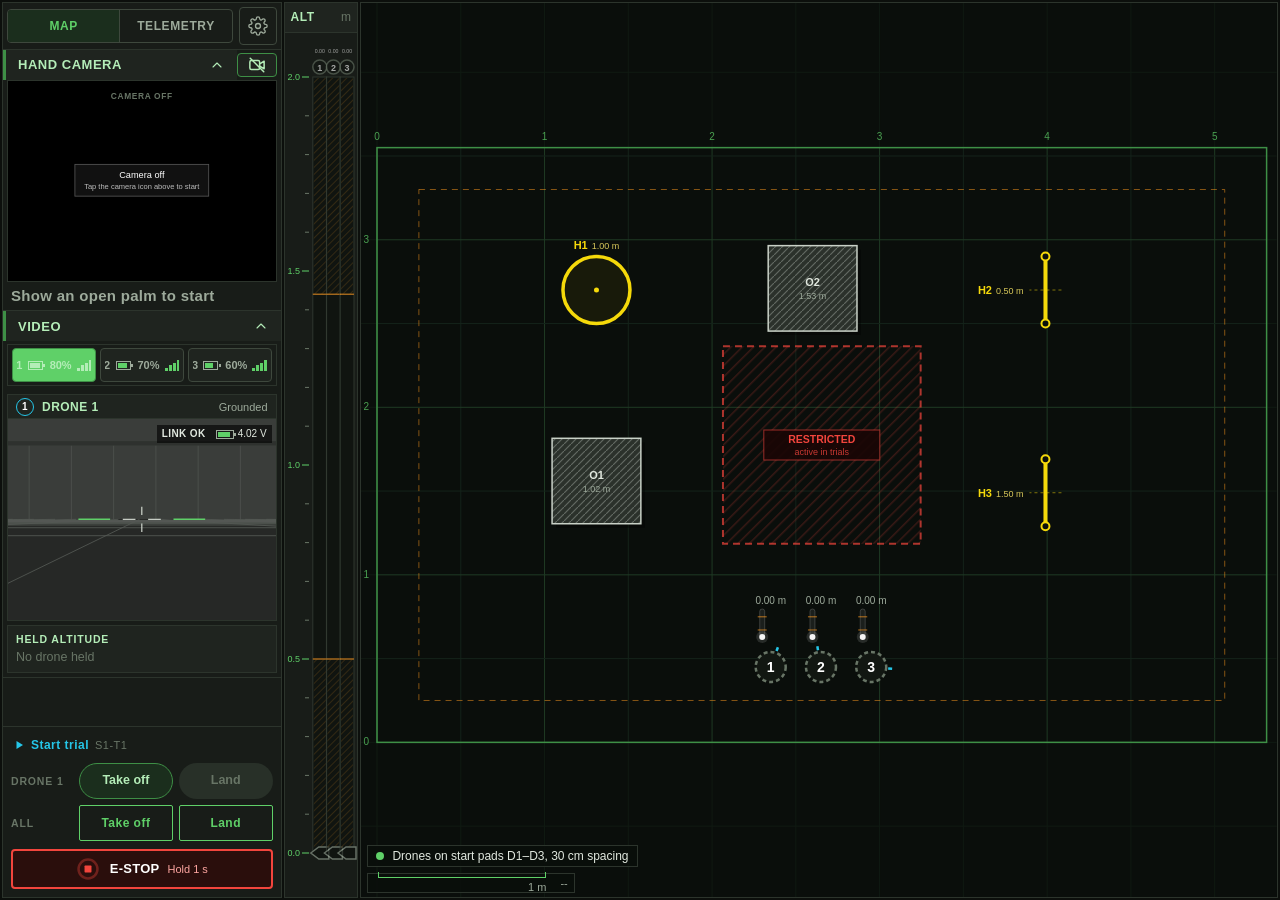
==== commit 8b2b86b9: "style(mockup): simplify the flight controls under the video Start trial becomes a text link; the sel" ====
--- a/index.html
+++ b/index.html
@@ -59,8 +59,8 @@
 :root.light .card,:root.light .mapcard,:root.light .alt{background:var(--panel);-webkit-backdrop-filter:blur(14px) saturate(1.4);backdrop-filter:blur(14px) saturate(1.4);border:1px solid rgba(0,102,255,.20);box-shadow:var(--glass);border-radius:10px}
 :root.light .card,:root.light .alt{border-top:2px solid var(--grn)}
 :root.light .mapcard{overflow:hidden;border-top:2px solid var(--grn)}
-:root.light .gbar{background:linear-gradient(180deg,rgba(255,255,255,.7),rgba(225,236,255,.7));box-shadow:0 0 0 1px rgba(0,102,255,.15),0 0 16px rgba(0,102,255,.15)}
-:root.light .gbar .glabel{color:#fff;background:var(--grn);border-color:var(--grn);box-shadow:0 0 10px rgba(0,102,255,.4)}
+
+
 :root.light .gbtn{border:1.5px solid var(--grn);border-radius:6px;background:linear-gradient(180deg,#FFFFFF,#E6EFFF);color:var(--grn-tx);box-shadow:var(--neon)}
 :root.light .gbtn:active{background:var(--grn);color:#fff}
 :root.light .gbtn[disabled]{box-shadow:none;background:#F2F5FA;border-color:var(--line-2);color:var(--tx-3)}
@@ -483,25 +483,31 @@
 .pair{flex:1;height:46px;border-radius:999px;display:flex;flex-direction:column;align-items:center;justify-content:center;line-height:1.1}
 .pair span{font-size:13px;font-weight:700} .pair small{font-size:10.5px;font-weight:700;letter-spacing:.06em}
 /* all-drone controls: bottom right of the map, square and outlined, apart from the one-drone pills */
-/* panel footer: trial, one-drone pills, then the framed all-drone group */
-.foot{flex:none;display:flex;flex-direction:column;gap:6px;padding:6px;border-top:1px solid var(--line)}
-.side .foot .act{padding:0;border-top:0;margin:0}
-.trl{display:flex} .trl>*{flex:1}
-.trbtn{min-height:36px;display:flex;align-items:center;justify-content:center;gap:8px;border:1.5px dashed var(--own);border-radius:var(--r);color:var(--own);background:transparent;font-weight:800;font-size:11.5px;letter-spacing:.06em;text-transform:uppercase}
-.trbtn small{font-size:10px;font-weight:700;opacity:.8;letter-spacing:.04em}
-.trbtn.wait{border-color:var(--line-2);color:var(--tx-3)}
+/* panel footer: a quiet Start trial link, one row for the selected drone, one for all drones, then E-STOP */
+.foot{flex:none;display:flex;flex-direction:column;gap:6px;padding:6px 8px 8px;border-top:1px solid var(--line)}
+.trl{display:flex}
+.trbtn{display:flex;align-items:center;gap:6px;height:24px;padding:0 2px;color:var(--own);font-size:12px;font-weight:700;letter-spacing:.04em}
+.trbtn small{font-size:11px;font-weight:500;color:var(--tx-3)}
+.trbtn.wait{color:var(--tx-3)}
 .trbtn[hidden],.trrun[hidden]{display:none}
-.trrun{min-height:36px;display:flex;align-items:center;justify-content:center;gap:8px;border:1.5px solid var(--own);border-radius:var(--r);background:color-mix(in srgb,var(--own) 10%,transparent)}
-.trlab{font-size:11px;font-weight:800;letter-spacing:.08em;text-transform:uppercase;color:var(--own)}
-.trdot{width:10px;height:10px;border-radius:50%;background:var(--own);box-shadow:0 0 8px var(--own);animation:trp 1.6s ease-in-out infinite}
+.trrun{display:flex;align-items:center;gap:6px;height:24px;padding:0 2px}
+.trlab{font-size:12px;font-weight:700;letter-spacing:.04em;color:var(--own)}
+.trdot{width:8px;height:8px;border-radius:50%;background:var(--own);box-shadow:0 0 6px var(--own);animation:trp 1.6s ease-in-out infinite}
 @keyframes trp{50%{opacity:.35}}
 @media (prefers-reduced-motion:reduce){.trdot{animation:none}}
-.gbar{position:relative;display:grid;grid-template-columns:1fr 1fr;gap:6px;margin-top:6px;padding:14px 6px 6px;border:1.5px solid var(--grn);border-radius:2px;background:repeating-linear-gradient(135deg,transparent 0 6px,color-mix(in srgb,var(--grn) 6%,transparent) 6px 7px)}
-.gbar .glabel{position:absolute;top:-8px;left:8px;padding:0 6px;background:var(--panel-2);font-size:10px;font-weight:800;letter-spacing:.14em;text-transform:uppercase;line-height:14px;color:var(--grn-tx);border:1px solid var(--grn);border-radius:2px}
-.gbar .gbtn{height:40px;padding:0 4px;white-space:normal;line-height:1.1;font-size:11.5px;border-radius:2px}
-.gbar .estop{grid-column:span 2;width:100%;height:48px;flex-direction:row;justify-content:center;gap:10px;padding:0 8px}
-.gbar .estop small{white-space:nowrap}
-@media (max-height:520px){.foot{gap:4px;padding:4px}.gbar{gap:4px;padding:12px 4px 4px}.gbar .gbtn{height:34px}.gbar .estop{height:40px}.trbtn,.trrun{min-height:30px}.side .pair{height:38px}}
+.crow{display:grid;grid-template-columns:62px 1fr 1fr;gap:6px;align-items:center}
+.side .foot .crow.act{padding:0;border-top:0;margin:0}
+.crow .rl{font-size:10.5px;font-weight:800;letter-spacing:.08em;color:var(--tx-3);white-space:nowrap}
+.crow .pair{height:36px;flex-direction:row}
+.crow .pair small{display:none}
+.crow .pair span{font-size:12.5px}
+.crow .gbtn{height:36px;padding:0 4px;font-size:12px;letter-spacing:.04em;text-transform:none;border-width:1.5px;border-radius:2px}
+.foot .estop{width:100%;height:40px;flex-direction:row;justify-content:center;gap:10px;padding:0 8px;margin-top:2px}
+.foot .estop svg{width:24px;height:24px}
+.foot .estop span{display:flex;align-items:baseline;gap:8px}
+.foot .estop strong{font-size:13px}
+.foot .estop small{font-size:11px}
+@media (max-height:520px){.foot{gap:4px;padding:4px 6px 6px}.crow .pair,.crow .gbtn{height:32px}.foot .estop{height:34px}}
 .gbtn{height:46px;padding:0 16px;border:2px solid var(--grn);background:transparent;color:var(--grn);border-radius:3px;font-weight:800;font-size:13px;letter-spacing:.07em;text-transform:uppercase;white-space:nowrap}
 .gbtn:active{background:var(--grn-dim)}
 .gbtn[disabled]{border-color:var(--line-2);color:var(--tx-3)}
@@ -587,24 +593,22 @@
     </div>
     <div class="foot">
       <div class="trl" id="trl" aria-live="polite">
-        <button class="trbtn" id="trGo"><span>Start trial</span><small id="trNext">S1-T1</small></button>
+        <button class="trbtn" id="trGo"><svg viewBox="0 0 24 24" width="12" height="12" aria-hidden="true"><path d="M7 4v16l13-8z" fill="currentColor"/></svg><span>Start trial</span><small id="trNext">S1-T1</small></button>
         <div class="trrun" id="trRun" hidden><span class="trdot"></span><span class="trlab">Trial running</span></div>
       </div>
-      <!-- one drone: rounded pills naming the drone -->
-      <div class="act">
+      <!-- one row per scope: the selected drone (rounded) and all drones (square) -->
+      <div class="crow act"><span class="rl" id="oneLbl">DRONE 1</span>
         <button class="pair to" id="btnTakeoffSel"><span>Take off</span><small>DRONE 1</small></button>
         <button class="pair ld" id="btnLandSel"><span>Land</span><small>DRONE 1</small></button>
       </div>
-      <!-- all drones: square buttons inside a labelled frame -->
-      <div class="gbar" id="gbar" role="group" aria-labelledby="allLbl">
-        <span class="glabel" id="allLbl">All drones</span>
-        <button class="gbtn" id="btnTakeoff">Take off all</button>
-        <button class="gbtn" id="btnLand">Land all</button>
-        <button class="estop" id="estop" aria-label="Emergency stop. Press and hold for one second.">
-        <svg width="38" height="38" viewBox="0 0 38 38" aria-hidden="true"><circle class="rbg" cx="19" cy="19" r="15" fill="none" stroke-width="4"/><circle class="rfg" id="estopRing" cx="19" cy="19" r="15" fill="none" stroke-width="4" stroke-dasharray="94.25" stroke-dashoffset="94.25" transform="rotate(-90 19 19)"/><rect x="13.5" y="13.5" width="11" height="11" rx="1" fill="#F2453D"/></svg>
-        <span><strong id="estopTitle">E-STOP</strong><small id="estopSub">Hold 1 s</small></span>
-          </button>
+      <div class="crow gbar" id="gbar" role="group" aria-labelledby="allLbl"><span class="rl" id="allLbl">ALL</span>
+        <button class="gbtn" id="btnTakeoff" aria-label="Take off all drones">Take off</button>
+        <button class="gbtn" id="btnLand" aria-label="Land all drones">Land</button>
       </div>
+      <button class="estop" id="estop" aria-label="Emergency stop. Press and hold for one second.">
+      <svg width="38" height="38" viewBox="0 0 38 38" aria-hidden="true"><circle class="rbg" cx="19" cy="19" r="15" fill="none" stroke-width="4"/><circle class="rfg" id="estopRing" cx="19" cy="19" r="15" fill="none" stroke-width="4" stroke-dasharray="94.25" stroke-dashoffset="94.25" transform="rotate(-90 19 19)"/><rect x="13.5" y="13.5" width="11" height="11" rx="1" fill="#F2453D"/></svg>
+      <span><strong id="estopTitle">E-STOP</strong><small id="estopSub">Hold 1 s</small></span>
+        </button>
     </div>
   </section>
 </aside>
@@ -1240,7 +1244,7 @@
   // video panel: Take off / Land act on the drone shown (it follows the most recently touched held drone)
   const v=videoD(),bl=$("btnLandSel"),bt=$("btnTakeoffSel");
   bl.querySelector("small").textContent=U(v.id);bl.disabled=v.z<=0.02||v.landing||S.stopped||v.crashed;
-  bt.querySelector("small").textContent=U(v.id);bt.disabled=v.z>0.05||v.zTarget!=null||S.stopped||connState(v)==="lost";
+  bt.querySelector("small").textContent=U(v.id);$("oneLbl").textContent=U(v.id);bt.disabled=v.z>0.05||v.zTarget!=null||S.stopped||connState(v)==="lost";
   // right panel also shows the held drones' current altitude (§1.7.3.5)
   $("heldAlt").innerHTML=`<span class="t">HELD ALTITUDE</span>`+(hl.length?hl.map(d=>`<div><span>${U(d.id)}</span><b class="m">${d.z.toFixed(2)} m</b></div>`).join(""):`<div class="none">No drone held</div>`);
 }
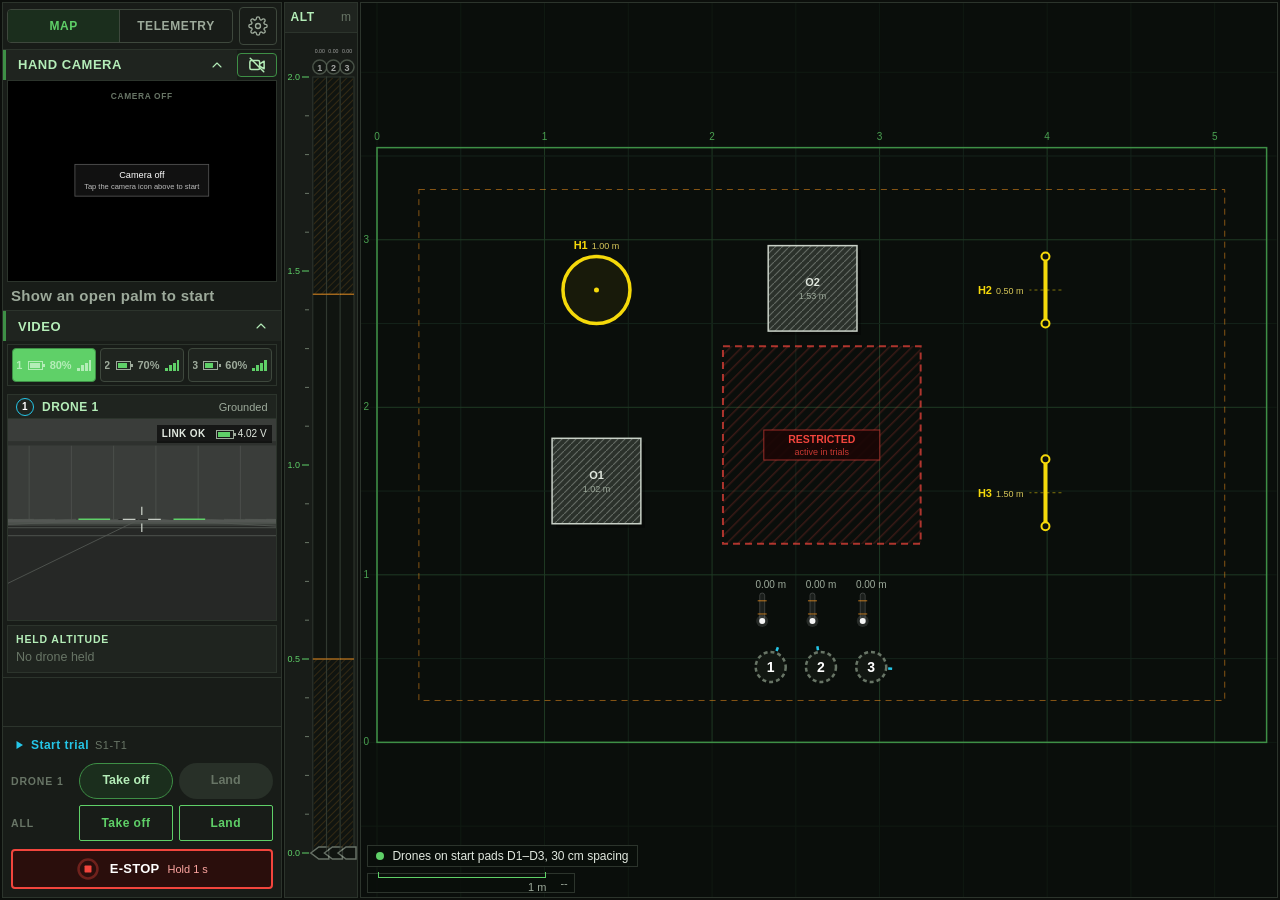
==== commit a70a7109: "feat(mockup): glowing proximity ring; host-ended trials in the protocol - Proximity ring is larger (" ====
--- a/index.html
+++ b/index.html
@@ -663,7 +663,8 @@
   <div class="set-h"><span>Settings</span><button id="setClose" aria-label="Close settings"><svg class="ico" viewBox="0 0 24 24"><path d="M6 6l12 12M18 6 6 18"/></svg></button></div>
   <div class="set-b">
     <div class="set-g">Trial log</div>
-    <div class="note">Start trial is at the top of the left-hand column. A trial ends by itself: completed when every drone has flown H1, H2 and H3 in order and landed on its start position, or failed on a collision or at the time limit.</div>
+    <div class="note">Start trial is at the top of the left-hand column. A trial ends by itself: completed when every drone has flown H1, H2 and H3 in order and landed on its start position, or failed at the time limit or when a drone tumbles in a collision.</div>
+    <button class="sw-row reset" id="trCol" disabled>Record a collision (fails the trial)</button>
     <button class="sw-row reset" id="trVoid" disabled>Void running trial (hardware fault)</button>
     <button class="sw-row reset" id="trSession">Start new session</button>
     <button class="sw-row reset" id="trExport">Export trial log (JSON)</button>
@@ -879,6 +880,7 @@
 // The restricted zone is "only active while the lap-course trials are being run" (§1.7.6), so it applies while a trial runs.
 function restrictedZones(){const N=CONFIG.nfz;return S.trial.running?[{id:"NFZ",name:"restricted zone",x:N.x,y:N.y,hx:N.h,hy:N.h}]:[];}
 // green (clear) -> amber (near) -> red (at the defensive-hover distance)
+const PROX_R=40;   // proximity ring radius in px: about 2.5 fingertip radii, so a finger on the icon leaves it visible
 function threatColor(t){const L=(a,b,k)=>Math.round(a+(b-a)*k),A=K.threatA,B=[255,154,31],C=[242,69,61];
   const [p,q,k]=t<0.5?[A,B,t/0.5]:[B,C,(t-0.5)/0.5];return `rgb(${L(p[0],q[0],k)},${L(p[1],q[1],k)},${L(p[2],q[2],k)})`;}
 // The touch surface rejects any drag that would place a drone entity inside the restricted zone.
@@ -1017,6 +1019,8 @@
     <stop offset="0%" stop-color="${K.caut}"/><stop offset="${p(Z.max)}%" stop-color="${K.caut}"/>
     <stop offset="${p(Z.max)+0.01}%" stop-color="#C8F7CF"/><stop offset="${(p(Z.max)+p(Z.min))/2}%" stop-color="${K.grn}"/>
     <stop offset="${p(Z.min)}%" stop-color="#2F6B37"/><stop offset="${p(Z.min)+0.01}%" stop-color="${K.caut}"/><stop offset="100%" stop-color="${K.caut}"/></linearGradient>
+    <filter id="proxGlow" x="-60%" y="-60%" width="220%" height="220%"><feGaussianBlur stdDeviation="4"/></filter>
+    <filter id="proxSoft" x="-30%" y="-30%" width="160%" height="160%"><feGaussianBlur stdDeviation="1"/></filter>
     <pattern id="nfzHatch" width="8" height="8" patternUnits="userSpaceOnUse" patternTransform="rotate(45)"><line x1="0" y1="0" x2="0" y2="8" stroke="${K.crit}" stroke-opacity=".45" stroke-width="3"/></pattern></defs>`;
   // obstacles: boxes (footprint + height) and hoops (gate line, posts, centre height)
   if(OPT.course){
@@ -1071,14 +1075,17 @@
       g+=`<path d="M${TX} ${TY} L${BX} ${BY}" stroke="url(#${gb})" stroke-width="6" stroke-linecap="round" opacity=".5"/><circle cx="${TX}" cy="${TY}" r="10" fill="none" stroke="${K.crit}" stroke-opacity=".7" stroke-width="1.5"/>`;
       g+=`<text x="${TX}" y="${TY-15}" fill="${K.crit}" font-size="10" font-weight="700" text-anchor="middle">DRAG REJECTED: ${d.blocked}</text>`;}
     g+=`<g data-drone="${d.id}" style="cursor:pointer"><circle cx="${X}" cy="${Y}" r="30" fill="transparent"/>`;
-    // proximity ring (§1.7.3.5): one segment per side sensor; a segment fills in as an obstacle gets closer on that side
-    if(airborne(d)){const R=26,sp=38*Math.PI/180,pt=a=>`${(X+R*Math.cos(a)).toFixed(1)} ${(Y+R*Math.sin(a)).toFixed(1)}`;
+    // proximity ring (§1.7.3.5): a faint ring well outside a fingertip; each side sensor lights a soft glow segment on its
+    // side that grows stronger and shifts green -> amber -> red as the obstacle gets closer
+    if(airborne(d)){const R=PROX_R,pt=(a,r)=>`${(X+r*Math.cos(a)).toFixed(1)} ${(Y+r*Math.sin(a)).toFixed(1)}`;
+      g+=`<circle cx="${X}" cy="${Y}" r="${R}" fill="none" stroke="${K.line2}" stroke-opacity=".45" stroke-width="1.2"/>`;
       ["front","right","back","left"].forEach(k=>{const u=dirVec(d,k),a=Math.atan2(-u[1],u[0]),r=d.ranges[k],t=r==null?0:clamp((MR.show-r)/(MR.show-MR.trig),0,1);
-        g+=`<path d="M${pt(a-sp)}A${R} ${R} 0 0 1 ${pt(a+sp)}" fill="none" stroke="${t>0?threatColor(t):K.line2}" stroke-opacity="${t>0?(0.5+0.5*t).toFixed(2):0.8}" stroke-width="${t>0?(3.5+2.5*t).toFixed(1):2.5}" stroke-linecap="round"/>`;});
+        if(t<=0)return;const c=threatColor(t),sp=(22+16*t)*Math.PI/180,arc=(rr,w,o,f)=>`<path d="M${pt(a-sp,rr)}A${rr} ${rr} 0 0 1 ${pt(a+sp,rr)}" fill="none" stroke="${c}" stroke-opacity="${o}" stroke-width="${w}" stroke-linecap="round"${f?` filter="url(#${f})"`:""}/>`;
+        g+=arc(R,(10+12*t).toFixed(1),(0.35+0.55*t).toFixed(2),"proxGlow")+arc(R,(2+2*t).toFixed(1),(0.6+0.4*t).toFixed(2),"proxSoft");});
       // above (up sensor) and below (motion capture + course layout) indicators, right of the icon
       // above/below triangles sit in a cluster directly above the drone, clear of a fingertip on the icon and of
       // neighbours, which usually sit side by side (start pads 30 cm apart)
-      const vt=r=>r==null?0:clamp((MR.show-r)/(MR.show-MR.trig),0,1),ru=d.ranges.up,rb=d.below?d.below.dist:null,xa=X+7,yc=Y-44;
+      const vt=r=>r==null?0:clamp((MR.show-r)/(MR.show-MR.trig),0,1),ru=d.ranges.up,rb=d.below?d.below.dist:null,xa=X+7,yc=Y-PROX_R-20;
       [[ru,-1],[rb,1]].forEach(([r,dir])=>{const t=vt(r),c=t>0?threatColor(t):K.line2,y0=yc+dir*5;
         g+=`<path d="M${xa-4.5} ${y0}L${xa} ${y0+dir*6}L${xa+4.5} ${y0}Z" fill="${c}" fill-opacity="${t>0?1:.8}"/>`;
         if(t>0)g+=`<text x="${xa+8}" y="${y0+dir*5+3}" fill="${c}" font-size="9.5" font-weight="700">${r.toFixed(2)}</text>`;});}
@@ -1086,18 +1093,18 @@
     const hr=(d.yaw-90)*Math.PI/180;g+=`<line x1="${X+17*Math.cos(hr)}" y1="${Y+17*Math.sin(hr)}" x2="${X+21*Math.cos(hr)}" y2="${Y+21*Math.sin(hr)}" stroke="${K.own}" stroke-width="2.5"/>`;
     const lostC=connState(d)==="lost";g+=`<circle cx="${X}" cy="${Y}" r="15" fill="${held?K.own:K.iconFill}" stroke="${d.crashed||lostC?K.crit:gr?K.tx3:held?K.iconTx:K.own}" stroke-width="2.5" ${gr||lostC?'stroke-dasharray="4 3"':""}/>`;
     g+=`<text x="${X}" y="${Y+5}" fill="${held?K.heldTx:K.iconTx}" font-size="14" font-weight="700" text-anchor="middle" font-family="Helvetica Neue,Helvetica,Arial,sans-serif">${d.n}</text>`;
-    if(d.dh&&airborne(d)){g+=`<circle class="blink" cx="${X}" cy="${Y}" r="33" fill="none" stroke="${K.caut}" stroke-width="2"/>`;
-      g+=`<g transform="translate(${X},${Y+44})"><rect x="-50" y="-9" width="100" height="17" fill="${K.tagBg}" stroke="${K.caut}"/><text x="0" y="3.5" fill="${K.caut}" font-size="9.5" font-weight="700" text-anchor="middle" font-family="Helvetica Neue,Helvetica,Arial,sans-serif">DEFENSIVE HOVER</text></g>`;}
+    if(d.dh&&airborne(d)){g+=`<circle class="blink" cx="${X}" cy="${Y}" r="${PROX_R+6}" fill="none" stroke="${K.caut}" stroke-width="2"/>`;
+      g+=`<g transform="translate(${X},${Y+PROX_R+16})"><rect x="-50" y="-9" width="100" height="17" fill="${K.tagBg}" stroke="${K.caut}"/><text x="0" y="3.5" fill="${K.caut}" font-size="9.5" font-weight="700" text-anchor="middle" font-family="Helvetica Neue,Helvetica,Arial,sans-serif">DEFENSIVE HOVER</text></g>`;}
     if(d.crashed){g+=`<path d="M${X-9} ${Y-9}L${X+9} ${Y+9}M${X+9} ${Y-9}L${X-9} ${Y+9}" stroke="${K.crit}" stroke-width="3"/>`;
-      g+=`<g transform="translate(${X},${Y+44})"><rect x="-40" y="-9" width="80" height="17" fill="${K.critBg}" stroke="${K.crit}"/><text x="0" y="3.5" fill="${K.crit}" font-size="9.5" font-weight="700" text-anchor="middle">COLLISION</text></g>`;}
+      g+=`<g transform="translate(${X},${Y+PROX_R+16})"><rect x="-40" y="-9" width="80" height="17" fill="${K.critBg}" stroke="${K.crit}"/><text x="0" y="3.5" fill="${K.crit}" font-size="9.5" font-weight="700" text-anchor="middle">COLLISION</text></g>`;}
     // altitude gradient bar (left of the icon, outside the proximity ring)
-    {const Zc=CONFIG.z,bh=28,bw=5,bx=X-11,by=Y-58,f=clamp(d.z/Zc.displayMax,0,1),ly=by+bh*(1-f),zy=z=>by+bh*(1-z/Zc.displayMax),cid=`ac-${d.id}`;
+    {const Zc=CONFIG.z,bh=28,bw=5,bx=X-11,by=Y-PROX_R-34,f=clamp(d.z/Zc.displayMax,0,1),ly=by+bh*(1-f),zy=z=>by+bh*(1-z/Zc.displayMax),cid=`ac-${d.id}`;
      g+=`<clipPath id="${cid}"><rect x="${bx}" y="${ly}" width="${bw}" height="${by+bh-ly}"/></clipPath>`;
      g+=`<rect x="${bx}" y="${by}" width="${bw}" height="${bh}" rx="2.5" fill="${K.iconTx}" fill-opacity=".07" stroke="${K.iconTx}" stroke-opacity=".22" stroke-width=".8"/>`;
      g+=`<rect x="${bx}" y="${by}" width="${bw}" height="${bh}" rx="2.5" fill="url(#altGlass)" clip-path="url(#${cid})"/>`;
      g+=`<path d="M${bx-2} ${zy(Zc.max)}H${bx+bw+2}M${bx-2} ${zy(Zc.min)}H${bx+bw+2}" stroke="${K.caut}" stroke-opacity=".7" stroke-width="1"/>`;
      g+=`<circle cx="${bx+bw/2}" cy="${ly}" r="6" fill="${K.iconTx}" fill-opacity=".12"/><circle cx="${bx+bw/2}" cy="${ly}" r="3" fill="${K.iconTx}" fill-opacity=".95"/>`;}
-    g+=`<text x="${X}" y="${Y-63}" fill="${K.tx2}" font-size="10" text-anchor="middle">${d.z.toFixed(2)} m</text></g>`;
+    g+=`<text x="${X}" y="${Y-PROX_R-39}" fill="${K.tx2}" font-size="10" text-anchor="middle">${d.z.toFixed(2)} m</text></g>`;
   });
   $("mapDyn").innerHTML=g;
 }
@@ -1252,7 +1259,7 @@
 /* =====================================================================
    TOP BAR + TIMELINE
    ===================================================================== */
-function renderTrialCtl(){const T=S.trial,run=T.running;$("trGo").hidden=run;$("trRun").hidden=!run;$("trVoid").disabled=!run;
+function renderTrialCtl(){const T=S.trial,run=T.running;$("trGo").hidden=run;$("trRun").hidden=!run;$("trVoid").disabled=!run;$("trCol").disabled=!run;
   if(!run){$("trNext").textContent=trialId();$("trGo").classList.toggle("wait",!!trialBlocker());}}
 function renderTop(){renderTrialCtl();
   // on/off status dot on each video selector button
@@ -1614,7 +1621,9 @@
 // Trial control: Start trial brings up telemetry and the video feed (§1.7.6). The trial ends by itself when every drone
 // has flown H1, H2 and H3 in order and landed on its start position, or fails on a collision or at the time limit.
 $("trGo").addEventListener("click",()=>{startTrial();renderTrialCtl();});
-$("trVoid").addEventListener("click",()=>{endTrial("hardware_abort");renderTrialCtl();});$("trExport").addEventListener("click",exportLog);$("hcBtn").addEventListener("click",runHealthCheck);$("trSession").addEventListener("click",newSession);
+$("trVoid").addEventListener("click",()=>{endTrial("hardware_abort");renderTrialCtl();});
+// the host detects a collision when a drone reports sys.isTumbled; the experimenter records any other contact here
+$("trCol").addEventListener("click",()=>{if(!S.trial.running)return;log("Experimenter recorded a collision","crit");endTrial("collision");renderTrialCtl();});$("trExport").addEventListener("click",exportLog);$("hcBtn").addEventListener("click",runHealthCheck);$("trSession").addEventListener("click",newSession);
 // A hidden page cannot keep streaming input, so release every contact and idle the altitude channel (protocol v1).
 document.addEventListener("visibilitychange",()=>{if(!document.hidden)return;let n=0;
   drones.forEach(d=>{if(d.pHeld||d.latched)n++;d.pHeld=false;d.latched=false;d.blocked=null;d.blockPt=null;});pointers.clear();
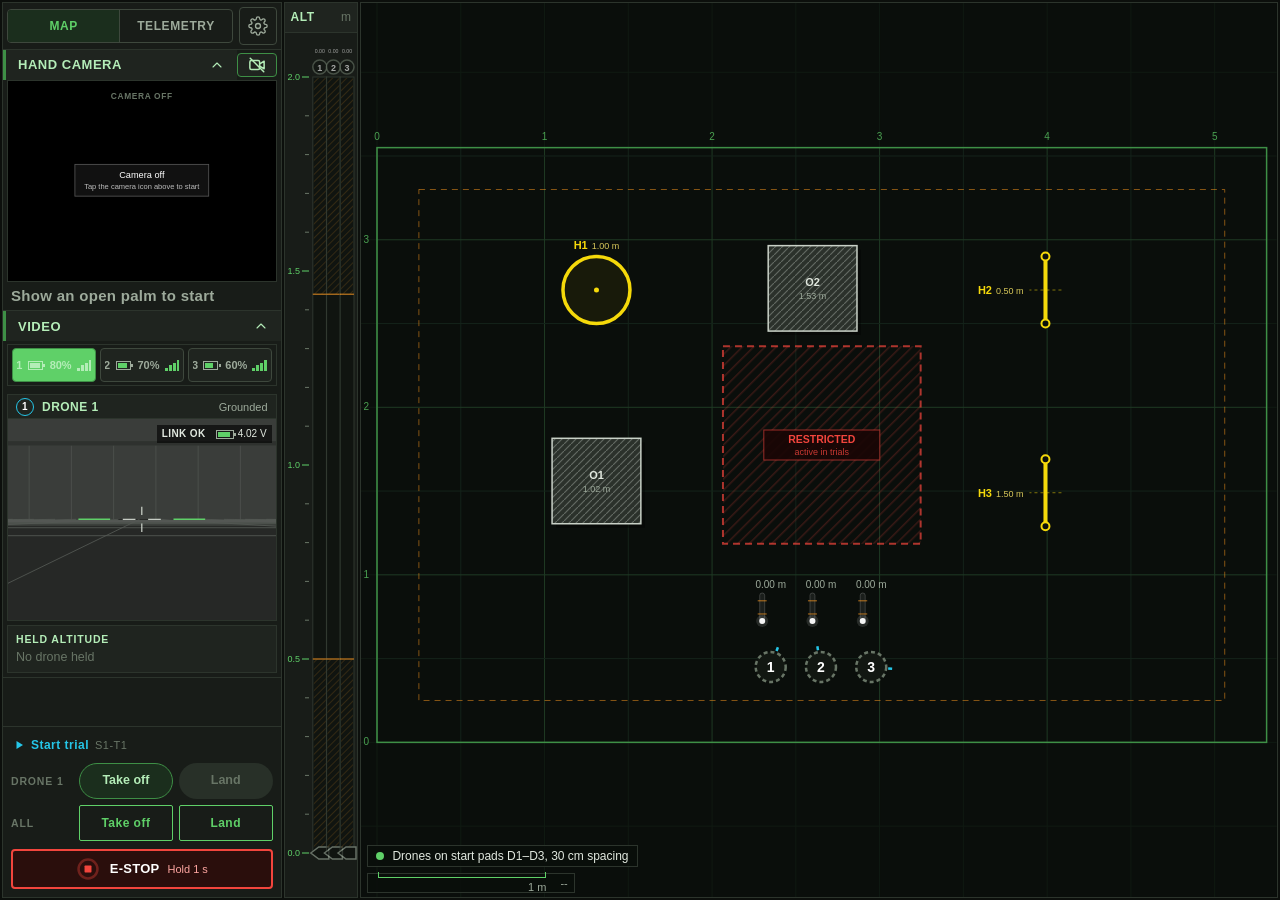
==== commit e1b80e4a: "docs(mockup): a session is one participant's set of trials Co-Authored-By: Claude Opus 5.5 <noreply@" ====
--- a/index.html
+++ b/index.html
@@ -666,7 +666,7 @@
     <div class="note">Start trial is at the top of the left-hand column. A trial ends by itself: completed when every drone has flown H1, H2 and H3 in order and landed on its start position, or failed at the time limit or when a drone tumbles in a collision.</div>
     <button class="sw-row reset" id="trCol" disabled>Record a collision (fails the trial)</button>
     <button class="sw-row reset" id="trVoid" disabled>Void running trial (hardware fault)</button>
-    <button class="sw-row reset" id="trSession">Start new session</button>
+    <button class="sw-row reset" id="trSession">Next participant (new session)</button>
     <button class="sw-row reset" id="trExport">Export trial log (JSON)</button>
     <div class="set-g">Course layout</div>
     <button class="sw-row reset" id="syncBtn">Sync layout with Motive</button>
@@ -1338,7 +1338,7 @@
   const idOf=e=>e.tr||e.ses||"",sessions=[...new Set([...S.log.map(e=>e.ses),sessionId()].filter(Boolean))];
   const key=sessions.join()+"|"+L.map(t=>t.id+(t.outcome||"")).join();
   if(sel.dataset.key!==key){sel.dataset.key=key;
-    sel.innerHTML=`<option value="all">All sessions</option>`+sessions.map(ss=>`<optgroup label="Session ${ss}"><option value="${ss}">${ss} · whole session</option>`+
+    sel.innerHTML=`<option value="all">All sessions</option>`+sessions.map(ss=>`<optgroup label="Participant session ${ss}"><option value="${ss}">${ss} · all of this participant</option>`+
       L.filter(t=>t.session===ss).map(t=>`<option value="${t.id}">${t.id} · ${t.outcome?OUT[t.outcome]:"running"}</option>`).join("")+`</optgroup>`).join("");
     if(![...sel.options].some(o=>o.value===S.logView))S.logView="all";sel.value=S.logView;}
   const v=S.logView,tr=L.find(t=>t.id===v),ses=sessions.includes(v)?v:null,sum=$("logSum");
@@ -1347,7 +1347,7 @@
     sum.innerHTML=`<dt>Trial</dt><dd>${tr.id}</dd><dt>Outcome</dt><dd class="${tr.outcome==="completed"?"ok":tr.outcome?"crit":""}">${tr.outcome?OUT[tr.outcome]:"Running"}</dd><dt>Started</dt><dd>T+${fmtT(tr.t0)}</dd><dt>Ended</dt><dd>${tr.t1!=null?"T+"+fmtT(tr.t1):"running"}</dd>
       <dt>Time</dt><dd>${fmtMS(tr.elapsed)} / ${fmtMS(CONFIG.timeLimit)}</dd><dt>Defensive hovers</dt><dd>${tr.dh}</dd><dt>Drag restrictions</dt><dd>${tr.restrict}</dd><dt>Events</dt><dd>${ev.length}</dd>`;}
   else if(ses){const T=L.filter(t=>t.session===ses),done=T.filter(t=>t.outcome==="completed").length,fail=T.filter(t=>t.outcome==="collision"||t.outcome==="timeout").length;sum.hidden=false;
-    sum.innerHTML=`<dt>Session</dt><dd>${ses}</dd><dt>Trials</dt><dd>${T.length}</dd><dt>Started</dt><dd>${ev.length?"T+"+fmtT(ev[0].t):"--"}</dd><dt>Last event</dt><dd>${ev.length?"T+"+fmtT(ev[ev.length-1].t):"--"}</dd>
+    sum.innerHTML=`<dt>Participant session</dt><dd>${ses}</dd><dt>Trials</dt><dd>${T.length}</dd><dt>Started</dt><dd>${ev.length?"T+"+fmtT(ev[0].t):"--"}</dd><dt>Last event</dt><dd>${ev.length?"T+"+fmtT(ev[ev.length-1].t):"--"}</dd>
       <dt>Completed</dt><dd class="ok">${done}</dd><dt>Failed</dt><dd class="${fail?"crit":""}">${fail}</dd><dt>Aborted</dt><dd>${T.filter(t=>t.outcome==="hardware_abort").length}</dd><dt>Events</dt><dd>${ev.length}</dd>`;}
   else sum.hidden=true;
   $("logCount").textContent=v==="all"?`${S.log.length} events`:`${ev.length} of ${S.log.length} events`;
@@ -1491,10 +1491,11 @@
   S.alert=null;const g=drones.filter(d=>d.z<=0.05);if(!g.length)return;log(`Take off all, target ${CONFIG.takeoffZ.toFixed(2)} m`);g.forEach(d=>{d.crashed=false;d.tumbled=false;d.landing=false;d.zTarget=CONFIG.takeoffZ;d.tx=d.x;d.ty=d.y;});});
 // Trials (§1.7.4, §1.7.6): start on the ground; a collision or the time limit fails the trial and grounds the drones.
 // Defensive hovers are counted separately and do not fail a trial.
-// Simple IDs: session S1, S2 ... and trial S1-T1, S1-T2 ... (§1.7.7 logs "per participant and per trial")
+// Simple IDs: one session per participant, S1, S2 ...; that participant's trials S1-T1, S1-T2 ...
+// (SO5 "a fixed session of three trials per interface condition"; §1.7.7 logs "per participant and per trial")
 const sessionId=()=>`S${S.session}`,trialId=()=>`${sessionId()}-T${S.trial.n}`;
-function newSession(){if(S.trial.running){log("End the trial before starting a new session","warn");return;}
-  S.session++;S.trial.n=1;S.trial.last=null;log(`Session ${sessionId()} started`,"ok");}
+function newSession(){if(S.trial.running){log("End the trial before moving to the next participant","warn");return;}
+  S.session++;S.trial.n=1;S.trial.last=null;log(`Session ${sessionId()} started for the next participant`,"ok");}
 // What keeps a trial from starting: each drone on its own start position, telemetry up, E-STOP clear (§1.4.2, §1.7.6)
 const padOf=d=>CONFIG.drones.find(c=>c.id===d.id),atPad=d=>{const p=padOf(d);return Math.hypot(d.x-p.x,d.y-p.y)<=CONFIG.padTol;};
 function trialBlocker(){if(S.stopped)return"Clear the emergency stop before starting a trial";
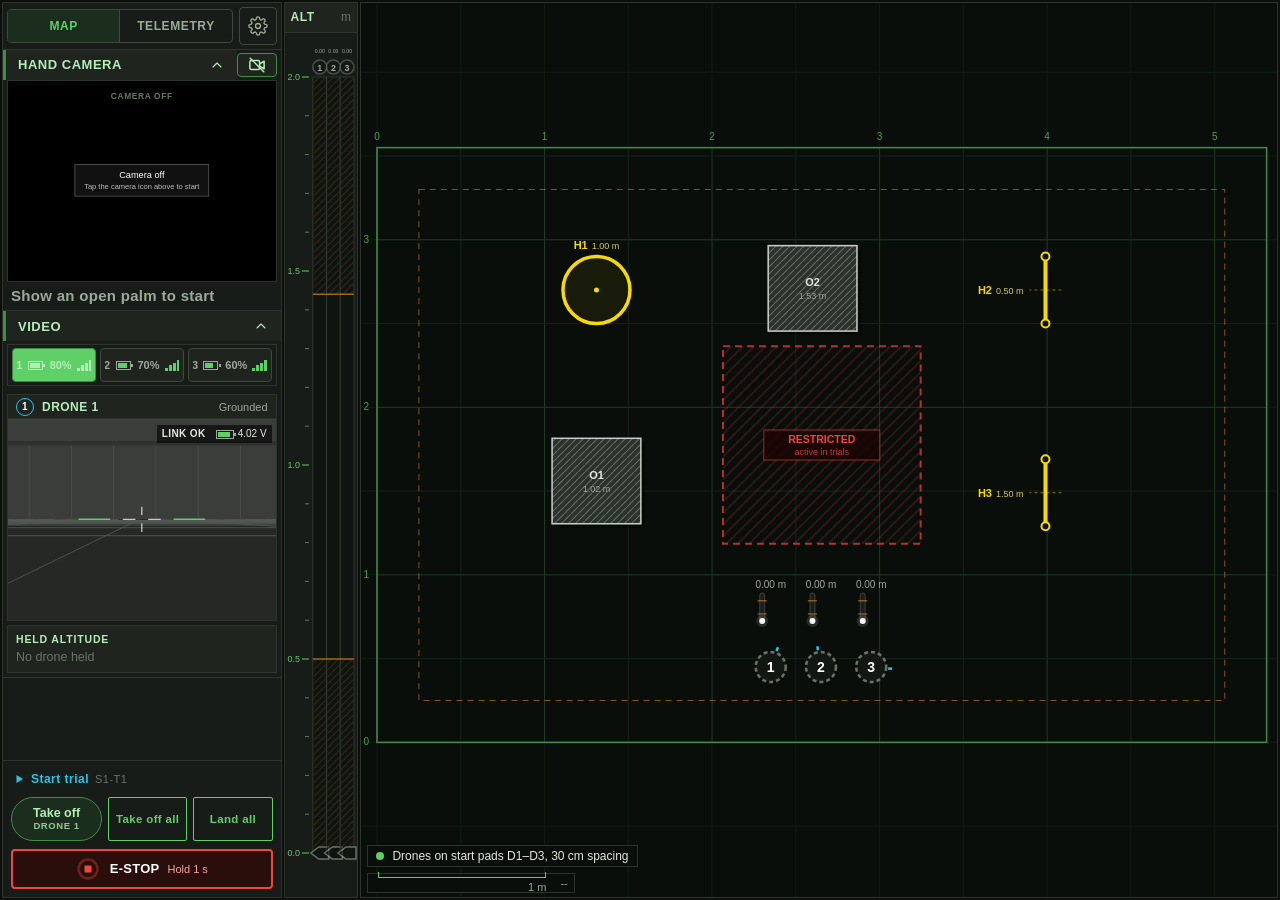
==== commit c00058bf: "feat(mockup): one control row with a take-off/land toggle for the selected drone Co-Authored-By: Cla" ====
--- a/index.html
+++ b/index.html
@@ -495,19 +495,17 @@
 .trdot{width:8px;height:8px;border-radius:50%;background:var(--own);box-shadow:0 0 6px var(--own);animation:trp 1.6s ease-in-out infinite}
 @keyframes trp{50%{opacity:.35}}
 @media (prefers-reduced-motion:reduce){.trdot{animation:none}}
-.crow{display:grid;grid-template-columns:62px 1fr 1fr;gap:6px;align-items:center}
-.side .foot .crow.act{padding:0;border-top:0;margin:0}
-.crow .rl{font-size:10.5px;font-weight:800;letter-spacing:.08em;color:var(--tx-3);white-space:nowrap}
-.crow .pair{height:36px;flex-direction:row}
-.crow .pair small{display:none}
-.crow .pair span{font-size:12.5px}
-.crow .gbtn{height:36px;padding:0 4px;font-size:12px;letter-spacing:.04em;text-transform:none;border-width:1.5px;border-radius:2px}
+.crow{display:grid;grid-template-columns:1.15fr 1fr 1fr;gap:6px;align-items:stretch}
+.crow .pair{height:44px}
+.crow .pair[hidden]{display:none}
+.crow .pair span{font-size:12.5px} .crow .pair small{font-size:9.5px}
+.crow .gbtn{height:44px;padding:0 4px;font-size:11.5px;line-height:1.1;letter-spacing:.03em;text-transform:none;white-space:normal;border-width:1.5px;border-radius:2px}
 .foot .estop{width:100%;height:40px;flex-direction:row;justify-content:center;gap:10px;padding:0 8px;margin-top:2px}
 .foot .estop svg{width:24px;height:24px}
 .foot .estop span{display:flex;align-items:baseline;gap:8px}
 .foot .estop strong{font-size:13px}
 .foot .estop small{font-size:11px}
-@media (max-height:520px){.foot{gap:4px;padding:4px 6px 6px}.crow .pair,.crow .gbtn{height:32px}.foot .estop{height:34px}}
+@media (max-height:520px){.foot{gap:4px;padding:4px 6px 6px}.crow .pair,.crow .gbtn{height:36px}.foot .estop{height:34px}}
 .gbtn{height:46px;padding:0 16px;border:2px solid var(--grn);background:transparent;color:var(--grn);border-radius:3px;font-weight:800;font-size:13px;letter-spacing:.07em;text-transform:uppercase;white-space:nowrap}
 .gbtn:active{background:var(--grn-dim)}
 .gbtn[disabled]{border-color:var(--line-2);color:var(--tx-3)}
@@ -596,14 +594,12 @@
         <button class="trbtn" id="trGo"><svg viewBox="0 0 24 24" width="12" height="12" aria-hidden="true"><path d="M7 4v16l13-8z" fill="currentColor"/></svg><span>Start trial</span><small id="trNext">S1-T1</small></button>
         <div class="trrun" id="trRun" hidden><span class="trdot"></span><span class="trlab">Trial running</span></div>
       </div>
-      <!-- one row per scope: the selected drone (rounded) and all drones (square) -->
-      <div class="crow act"><span class="rl" id="oneLbl">DRONE 1</span>
+      <!-- one row: the selected drone's next action (rounded, names the drone), then all drones (square) -->
+      <div class="crow">
         <button class="pair to" id="btnTakeoffSel"><span>Take off</span><small>DRONE 1</small></button>
-        <button class="pair ld" id="btnLandSel"><span>Land</span><small>DRONE 1</small></button>
-      </div>
-      <div class="crow gbar" id="gbar" role="group" aria-labelledby="allLbl"><span class="rl" id="allLbl">ALL</span>
-        <button class="gbtn" id="btnTakeoff" aria-label="Take off all drones">Take off</button>
-        <button class="gbtn" id="btnLand" aria-label="Land all drones">Land</button>
+        <button class="pair ld" id="btnLandSel" hidden><span>Land</span><small>DRONE 1</small></button>
+        <button class="gbtn" id="btnTakeoff">Take off all</button>
+        <button class="gbtn" id="btnLand">Land all</button>
       </div>
       <button class="estop" id="estop" aria-label="Emergency stop. Press and hold for one second.">
       <svg width="38" height="38" viewBox="0 0 38 38" aria-hidden="true"><circle class="rbg" cx="19" cy="19" r="15" fill="none" stroke-width="4"/><circle class="rfg" id="estopRing" cx="19" cy="19" r="15" fill="none" stroke-width="4" stroke-dasharray="94.25" stroke-dashoffset="94.25" transform="rotate(-90 19 19)"/><rect x="13.5" y="13.5" width="11" height="11" rx="1" fill="#F2453D"/></svg>
@@ -636,7 +632,7 @@
         <section class="tcard"><h3>Trial</h3><dl class="kvs" id="telTrial"></dl></section>
       </div>
       <section class="tcard"><h3>Health<button class="gbtn" id="hcBtn" style="height:24px;padding:0 10px;font-size:11px">Run health check</button></h3><div class="tscroll"><table class="ttab" id="telHealth"></table></div></section>
-      <section class="tcard tlog"><h3>Event log<span class="logtools"><span id="logCount"></span><label class="logsel">View <select id="logView" aria-label="Show the history of a session or trial"><option value="all">All sessions</option></select></label></span></h3>
+      <section class="tcard tlog"><h3>Event log<span class="logtools"><span id="logCount"></span><label class="logsel">Session <select id="logSes" aria-label="Filter the event log by participant session"><option value="all">All</option></select></label><label class="logsel">Trial <select id="logView" aria-label="Filter the chosen session by trial" disabled><option value="all">All</option></select></label></span></h3>
         <dl class="kvs trsum" id="logSum" hidden></dl><ol id="telLog"></ol></section>
     </div>
   </section>
@@ -662,43 +658,25 @@
 <section class="settings" id="settings" aria-label="Settings" hidden>
   <div class="set-h"><span>Settings</span><button id="setClose" aria-label="Close settings"><svg class="ico" viewBox="0 0 24 24"><path d="M6 6l12 12M18 6 6 18"/></svg></button></div>
   <div class="set-b">
-    <div class="set-g">Trial log</div>
-    <div class="note">Start trial is at the top of the left-hand column. A trial ends by itself: completed when every drone has flown H1, H2 and H3 in order and landed on its start position, or failed at the time limit or when a drone tumbles in a collision.</div>
-    <button class="sw-row reset" id="trCol" disabled>Record a collision (fails the trial)</button>
-    <button class="sw-row reset" id="trVoid" disabled>Void running trial (hardware fault)</button>
-    <button class="sw-row reset" id="trSession">Next participant (new session)</button>
-    <button class="sw-row reset" id="trExport">Export trial log (JSON)</button>
-    <div class="set-g">Course layout</div>
+    <div class="set-g">Trial</div>
+    <button class="sw-row reset" id="trCol" disabled>Record a collision</button>
+    <button class="sw-row reset" id="trVoid" disabled>Void trial (hardware fault)</button>
+    <button class="sw-row reset" id="trSession">Next participant</button>
+    <button class="sw-row reset" id="trExport">Export log</button>
+    <div class="set-g">Course</div>
     <button class="sw-row reset" id="syncBtn">Sync layout with Motive</button>
-    <p class="note" id="syncNote">Using the proposal's Figure 5 positions. Not synced yet.</p>
-    <div class="set-g">Ground station configuration</div>
-    <p class="note">Set by the flight host in the real system. Values are placeholders until lab tests.</p>
+    <p class="note" id="syncNote">Figure 5 layout</p>
+    <div class="set-g">Flight</div>
     <div class="stp" data-k="zmin"><span>Minimum altitude</span><button data-d="-1" aria-label="Decrease">−</button><b class="m"></b><button data-d="1" aria-label="Increase">+</button></div>
     <div class="stp" data-k="zmax"><span>Maximum altitude</span><button data-d="-1" aria-label="Decrease">−</button><b class="m"></b><button data-d="1" aria-label="Increase">+</button></div>
-    <div class="stp" data-k="takeoff"><span>Takeoff height</span><button data-d="-1" aria-label="Decrease">−</button><b class="m"></b><button data-d="1" aria-label="Increase">+</button></div>
     <div class="stp" data-k="rate"><span>Maximum climb rate</span><button data-d="-1" aria-label="Decrease">−</button><b class="m"></b><button data-d="1" aria-label="Increase">+</button></div>
     <div class="stp" data-k="dhtrig"><span>Defensive hover distance</span><button data-d="-1" aria-label="Decrease">−</button><b class="m"></b><button data-d="1" aria-label="Increase">+</button></div>
     <div class="stp" data-k="tlim"><span>Trial time limit</span><button data-d="-1" aria-label="Decrease">−</button><b class="m"></b><button data-d="1" aria-label="Increase">+</button></div>
-    <div class="stp" data-k="prox"><span>Proximity warning</span><button data-d="-1" aria-label="Decrease">−</button><b class="m"></b><button data-d="1" aria-label="Increase">+</button></div>
-    <div class="stp" data-k="nfzr"><span>Restricted zone size</span><button data-d="-1" aria-label="Decrease">−</button><b class="m"></b><button data-d="1" aria-label="Increase">+</button></div>
-    <div class="stp" data-k="aw"><span>Room width (x)</span><button data-d="-1" aria-label="Decrease">−</button><b class="m"></b><button data-d="1" aria-label="Increase">+</button></div>
-    <div class="stp" data-k="ad"><span>Room depth (y)</span><button data-d="-1" aria-label="Decrease">−</button><b class="m"></b><button data-d="1" aria-label="Increase">+</button></div>
     <div class="set-g">Display</div>
     <button class="sw-row" data-o="light">Light mode</button>
     <button class="sw-row" data-o="lefty">Left-handed layout</button>
-    <button class="sw-row" data-o="latch">Tap to hold (mouse testing)</button>
-    <button class="sw-row" data-o="course">Boxes and hoops</button>
-    <button class="sw-row" data-o="trails">Flight trails</button>
-    <div class="fpick" role="radiogroup" aria-label="Drone camera feed">
-      <span>Video feed</span>
-      <div class="fp-row">
-        <button class="cb" data-fs="cf1" role="radio">DRONE 1</button>
-        <button class="cb" data-fs="cf2" role="radio">DRONE 2</button>
-        <button class="cb" data-fs="cf3" role="radio">DRONE 3</button>
-      </div>
-
-    </div>
-    <div class="set-g">Simulation (mockup only)</div>
+    <button class="sw-row reset" id="fsBtn">Fullscreen</button>
+    <div class="set-g">Simulation</div>
     <div class="seg" id="gestSeg"><button data-g="idle">Idle</button><button data-g="confirming">Confirming</button><button data-g="climb">Active climb</button><button data-g="descend">Active descend</button><button data-g="locked">Locked</button><button data-g="unrecognized">Unrecognized pose</button><button data-g="lost" style="grid-column:span 2">Tracking lost</button></div>
     <button class="sw-row" data-t="simHold">Hold DRONE 1 + DRONE 2</button>
     <button class="sw-row" data-t="degraded">Link degraded</button>
@@ -707,9 +685,6 @@
     <button class="sw-row" data-t="cf3Lost">DRONE 3 disconnected</button>
     <button class="sw-row" data-t="proximity">Send DRONE 3 toward DRONE 2</button>
     <button class="sw-row reset" id="simReset">Reset scenario</button>
-    <div class="set-g">Display target</div>
-    <div class="dispinfo m" id="dispInfo">--</div>
-    <button class="sw-row reset" id="fsBtn">Enter fullscreen (hide browser bars)</button>
   </div>
 </section>
 
@@ -750,7 +725,7 @@
 /* =====================================================================
    STATE + HELPERS
    ===================================================================== */
-const S={liveRate:0,t:CONFIG.sessionStart,gesture:"idle",beforeConfirm:"idle",simHold:false,degraded:false,lowBatt:false,motorFault:false,cf3Lost:false,proximity:false,stopped:false,log:[],prox:new Map(),wob:0,video:"cf1",holdOrder:[],altBlock:null,altBlockKey:null,appliedRate:0,trial:{n:1,running:false,t0:0,dh:0,restrict:0,last:null},session:1,curTrial:"",trials:[],logView:"all"};
+const S={liveRate:0,t:CONFIG.sessionStart,gesture:"idle",beforeConfirm:"idle",simHold:false,degraded:false,lowBatt:false,motorFault:false,cf3Lost:false,proximity:false,stopped:false,log:[],prox:new Map(),wob:0,video:"cf1",holdOrder:[],altBlock:null,altBlockKey:null,appliedRate:0,trial:{n:1,running:false,t0:0,dh:0,restrict:0,last:null},session:1,curTrial:"",trials:[],logView:"all",logSes:"all"};
 let drones=[];const pointers=new Map();
 const $=id=>document.getElementById(id);
 const clamp=(v,a,b)=>Math.max(a,Math.min(b,v));
@@ -1251,7 +1226,9 @@
   // video panel: Take off / Land act on the drone shown (it follows the most recently touched held drone)
   const v=videoD(),bl=$("btnLandSel"),bt=$("btnTakeoffSel");
   bl.querySelector("small").textContent=U(v.id);bl.disabled=v.z<=0.02||v.landing||S.stopped||v.crashed;
-  bt.querySelector("small").textContent=U(v.id);$("oneLbl").textContent=U(v.id);bt.disabled=v.z>0.05||v.zTarget!=null||S.stopped||connState(v)==="lost";
+  bt.querySelector("small").textContent=U(v.id);
+  // only one of the two is ever usable, so show just the selected drone's next action
+  const vUp=v.z>0.02&&!v.landing&&!v.crashed;bl.hidden=!vUp;bt.hidden=vUp;bt.disabled=v.z>0.05||v.zTarget!=null||S.stopped||connState(v)==="lost";
   // right panel also shows the held drones' current altitude (§1.7.3.5)
   $("heldAlt").innerHTML=`<span class="t">HELD ALTITUDE</span>`+(hl.length?hl.map(d=>`<div><span>${U(d.id)}</span><b class="m">${d.z.toFixed(2)} m</b></div>`).join(""):`<div class="none">No drone held</div>`);
 }
@@ -1259,7 +1236,7 @@
 /* =====================================================================
    TOP BAR + TIMELINE
    ===================================================================== */
-function renderTrialCtl(){const T=S.trial,run=T.running;$("trGo").hidden=run;$("trRun").hidden=!run;$("trVoid").disabled=!run;$("trCol").disabled=!run;
+function renderTrialCtl(){const T=S.trial,run=T.running;$("trSession").textContent=`Next participant (S${S.session+1})`;$("trGo").hidden=run;$("trRun").hidden=!run;$("trVoid").disabled=!run;$("trCol").disabled=!run;
   if(!run){$("trNext").textContent=trialId();$("trGo").classList.toggle("wait",!!trialBlocker());}}
 function renderTop(){renderTrialCtl();
   // on/off status dot on each video selector button
@@ -1337,11 +1314,14 @@
   // one ID per event: its trial (S1-T2) when it happened during a trial, otherwise its session (S1)
   const idOf=e=>e.tr||e.ses||"",sessions=[...new Set([...S.log.map(e=>e.ses),sessionId()].filter(Boolean))];
   const key=sessions.join()+"|"+L.map(t=>t.id+(t.outcome||"")).join();
-  if(sel.dataset.key!==key){sel.dataset.key=key;
-    sel.innerHTML=`<option value="all">All sessions</option>`+sessions.map(ss=>`<optgroup label="Participant session ${ss}"><option value="${ss}">${ss} · all of this participant</option>`+
-      L.filter(t=>t.session===ss).map(t=>`<option value="${t.id}">${t.id} · ${t.outcome?OUT[t.outcome]:"running"}</option>`).join("")+`</optgroup>`).join("");
-    if(![...sel.options].some(o=>o.value===S.logView))S.logView="all";sel.value=S.logView;}
-  const v=S.logView,tr=L.find(t=>t.id===v),ses=sessions.includes(v)?v:null,sum=$("logSum");
+  // two filters: pick a participant session, then (optionally) one of that session's trials
+  const ss=$("logSes");if(S.logSes!=="all"&&!sessions.includes(S.logSes))S.logSes="all";
+  if(sel.dataset.key!==key+"|"+S.logSes){sel.dataset.key=key+"|"+S.logSes;
+    ss.innerHTML=`<option value="all">All</option>`+sessions.map(x=>`<option value="${x}">${x}</option>`).join("");ss.value=S.logSes;
+    const mine=L.filter(t=>t.session===S.logSes);
+    sel.innerHTML=`<option value="all">All</option>`+mine.map(t=>`<option value="${t.id}">${t.id.split("-")[1]} · ${t.outcome?OUT[t.outcome]:"running"}</option>`).join("");
+    if(!mine.some(t=>t.id===S.logView))S.logView="all";sel.value=S.logView;sel.disabled=S.logSes==="all"||!mine.length;}
+  const v=S.logView!=="all"?S.logView:S.logSes,tr=L.find(t=>t.id===v),ses=sessions.includes(v)?v:null,sum=$("logSum");
   const ev=tr?S.log.filter(e=>e.tr===tr.id):ses?S.log.filter(e=>e.ses===ses):S.log;
   if(tr){sum.hidden=false;
     sum.innerHTML=`<dt>Trial</dt><dd>${tr.id}</dd><dt>Outcome</dt><dd class="${tr.outcome==="completed"?"ok":tr.outcome?"crit":""}">${tr.outcome?OUT[tr.outcome]:"Running"}</dd><dt>Started</dt><dd>T+${fmtT(tr.t0)}</dd><dt>Ended</dt><dd>${tr.t1!=null?"T+"+fmtT(tr.t1):"running"}</dd>
@@ -1350,7 +1330,7 @@
     sum.innerHTML=`<dt>Participant session</dt><dd>${ses}</dd><dt>Trials</dt><dd>${T.length}</dd><dt>Started</dt><dd>${ev.length?"T+"+fmtT(ev[0].t):"--"}</dd><dt>Last event</dt><dd>${ev.length?"T+"+fmtT(ev[ev.length-1].t):"--"}</dd>
       <dt>Completed</dt><dd class="ok">${done}</dd><dt>Failed</dt><dd class="${fail?"crit":""}">${fail}</dd><dt>Aborted</dt><dd>${T.filter(t=>t.outcome==="hardware_abort").length}</dd><dt>Events</dt><dd>${ev.length}</dd>`;}
   else sum.hidden=true;
-  $("logCount").textContent=v==="all"?`${S.log.length} events`:`${ev.length} of ${S.log.length} events`;
+  $("logCount").textContent=!tr&&!ses?`${S.log.length} events`:`${ev.length} of ${S.log.length} events`;
   let h=`<li class="lh"><span>Time</span><span>${tr?"In trial":"ID"}</span><span></span><span>Event</span></li>`,prev;
   [...ev].reverse().forEach((e,i)=>{const k=idOf(e);
     if(!tr&&(i===0||k!==prev)){const t=e.tr&&L.find(x=>x.id===e.tr);
@@ -1358,6 +1338,7 @@
     prev=k;h+=`<li><span class="t">T+${fmtT(e.t)}</span><span class="m">${tr?fmtMS(Math.max(0,e.t-tr.t0)):k}</span><span class="dot" data-k="${e.k}"></span><span>${e.text}</span></li>`;});
   $("telLog").innerHTML=h;}
 $("logView").addEventListener("change",e=>{S.logView=e.target.value;renderLogView();});
+$("logSes").addEventListener("change",e=>{S.logSes=e.target.value;S.logView="all";renderLogView();});
 $("logToggle").addEventListener("click",()=>setTab("tel"));
 document.querySelectorAll(".sec>button,.camhead>button:first-child").forEach(b=>b.addEventListener("click",()=>{const c=b.closest(".sec").classList.toggle("closed");b.setAttribute("aria-expanded",!c);}));
 
@@ -1545,7 +1526,7 @@
   CONFIG.layout={source:"Motive",synced:new Date().toISOString(),bodies:SYNC.length};
   buildMapStatic();buildSensorScene();renderMap();
   log(`Layout synced from Motive: ${SYNC.length} rigid bodies, largest change ${most.dcm.toFixed(1)} cm (${most.id})`,"ok");
-  $("syncNote").textContent=`Synced with Motive at ${new Date().toLocaleTimeString()}, ${SYNC.length} rigid bodies.`;
+  $("syncNote").textContent=`Motive, ${new Date().toLocaleTimeString()}`;
   SYNC=null;$("syncDlg").hidden=true;}
 $("syncBtn").addEventListener("click",syncLayout);$("syncApply").addEventListener("click",applySync);
 $("syncCancel").addEventListener("click",()=>{SYNC=null;$("syncDlg").hidden=true;});
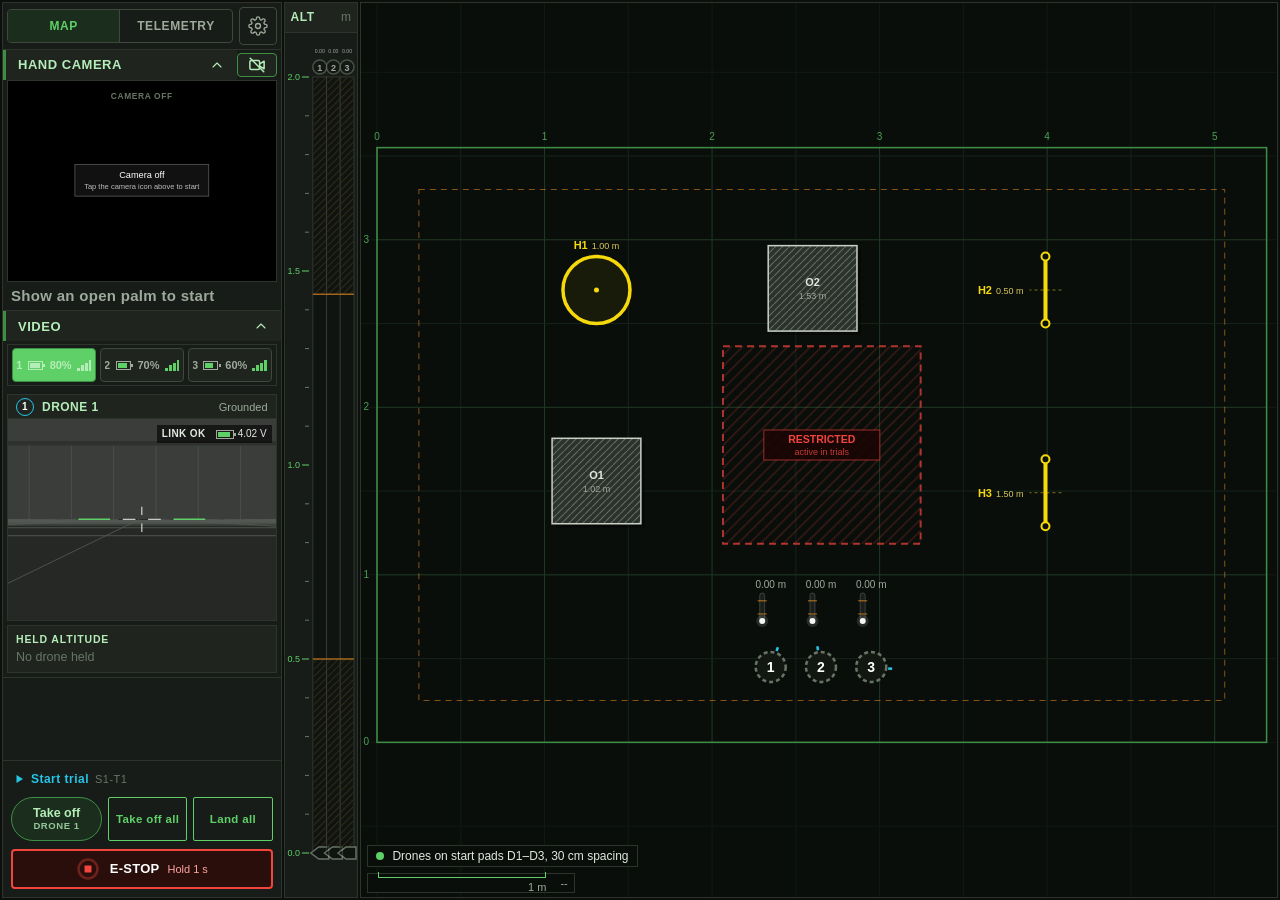
==== commit fa22caca: "feat(mockup): full-circle proximity ring coloured by obstacle direction Co-Authored-By: Claude Opus " ====
--- a/index.html
+++ b/index.html
@@ -1050,13 +1050,18 @@
       g+=`<path d="M${TX} ${TY} L${BX} ${BY}" stroke="url(#${gb})" stroke-width="6" stroke-linecap="round" opacity=".5"/><circle cx="${TX}" cy="${TY}" r="10" fill="none" stroke="${K.crit}" stroke-opacity=".7" stroke-width="1.5"/>`;
       g+=`<text x="${TX}" y="${TY-15}" fill="${K.crit}" font-size="10" font-weight="700" text-anchor="middle">DRAG REJECTED: ${d.blocked}</text>`;}
     g+=`<g data-drone="${d.id}" style="cursor:pointer"><circle cx="${X}" cy="${Y}" r="30" fill="transparent"/>`;
-    // proximity ring (§1.7.3.5): a faint ring well outside a fingertip; each side sensor lights a soft glow segment on its
-    // side that grows stronger and shifts green -> amber -> red as the obstacle gets closer
-    if(airborne(d)){const R=PROX_R,pt=(a,r)=>`${(X+r*Math.cos(a)).toFixed(1)} ${(Y+r*Math.sin(a)).toFixed(1)}`;
-      g+=`<circle cx="${X}" cy="${Y}" r="${R}" fill="none" stroke="${K.line2}" stroke-opacity=".45" stroke-width="1.2"/>`;
-      ["front","right","back","left"].forEach(k=>{const u=dirVec(d,k),a=Math.atan2(-u[1],u[0]),r=d.ranges[k],t=r==null?0:clamp((MR.show-r)/(MR.show-MR.trig),0,1);
-        if(t<=0)return;const c=threatColor(t),sp=(22+16*t)*Math.PI/180,arc=(rr,w,o,f)=>`<path d="M${pt(a-sp,rr)}A${rr} ${rr} 0 0 1 ${pt(a+sp,rr)}" fill="none" stroke="${c}" stroke-opacity="${o}" stroke-width="${w}" stroke-linecap="round"${f?` filter="url(#${f})"`:""}/>`;
-        g+=arc(R,(10+12*t).toFixed(1),(0.35+0.55*t).toFixed(2),"proxGlow")+arc(R,(2+2*t).toFixed(1),(0.6+0.4*t).toFixed(2),"proxSoft");});
+    // proximity ring (§1.7.3.5): always a full circle well outside a fingertip. Each side sensor colours the part of the
+    // ring facing it; the colour fades smoothly around the circle and darkens green -> amber -> red as the obstacle nears.
+    if(airborne(d)){const R=PROX_R,N=72,FALL=55*Math.PI/180,pt=a=>`${(X+R*Math.cos(a)).toFixed(1)} ${(Y+R*Math.sin(a)).toFixed(1)}`;
+      const src=["front","right","back","left"].map(k=>{const u=dirVec(d,k),r=d.ranges[k];return{a:Math.atan2(-u[1],u[0]),t:r==null?0:clamp((MR.show-r)/(MR.show-MR.trig),0,1)};}).filter(o=>o.t>0);
+      let ring="",glow="";
+      for(let i=0;i<N;i++){const a0=i/N*2*Math.PI,a1=(i+1)/N*2*Math.PI+0.004,am=(a0+a1)/2;
+        let t=0;src.forEach(o=>{let da=Math.abs(((am-o.a+3*Math.PI)%(2*Math.PI))-Math.PI);if(da<FALL)t=Math.max(t,o.t*Math.cos(da/FALL*Math.PI/2));});
+        const c=threatColor(t),seg=`M${pt(a0)}A${R} ${R} 0 0 1 ${pt(a1)}`;
+        ring+=`<path d="${seg}" stroke="${c}" stroke-opacity="${(0.55+0.45*t).toFixed(2)}" stroke-width="${(2.5+3*t).toFixed(1)}"/>`;
+        if(t>0.05)glow+=`<path d="${seg}" stroke="${c}" stroke-opacity="${(0.25+0.6*t).toFixed(2)}" stroke-width="${(6+14*t).toFixed(1)}"/>`;}
+      if(glow)g+=`<g fill="none" filter="url(#proxGlow)">${glow}</g>`;
+      g+=`<g fill="none">${ring}</g>`;
       // above (up sensor) and below (motion capture + course layout) indicators, right of the icon
       // above/below triangles sit in a cluster directly above the drone, clear of a fingertip on the icon and of
       // neighbours, which usually sit side by side (start pads 30 cm apart)
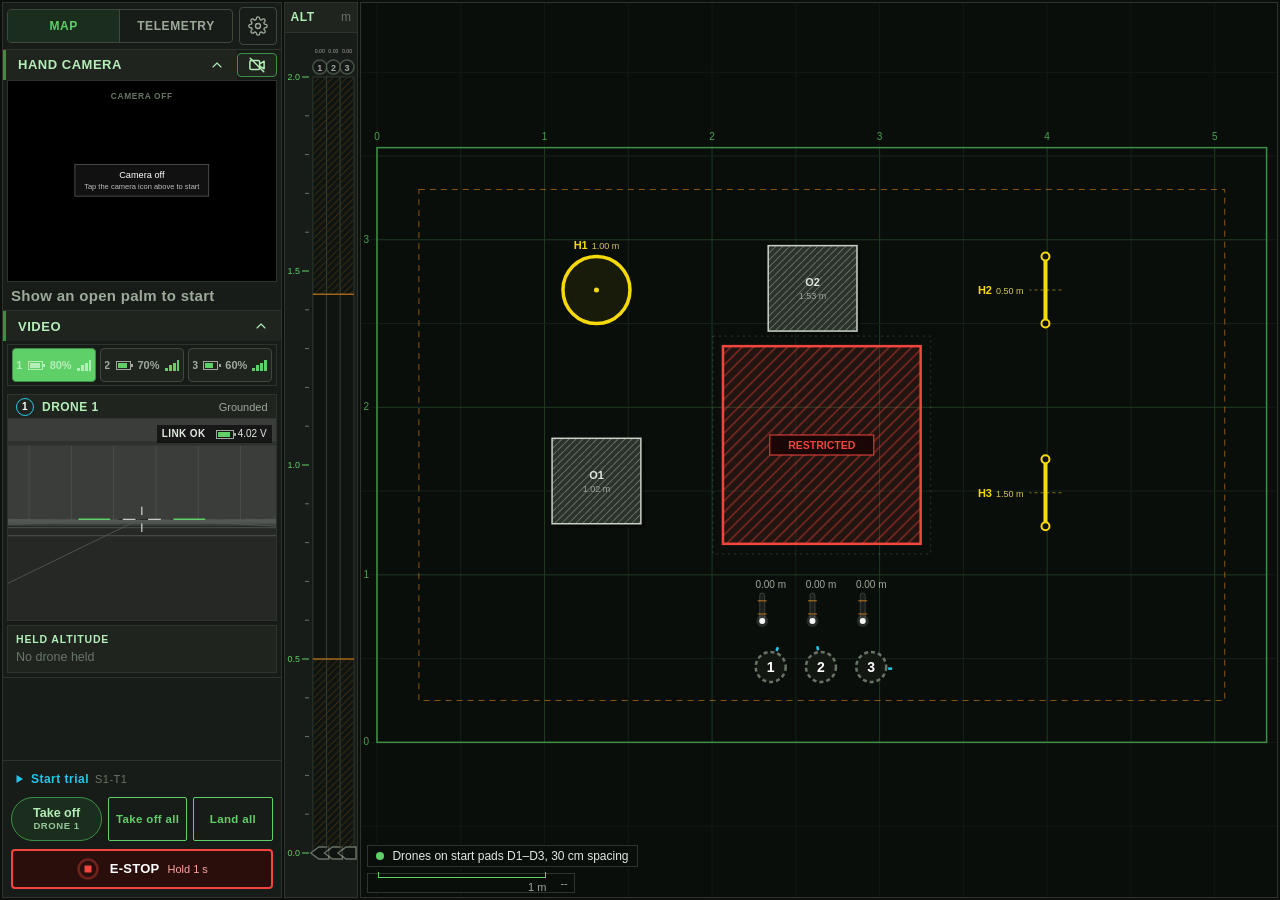
==== commit 5b55cf43: "feat(mockup): restricted zone blocks drags at all times A drone already inside may still be dragged " ====
--- a/index.html
+++ b/index.html
@@ -853,7 +853,8 @@
 }
 /* ---------- restricted zone: interface-level, course trials only (§1.7.6) ---------- */
 // The restricted zone is "only active while the lap-course trials are being run" (§1.7.6), so it applies while a trial runs.
-function restrictedZones(){const N=CONFIG.nfz;return S.trial.running?[{id:"NFZ",name:"restricted zone",x:N.x,y:N.y,hx:N.h,hy:N.h}]:[];}
+// Blocked at all times (project decision DEC-20, stricter than §1.7.6); restriction triggers are counted only in trials.
+function restrictedZones(){const N=CONFIG.nfz;return[{id:"NFZ",name:"restricted zone",x:N.x,y:N.y,hx:N.h,hy:N.h}];}
 // green (clear) -> amber (near) -> red (at the defensive-hover distance)
 const PROX_R=40;   // proximity ring radius in px: about 2.5 fingertip radii, so a finger on the icon leaves it visible
 function threatColor(t){const L=(a,b,k)=>Math.round(a+(b-a)*k),A=K.threatA,B=[255,154,31],C=[242,69,61];
@@ -869,7 +870,9 @@
     const ez=e.zTarget!=null?e.zTarget:e.z;if(Math.abs(d.z-e.z)>=CONFIG.droneVsep&&Math.abs(d.z-ez)>=CONFIG.droneVsep)continue;
     for(const[cx,cy] of [[e.x,e.y],[e.tx,e.ty]]){const d0=Math.hypot(ax-cx,ay-cy),dm=segMinDist(ax,ay,bx,by,cx,cy);if(dm<CONFIG.droneBuf&&dm<d0-1e-4)return U(e.id);}}
   return null;}
-function dragPathBlocked(d,ax,ay,bx,by){const B=CONFIG.zoneMargin;for(const o of restrictedZones())if(segHitsRect(ax,ay,bx,by,o.x,o.y,o.hx+B,o.hy+B))return o.name;
+function dragPathBlocked(d,ax,ay,bx,by){const B=CONFIG.zoneMargin;for(const o of restrictedZones()){
+    if(Math.abs(ax-o.x)<o.hx+B&&Math.abs(ay-o.y)<o.hy+B)continue;   // a drone already inside (e.g. after a layout sync) may be dragged out
+    if(segHitsRect(ax,ay,bx,by,o.x,o.y,o.hx+B,o.hy+B))return o.name;}
   return dragBlocked(bx,by)||droneBlocked(d,ax,ay,bx,by)||droneBlocked(d,d.x,d.y,bx,by);}
 function segHitsRect(ax,ay,bx,by,cx,cy,hx,hy){let t0=0,t1=1;const dx=bx-ax,dy=by-ay;
   const P=[-dx,dx,-dy,dy],Q=[ax-(cx-hx),(cx+hx)-ax,ay-(cy-hy),(cy+hy)-ay];
@@ -1016,16 +1019,11 @@
   }
   // drag margin around the restricted zone (where drags stop)
   restrictedZones().forEach(o=>{const B=CONFIG.zoneMargin;g+=`<rect x="${px(o.x-o.hx-B)}" y="${py(o.y+o.hy+B)}" width="${(2*(o.hx+B))*SC}" height="${(2*(o.hy+B))*SC}" fill="none" stroke="${K.tx}" stroke-opacity=".18" stroke-width="1" stroke-dasharray="2 4"/>`;});
-  // restricted zone: active only in course-trial mode
+  // restricted zone: drags into it are always rejected
   const N=CONFIG.nfz,s0=N.h*SC;
-  if(S.trial.running){
     g+=`<rect x="${px(N.x)-s0}" y="${py(N.y)-s0}" width="${2*s0}" height="${2*s0}" fill="${K.crit}" fill-opacity=".10"/>`;
     g+=`<rect x="${px(N.x)-s0}" y="${py(N.y)-s0}" width="${2*s0}" height="${2*s0}" fill="url(#nfzHatch)" stroke="${K.crit}" stroke-width="2.5"/>`;
     g+=`<rect x="${px(N.x)-52}" y="${py(N.y)-10}" width="104" height="20" fill="${K.critBg}" stroke="${K.crit}"/><text x="${px(N.x)}" y="${py(N.y)+4}" fill="${K.crit}" font-size="10.5" font-weight="700" text-anchor="middle" font-family="Helvetica Neue,Helvetica,Arial,sans-serif">RESTRICTED</text>`;
-  }
-  else{ // shown between trials too, so the operator always knows where it is; drags are only blocked during a trial
-    g+=`<rect x="${px(N.x)-s0}" y="${py(N.y)-s0}" width="${2*s0}" height="${2*s0}" fill="url(#nfzHatch)" fill-opacity=".45" stroke="${K.crit}" stroke-opacity=".7" stroke-width="2" stroke-dasharray="7 5"/>`;
-    g+=`<rect x="${px(N.x)-58}" y="${py(N.y)-15}" width="116" height="30" fill="${K.critBg}" fill-opacity=".9" stroke="${K.crit}" stroke-opacity=".6"/><text x="${px(N.x)}" y="${py(N.y)-2}" fill="${K.crit}" font-size="10.5" font-weight="700" text-anchor="middle" font-family="Helvetica Neue,Helvetica,Arial,sans-serif">RESTRICTED</text><text x="${px(N.x)}" y="${py(N.y)+10}" fill="${K.crit}" fill-opacity=".8" font-size="9" text-anchor="middle" font-family="Helvetica Neue,Helvetica,Arial,sans-serif">active in trials</text>`;}
   $("mapStatic").innerHTML=g;
 }
 function renderMap(){
@@ -1299,7 +1297,7 @@
     <dt>Paused by</dt><dd class="${S.altBlock?"warn":""}">${S.altBlock?`${U(S.altBlock.d.id)}, ${S.altBlock.why}`:"--"}</dd>
     <dt>Limits</dt><dd>${CONFIG.z.min.toFixed(2)}–${CONFIG.z.max.toFixed(2)} m, max ${CONFIG.rateMax.toFixed(2)} m/s</dd>`;
   const T=S.trial,L=T.last;
-  $("telTrial").innerHTML=`<dt>Trial</dt><dd>${T.running?trialId():L?L.id:trialId()}</dd><dt>Restricted zone</dt><dd>${T.running?"Active":"Inactive (no trial running)"}</dd>
+  $("telTrial").innerHTML=`<dt>Trial</dt><dd>${T.running?trialId():L?L.id:trialId()}</dd><dt>Restricted zone</dt><dd>Blocking drags</dd>
     <dt>Status</dt><dd class="${T.running?"ok":L&&(L.outcome==="collision"||L.outcome==="timeout")?"crit":""}">${T.running?"Running":L?OUT[L.outcome]:"Not started"}</dd>
     <dt>Elapsed</dt><dd>${T.running?fmtMS(S.t-T.t0):L?fmtMS(L.elapsed):"--"} / ${fmtMS(CONFIG.timeLimit)}</dd>
     <dt>Hoops passed</dt><dd>${T.running&&T.prog?drones.map(d=>`${d.id.slice(2)}: ${T.prog[d.id]}/${CONFIG.hoops.length}`).join(", "):"--"}</dd>
@@ -1493,7 +1491,7 @@
   // "A trial starts with the system bringing up telemetry and the video feed" (§1.7.6): the clock starts here
   if(TAB!=="map")setTab("map");if(!OPT.feed||!drones.some(d=>d.id===OPT.feed))setVideo("cf1",true);
   Object.assign(T,{running:true,t0:S.t,dh:0,restrict:0,last:null,prog:Object.fromEntries(drones.map(d=>[d.id,0])),home:{}});S.curTrial=trialId();S.alert=null;buildMapStatic();
-  log(`Trial ${trialId()} started: telemetry and video feed up, restricted zone active`,"ok");}
+  log(`Trial ${trialId()} started: telemetry and video feed up`,"ok");}
 // completed when every drone has passed H1, H2, H3 in order and is on the ground at its own start position
 function trialDone(){const T=S.trial,n=CONFIG.hoops.length;
   return drones.every(d=>T.prog[d.id]>=n&&d.z<=0.02&&d.zTarget==null&&!d.crashed&&atPad(d));}
